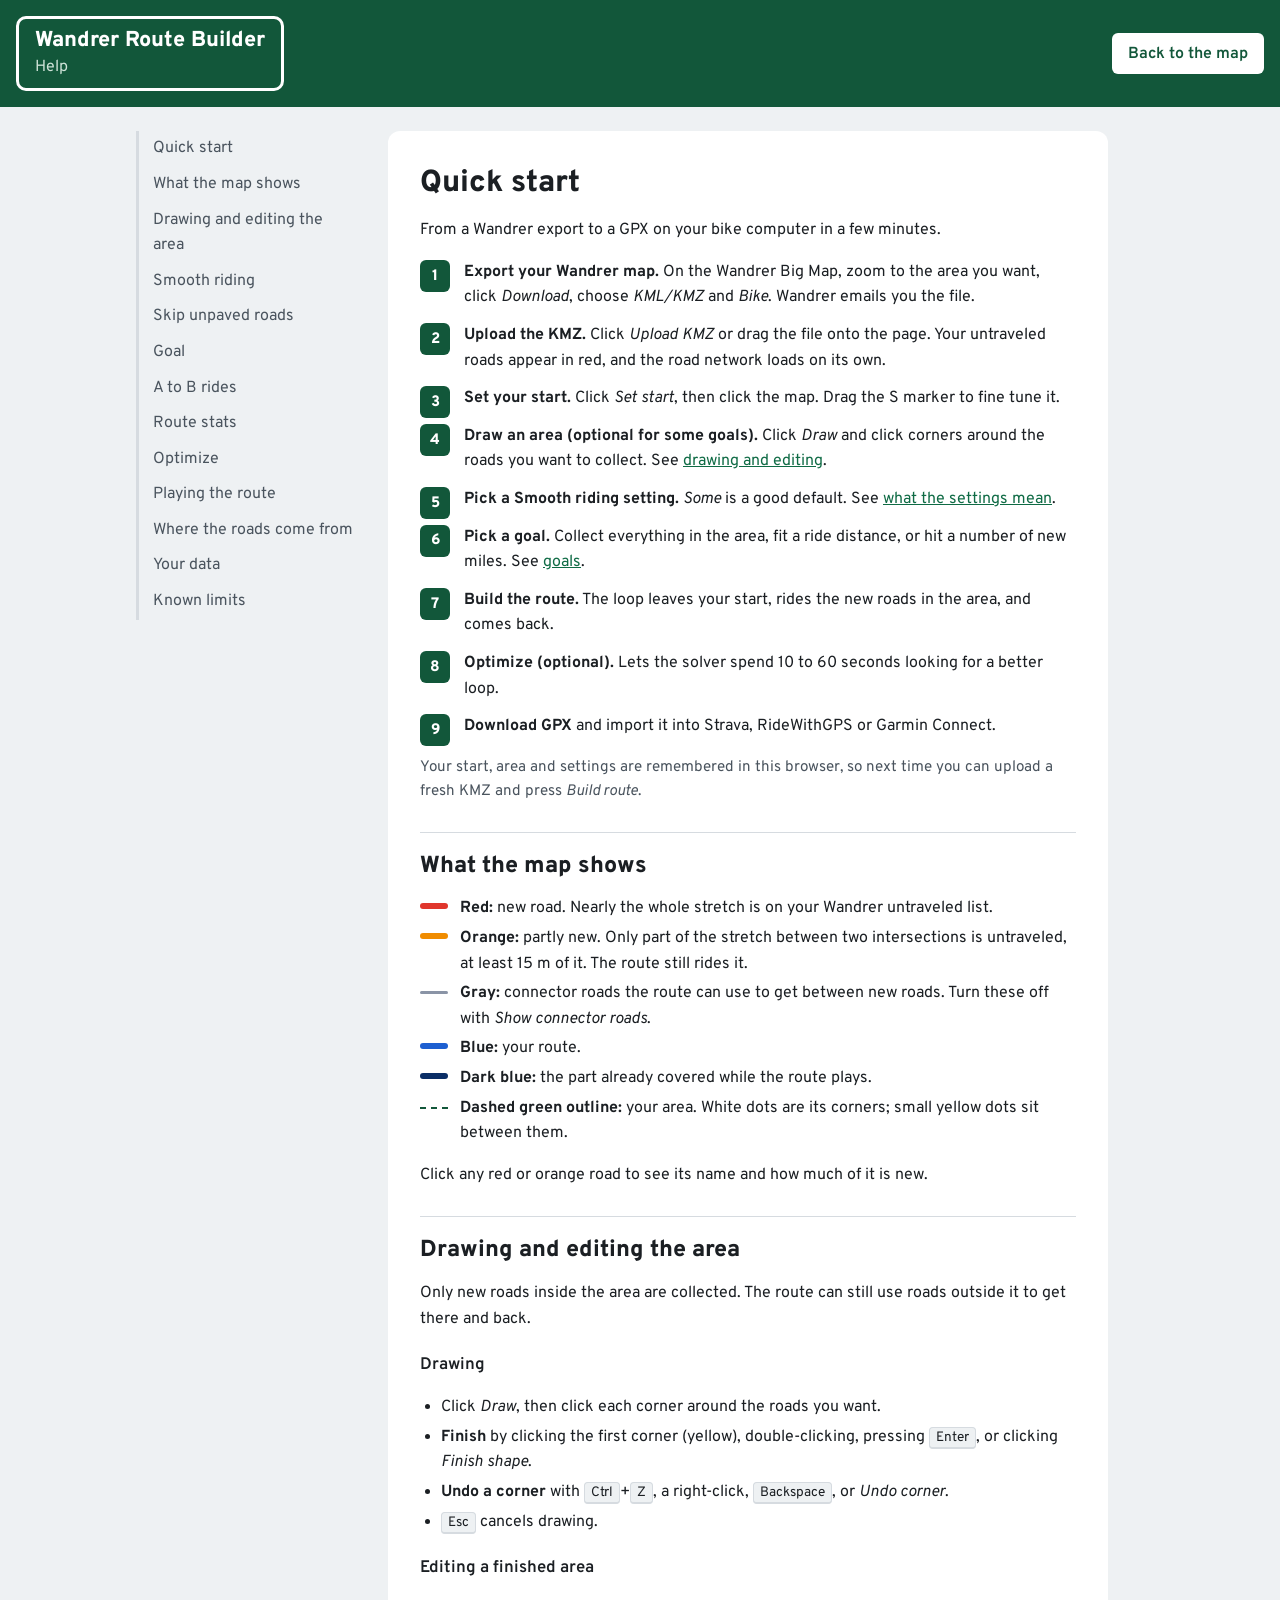
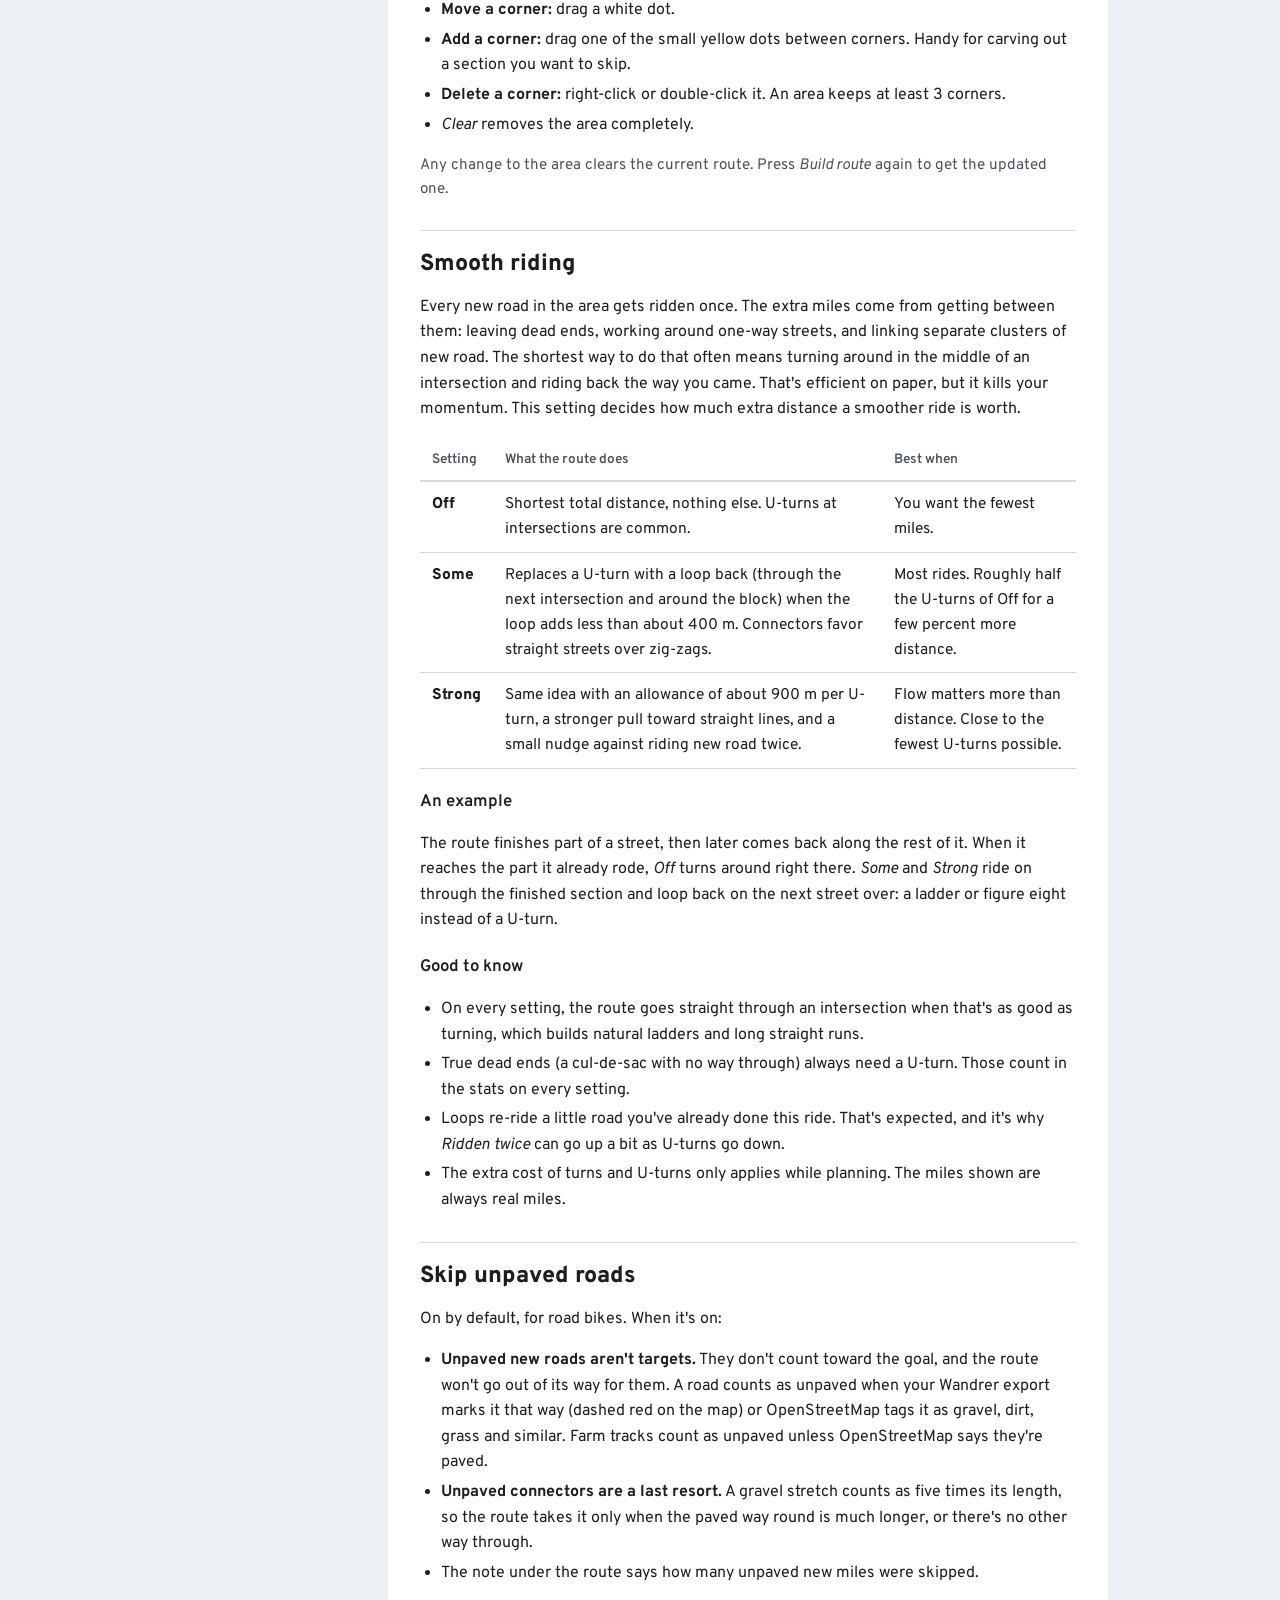
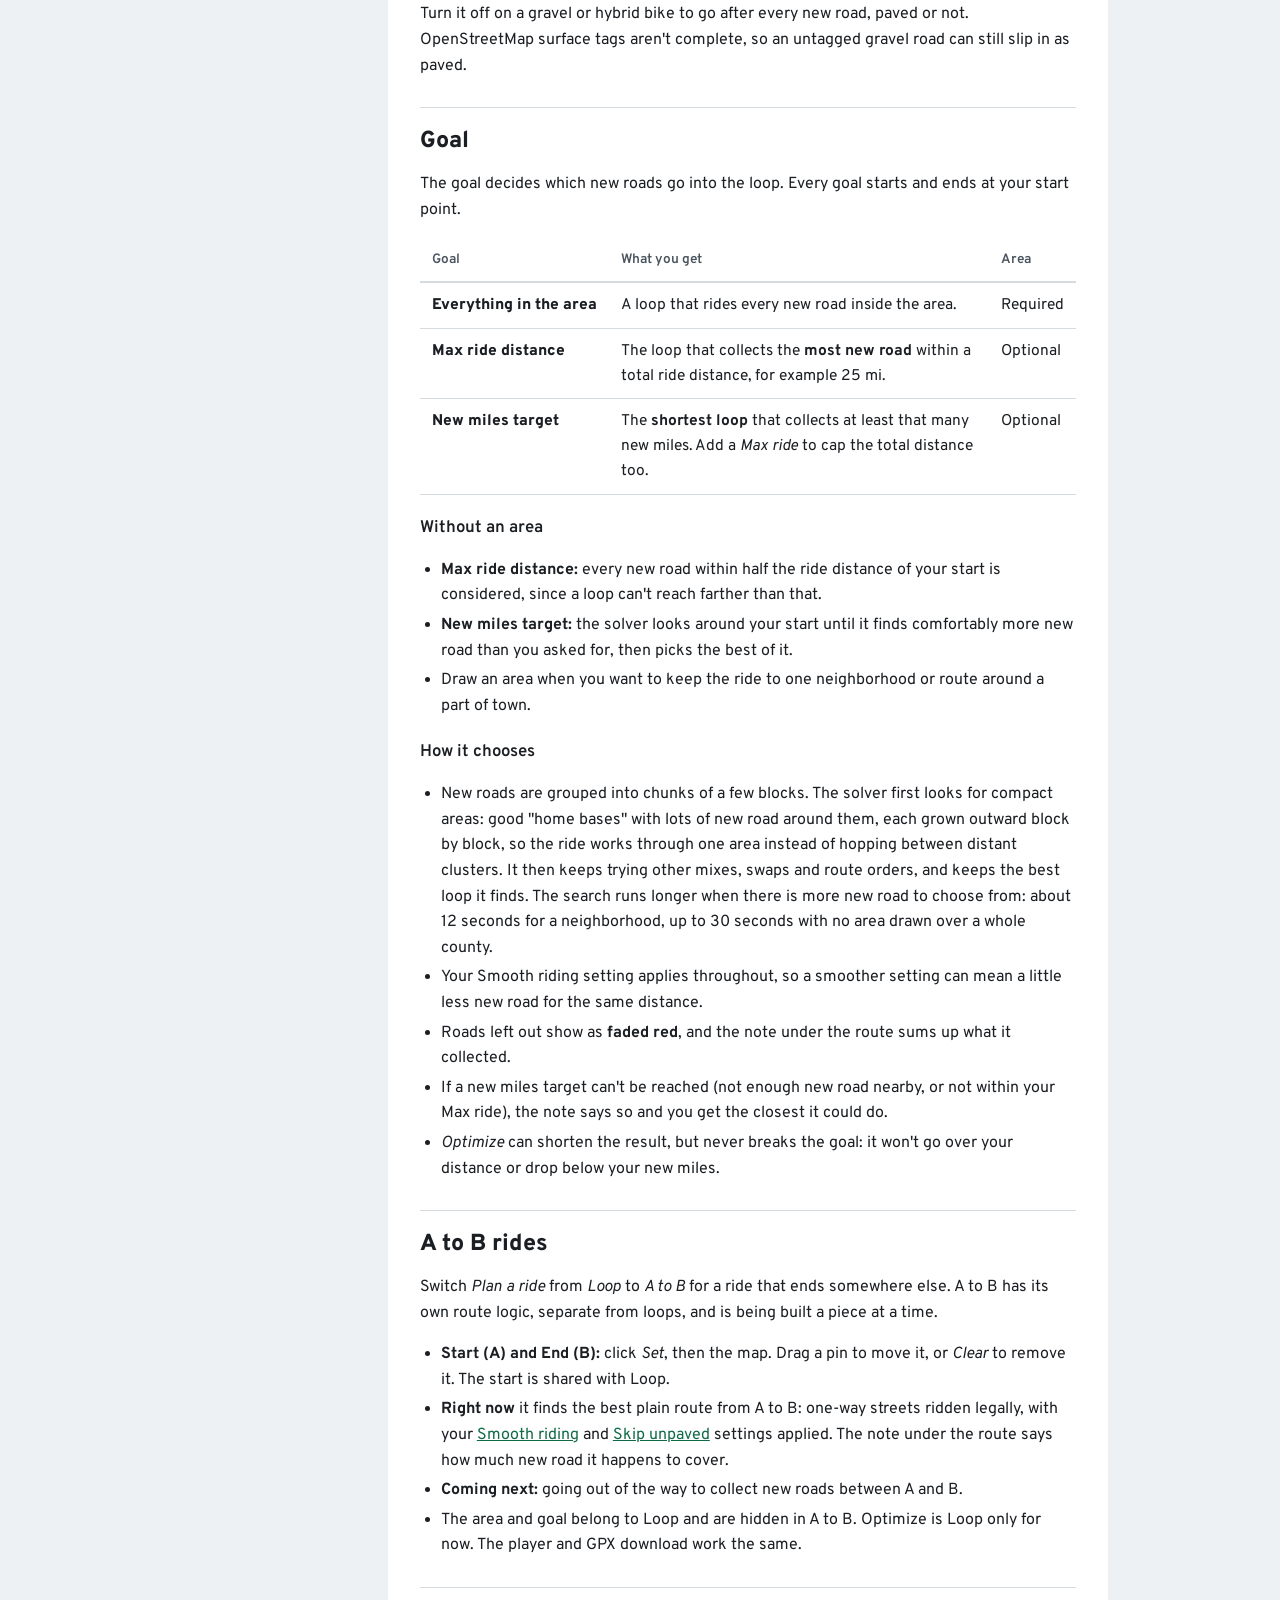
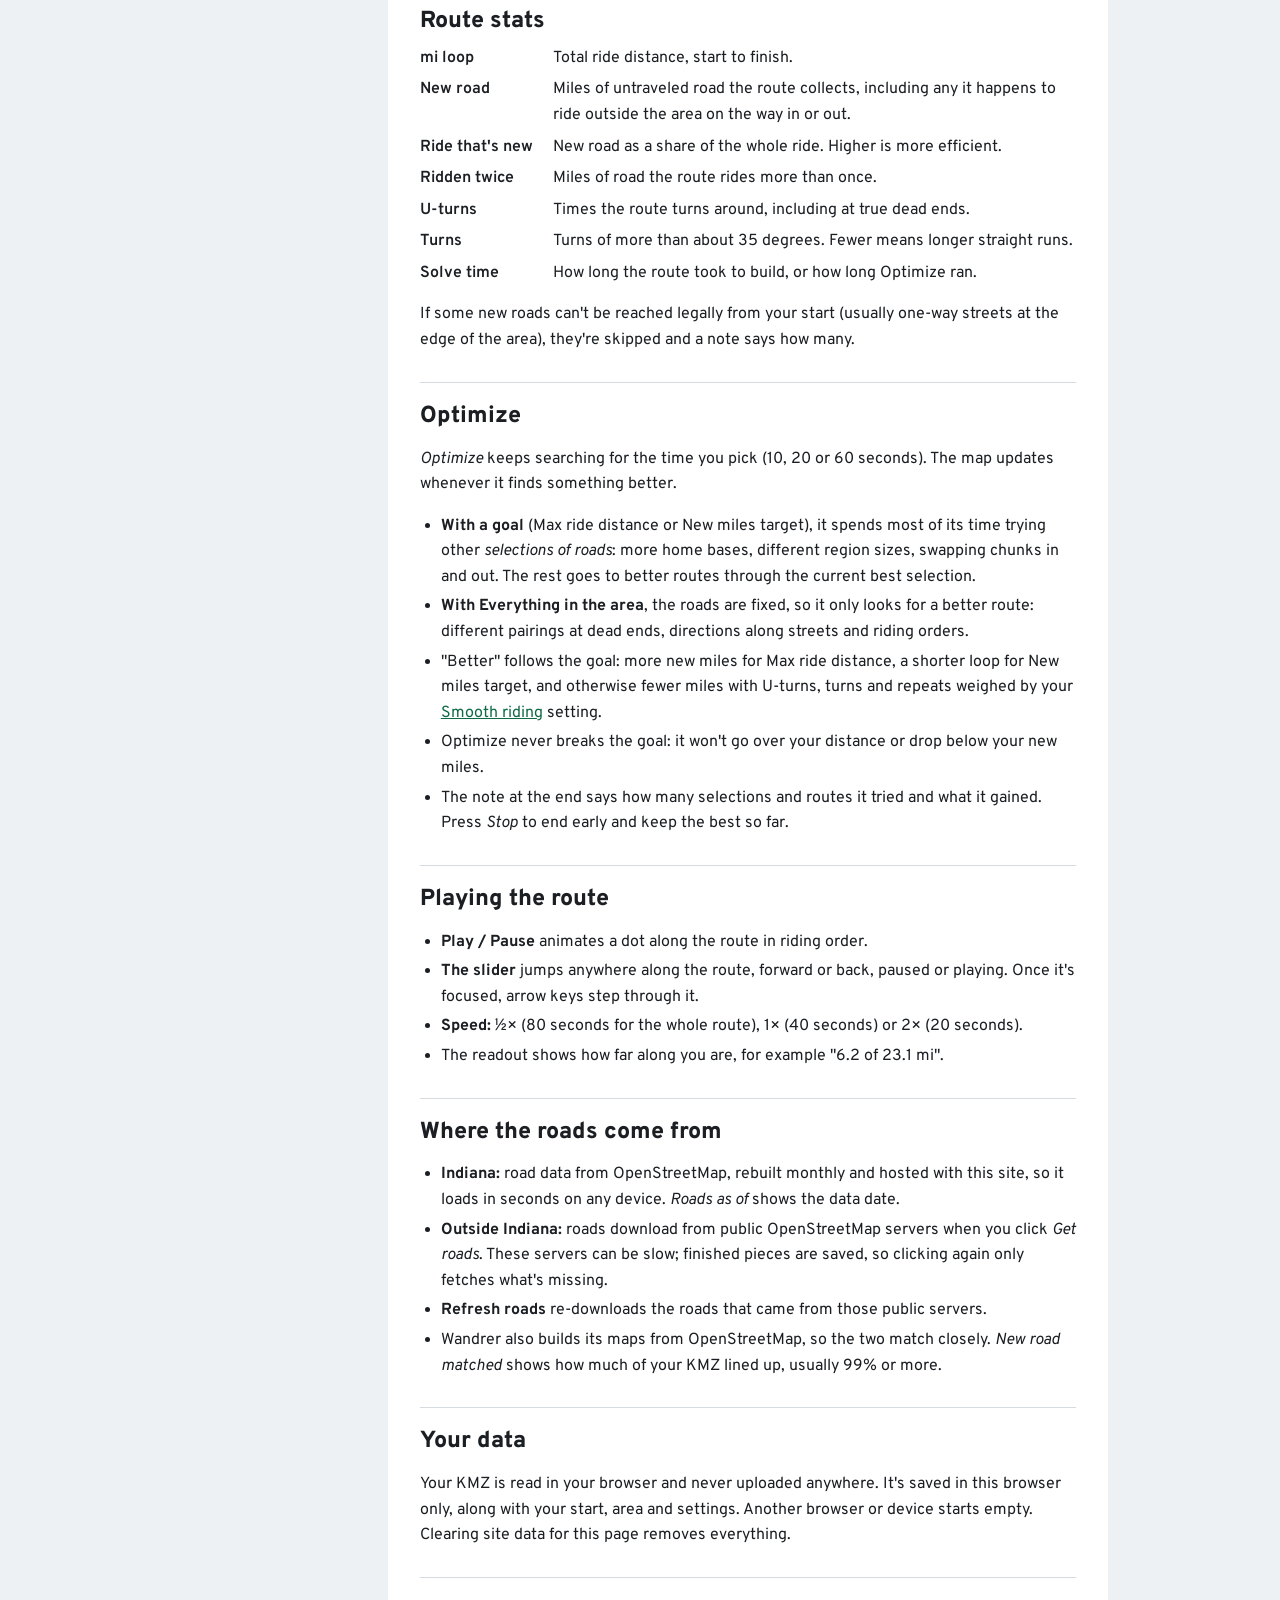
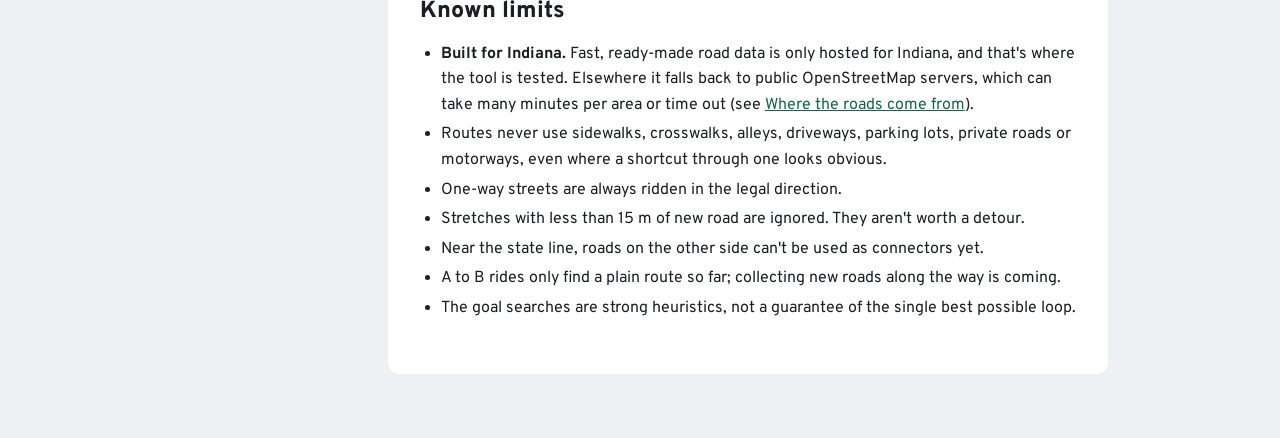
==== help.html @ b1bdfe78 "A to B step 2: plain route from A to B, in its own worker - js/ab.worker.js: separate A to B logic. " ====
<!doctype html>
<html lang="en">
<head>
  <meta charset="utf-8">
  <meta name="viewport" content="width=device-width, initial-scale=1">
  <title>Help: Wandrer Route Builder</title>
  <meta name="description" content="How to use Wandrer Route Builder.">
  <link rel="preconnect" href="https://fonts.googleapis.com">
  <link rel="preconnect" href="https://fonts.gstatic.com" crossorigin>
  <link href="https://fonts.googleapis.com/css2?family=Overpass:wght@400;600;800&display=swap" rel="stylesheet">
  <link rel="stylesheet" href="css/help.css?v=21">
</head>
<body>
  <header class="help-top">
    <div class="sign">
      <p class="sign-title">Wandrer Route Builder</p>
      <p class="sign-sub">Help</p>
    </div>
    <a class="back" href="./">Back to the map</a>
  </header>

  <div class="help-wrap">
    <nav class="toc" aria-label="On this page">
      <ol>
        <li><a href="#quick-start">Quick start</a></li>
        <li><a href="#colors">What the map shows</a></li>
        <li><a href="#area">Drawing and editing the area</a></li>
        <li><a href="#smooth">Smooth riding</a></li>
        <li><a href="#unpaved">Skip unpaved roads</a></li>
        <li><a href="#goals">Goal</a></li>
        <li><a href="#atob">A to B rides</a></li>
        <li><a href="#stats">Route stats</a></li>
        <li><a href="#optimize">Optimize</a></li>
        <li><a href="#player">Playing the route</a></li>
        <li><a href="#data">Where the roads come from</a></li>
        <li><a href="#privacy">Your data</a></li>
        <li><a href="#limits">Known limits</a></li>
      </ol>
    </nav>

    <main class="help">
      <section id="quick-start">
        <h1>Quick start</h1>
        <p>From a Wandrer export to a GPX on your bike computer in a few minutes.</p>
        <ol class="steps">
          <li><strong>Export your Wandrer map.</strong> On the Wandrer Big Map, zoom to the area you want, click <em>Download</em>, choose <em>KML/KMZ</em> and <em>Bike</em>. Wandrer emails you the file.</li>
          <li><strong>Upload the KMZ.</strong> Click <em>Upload KMZ</em> or drag the file onto the page. Your untraveled roads appear in red, and the road network loads on its own.</li>
          <li><strong>Set your start.</strong> Click <em>Set start</em>, then click the map. Drag the S marker to fine tune it.</li>
          <li><strong>Draw an area (optional for some goals).</strong> Click <em>Draw</em> and click corners around the roads you want to collect. See <a href="#area">drawing and editing</a>.</li>
          <li><strong>Pick a Smooth riding setting.</strong> <em>Some</em> is a good default. See <a href="#smooth">what the settings mean</a>.</li>
          <li><strong>Pick a goal.</strong> Collect everything in the area, fit a ride distance, or hit a number of new miles. See <a href="#goals">goals</a>.</li>
          <li><strong>Build the route.</strong> The loop leaves your start, rides the new roads in the area, and comes back.</li>
          <li><strong>Optimize (optional).</strong> Lets the solver spend 10 to 60 seconds looking for a better loop.</li>
          <li><strong>Download GPX</strong> and import it into Strava, RideWithGPS or Garmin Connect.</li>
        </ol>
        <p class="note">Your start, area and settings are remembered in this browser, so next time you can upload a fresh KMZ and press <em>Build route</em>.</p>
      </section>

      <section id="colors">
        <h2>What the map shows</h2>
        <ul class="legend">
          <li><span class="swatch red"></span><span><strong>Red:</strong> new road. Nearly the whole stretch is on your Wandrer untraveled list.</span></li>
          <li><span class="swatch orange"></span><span><strong>Orange:</strong> partly new. Only part of the stretch between two intersections is untraveled, at least 15 m of it. The route still rides it.</span></li>
          <li><span class="swatch gray"></span><span><strong>Gray:</strong> connector roads the route can use to get between new roads. Turn these off with <em>Show connector roads</em>.</span></li>
          <li><span class="swatch blue"></span><span><strong>Blue:</strong> your route.</span></li>
          <li><span class="swatch navy"></span><span><strong>Dark blue:</strong> the part already covered while the route plays.</span></li>
          <li><span class="swatch dash"></span><span><strong>Dashed green outline:</strong> your area. White dots are its corners; small yellow dots sit between them.</span></li>
        </ul>
        <p>Click any red or orange road to see its name and how much of it is new.</p>
      </section>

      <section id="area">
        <h2>Drawing and editing the area</h2>
        <p>Only new roads inside the area are collected. The route can still use roads outside it to get there and back.</p>
        <h3>Drawing</h3>
        <ul>
          <li>Click <em>Draw</em>, then click each corner around the roads you want.</li>
          <li><strong>Finish</strong> by clicking the first corner (yellow), double-clicking, pressing <kbd>Enter</kbd>, or clicking <em>Finish shape</em>.</li>
          <li><strong>Undo a corner</strong> with <kbd>Ctrl</kbd>+<kbd>Z</kbd>, a right-click, <kbd>Backspace</kbd>, or <em>Undo corner</em>.</li>
          <li><kbd>Esc</kbd> cancels drawing.</li>
        </ul>
        <h3>Editing a finished area</h3>
        <ul>
          <li><strong>Move a corner:</strong> drag a white dot.</li>
          <li><strong>Add a corner:</strong> drag one of the small yellow dots between corners. Handy for carving out a section you want to skip.</li>
          <li><strong>Delete a corner:</strong> right-click or double-click it. An area keeps at least 3 corners.</li>
          <li><em>Clear</em> removes the area completely.</li>
        </ul>
        <p class="note">Any change to the area clears the current route. Press <em>Build route</em> again to get the updated one.</p>
      </section>

      <section id="smooth">
        <h2>Smooth riding</h2>
        <p>Every new road in the area gets ridden once. The extra miles come from getting between them: leaving dead ends, working around one-way streets, and linking separate clusters of new road. The shortest way to do that often means turning around in the middle of an intersection and riding back the way you came. That's efficient on paper, but it kills your momentum. This setting decides how much extra distance a smoother ride is worth.</p>

        <div class="table-wrap">
          <table>
            <thead>
              <tr><th scope="col">Setting</th><th scope="col">What the route does</th><th scope="col">Best when</th></tr>
            </thead>
            <tbody>
              <tr>
                <th scope="row">Off</th>
                <td>Shortest total distance, nothing else. U-turns at intersections are common.</td>
                <td>You want the fewest miles.</td>
              </tr>
              <tr>
                <th scope="row">Some</th>
                <td>Replaces a U-turn with a loop back (through the next intersection and around the block) when the loop adds less than about 400 m. Connectors favor straight streets over zig-zags.</td>
                <td>Most rides. Roughly half the U-turns of Off for a few percent more distance.</td>
              </tr>
              <tr>
                <th scope="row">Strong</th>
                <td>Same idea with an allowance of about 900 m per U-turn, a stronger pull toward straight lines, and a small nudge against riding new road twice.</td>
                <td>Flow matters more than distance. Close to the fewest U-turns possible.</td>
              </tr>
            </tbody>
          </table>
        </div>

        <h3>An example</h3>
        <p>The route finishes part of a street, then later comes back along the rest of it. When it reaches the part it already rode, <em>Off</em> turns around right there. <em>Some</em> and <em>Strong</em> ride on through the finished section and loop back on the next street over: a ladder or figure eight instead of a U-turn.</p>

        <h3>Good to know</h3>
        <ul>
          <li>On every setting, the route goes straight through an intersection when that's as good as turning, which builds natural ladders and long straight runs.</li>
          <li>True dead ends (a cul-de-sac with no way through) always need a U-turn. Those count in the stats on every setting.</li>
          <li>Loops re-ride a little road you've already done this ride. That's expected, and it's why <em>Ridden twice</em> can go up a bit as U-turns go down.</li>
          <li>The extra cost of turns and U-turns only applies while planning. The miles shown are always real miles.</li>
        </ul>
      </section>

      <section id="unpaved">
        <h2>Skip unpaved roads</h2>
        <p>On by default, for road bikes. When it's on:</p>
        <ul>
          <li><strong>Unpaved new roads aren't targets.</strong> They don't count toward the goal, and the route won't go out of its way for them. A road counts as unpaved when your Wandrer export marks it that way (dashed red on the map) or OpenStreetMap tags it as gravel, dirt, grass and similar. Farm tracks count as unpaved unless OpenStreetMap says they're paved.</li>
          <li><strong>Unpaved connectors are a last resort.</strong> A gravel stretch counts as five times its length, so the route takes it only when the paved way round is much longer, or there's no other way through.</li>
          <li>The note under the route says how many unpaved new miles were skipped.</li>
        </ul>
        <p>Turn it off on a gravel or hybrid bike to go after every new road, paved or not. OpenStreetMap surface tags aren't complete, so an untagged gravel road can still slip in as paved.</p>
      </section>

      <section id="goals">
        <h2>Goal</h2>
        <p>The goal decides which new roads go into the loop. Every goal starts and ends at your start point.</p>
        <div class="table-wrap">
          <table>
            <thead><tr><th scope="col">Goal</th><th scope="col">What you get</th><th scope="col">Area</th></tr></thead>
            <tbody>
              <tr><th scope="row">Everything in the area</th><td>A loop that rides every new road inside the area.</td><td>Required</td></tr>
              <tr><th scope="row">Max ride distance</th><td>The loop that collects the <strong>most new road</strong> within a total ride distance, for example 25 mi.</td><td>Optional</td></tr>
              <tr><th scope="row">New miles target</th><td>The <strong>shortest loop</strong> that collects at least that many new miles. Add a <em>Max ride</em> to cap the total distance too.</td><td>Optional</td></tr>
            </tbody>
          </table>
        </div>
        <h3>Without an area</h3>
        <ul>
          <li><strong>Max ride distance:</strong> every new road within half the ride distance of your start is considered, since a loop can't reach farther than that.</li>
          <li><strong>New miles target:</strong> the solver looks around your start until it finds comfortably more new road than you asked for, then picks the best of it.</li>
          <li>Draw an area when you want to keep the ride to one neighborhood or route around a part of town.</li>
        </ul>
        <h3>How it chooses</h3>
        <ul>
          <li>New roads are grouped into chunks of a few blocks. The solver first looks for compact areas: good "home bases" with lots of new road around them, each grown outward block by block, so the ride works through one area instead of hopping between distant clusters. It then keeps trying other mixes, swaps and route orders, and keeps the best loop it finds. The search runs longer when there is more new road to choose from: about 12 seconds for a neighborhood, up to 30 seconds with no area drawn over a whole county.</li>
          <li>Your Smooth riding setting applies throughout, so a smoother setting can mean a little less new road for the same distance.</li>
          <li>Roads left out show as <strong>faded red</strong>, and the note under the route sums up what it collected.</li>
          <li>If a new miles target can't be reached (not enough new road nearby, or not within your Max ride), the note says so and you get the closest it could do.</li>
          <li><em>Optimize</em> can shorten the result, but never breaks the goal: it won't go over your distance or drop below your new miles.</li>
        </ul>
      </section>

      <section id="atob">
        <h2>A to B rides</h2>
        <p>Switch <em>Plan a ride</em> from <em>Loop</em> to <em>A to B</em> for a ride that ends somewhere else. A to B has its own route logic, separate from loops, and is being built a piece at a time.</p>
        <ul>
          <li><strong>Start (A) and End (B):</strong> click <em>Set</em>, then the map. Drag a pin to move it, or <em>Clear</em> to remove it. The start is shared with Loop.</li>
          <li><strong>Right now</strong> it finds the best plain route from A to B: one-way streets ridden legally, with your <a href="#smooth">Smooth riding</a> and <a href="#unpaved">Skip unpaved</a> settings applied. The note under the route says how much new road it happens to cover.</li>
          <li><strong>Coming next:</strong> going out of the way to collect new roads between A and B.</li>
          <li>The area and goal belong to Loop and are hidden in A to B. Optimize is Loop only for now. The player and GPX download work the same.</li>
        </ul>
      </section>

      <section id="stats">
        <h2>Route stats</h2>
        <dl class="defs">
          <dt>mi loop</dt><dd>Total ride distance, start to finish.</dd>
          <dt>New road</dt><dd>Miles of untraveled road the route collects, including any it happens to ride outside the area on the way in or out.</dd>
          <dt>Ride that's new</dt><dd>New road as a share of the whole ride. Higher is more efficient.</dd>
          <dt>Ridden twice</dt><dd>Miles of road the route rides more than once.</dd>
          <dt>U-turns</dt><dd>Times the route turns around, including at true dead ends.</dd>
          <dt>Turns</dt><dd>Turns of more than about 35 degrees. Fewer means longer straight runs.</dd>
          <dt>Solve time</dt><dd>How long the route took to build, or how long Optimize ran.</dd>
        </dl>
        <p>If some new roads can't be reached legally from your start (usually one-way streets at the edge of the area), they're skipped and a note says how many.</p>
      </section>

      <section id="optimize">
        <h2>Optimize</h2>
        <p><em>Optimize</em> keeps searching for the time you pick (10, 20 or 60 seconds). The map updates whenever it finds something better.</p>
        <ul>
          <li><strong>With a goal</strong> (Max ride distance or New miles target), it spends most of its time trying other <em>selections of roads</em>: more home bases, different region sizes, swapping chunks in and out. The rest goes to better routes through the current best selection.</li>
          <li><strong>With Everything in the area</strong>, the roads are fixed, so it only looks for a better route: different pairings at dead ends, directions along streets and riding orders.</li>
          <li>"Better" follows the goal: more new miles for Max ride distance, a shorter loop for New miles target, and otherwise fewer miles with U-turns, turns and repeats weighed by your <a href="#smooth">Smooth riding</a> setting.</li>
          <li>Optimize never breaks the goal: it won't go over your distance or drop below your new miles.</li>
          <li>The note at the end says how many selections and routes it tried and what it gained. Press <em>Stop</em> to end early and keep the best so far.</li>
        </ul>
      </section>

      <section id="player">
        <h2>Playing the route</h2>
        <ul>
          <li><strong>Play / Pause</strong> animates a dot along the route in riding order.</li>
          <li><strong>The slider</strong> jumps anywhere along the route, forward or back, paused or playing. Once it's focused, arrow keys step through it.</li>
          <li><strong>Speed:</strong> ½× (80 seconds for the whole route), 1× (40 seconds) or 2× (20 seconds).</li>
          <li>The readout shows how far along you are, for example "6.2 of 23.1 mi".</li>
        </ul>
      </section>

      <section id="data">
        <h2>Where the roads come from</h2>
        <ul>
          <li><strong>Indiana:</strong> road data from OpenStreetMap, rebuilt monthly and hosted with this site, so it loads in seconds on any device. <em>Roads as of</em> shows the data date.</li>
          <li><strong>Outside Indiana:</strong> roads download from public OpenStreetMap servers when you click <em>Get roads</em>. These servers can be slow; finished pieces are saved, so clicking again only fetches what's missing.</li>
          <li><strong>Refresh roads</strong> re-downloads the roads that came from those public servers.</li>
          <li>Wandrer also builds its maps from OpenStreetMap, so the two match closely. <em>New road matched</em> shows how much of your KMZ lined up, usually 99% or more.</li>
        </ul>
      </section>

      <section id="privacy">
        <h2>Your data</h2>
        <p>Your KMZ is read in your browser and never uploaded anywhere. It's saved in this browser only, along with your start, area and settings. Another browser or device starts empty. Clearing site data for this page removes everything.</p>
      </section>

      <section id="limits">
        <h2>Known limits</h2>
        <ul>
          <li><strong>Built for Indiana.</strong> Fast, ready-made road data is only hosted for Indiana, and that's where the tool is tested. Elsewhere it falls back to public OpenStreetMap servers, which can take many minutes per area or time out (see <a href="#data">Where the roads come from</a>).</li>
          <li>Routes never use sidewalks, crosswalks, alleys, driveways, parking lots, private roads or motorways, even where a shortcut through one looks obvious.</li>
          <li>One-way streets are always ridden in the legal direction.</li>
          <li>Stretches with less than 15 m of new road are ignored. They aren't worth a detour.</li>
          <li>Near the state line, roads on the other side can't be used as connectors yet.</li>
          <li>A to B rides only find a plain route so far; collecting new roads along the way is coming.</li>
          <li>The goal searches are strong heuristics, not a guarantee of the single best possible loop.</li>
        </ul>
      </section>
    </main>
  </div>
</body>
</html>
---- css/help.css ----
:root {
  --sign: #12573a;
  --sign-ink: #ffffff;
  --sign-ink-soft: #cfe3d8;
  --paint: #f2b705;
  --untraveled: #e0362c;
  --route: #1d5fd1;
  --bg: #eef1f3;
  --card: #ffffff;
  --ink: #1b1f23;
  --ink-soft: #4a545e;
  --rule: #d6dbe0;
  --link: #0f6b45;
  --font: "Overpass", system-ui, sans-serif;
}
@media (prefers-color-scheme: dark) {
  :root:not([data-theme="light"]) {
    --bg: #15191c; --card: #1e2428; --ink: #e8ecef; --ink-soft: #a9b3bb; --rule: #333c43; --link: #7fd1a8;
  }
}
:root[data-theme="dark"] {
  --bg: #15191c; --card: #1e2428; --ink: #e8ecef; --ink-soft: #a9b3bb; --rule: #333c43; --link: #7fd1a8;
}

* { box-sizing: border-box; }
html { scroll-behavior: smooth; }
@media (prefers-reduced-motion: reduce) { html { scroll-behavior: auto; } }
body { margin: 0; background: var(--bg); color: var(--ink); font-family: var(--font); line-height: 1.6; -webkit-font-smoothing: antialiased; }
a { color: var(--link); }
a:focus-visible { outline: 3px solid var(--paint); outline-offset: 2px; }

/* ---------- header: the same guide-sign as the app ---------- */
.help-top {
  background: var(--sign); color: var(--sign-ink);
  display: flex; align-items: center; justify-content: space-between; gap: 16px; flex-wrap: wrap;
  padding: 16px;
}
.sign { border: 3px solid var(--sign-ink); border-radius: 10px; padding: 10px 16px 8px; }
.sign-title { margin: 0; font-size: 1.35rem; font-weight: 800; line-height: 1.1; }
.sign-sub { margin: 2px 0 0; color: var(--sign-ink-soft); }
.back {
  color: var(--sign); background: var(--sign-ink); font-weight: 600; text-decoration: none;
  padding: 9px 16px 7px; border-radius: 6px;
}
.back:hover { background: var(--sign-ink-soft); }

/* ---------- layout ---------- */
.help-wrap { max-width: 1040px; margin: 0 auto; padding: 24px 16px 64px; display: grid; grid-template-columns: 220px 1fr; gap: 32px; align-items: start; }
.toc { position: sticky; top: 16px; }
.toc ol { list-style: none; margin: 0; padding: 0; border-left: 3px solid var(--rule); }
.toc a { display: block; padding: 5px 0 5px 14px; margin-left: -3px; border-left: 3px solid transparent; color: var(--ink-soft); text-decoration: none; }
.toc a:hover { color: var(--ink); border-left-color: var(--sign); }

.help { background: var(--card); border-radius: 12px; padding: 8px 32px 24px; max-width: 72ch; }
.help section { padding: 20px 0 12px; border-top: 1px solid var(--rule); scroll-margin-top: 16px; }
.help section:first-child { border-top: 0; }
.help h1 { font-size: 1.9rem; line-height: 1.15; margin: 8px 0 8px; font-weight: 800; }
.help h2 { font-size: 1.45rem; line-height: 1.2; margin: 0 0 10px; font-weight: 800; }
.help h3 { font-size: 1.05rem; margin: 20px 0 6px; font-weight: 600; }
.help p, .help li { color: var(--ink); }
.help ul, .help ol { padding-left: 1.3em; }
.help li { margin: 4px 0; }
.note { color: var(--ink-soft) !important; font-size: 0.95rem; }

/* quick start steps: a real sequence, so numbered markers */
.steps { list-style: none; padding: 0 !important; counter-reset: step; }
.steps li { counter-increment: step; position: relative; padding-left: 44px; margin: 12px 0; }
.steps li::before {
  content: counter(step); position: absolute; left: 0; top: 0;
  width: 30px; height: 30px; border-radius: 6px; background: var(--sign); color: var(--sign-ink);
  display: grid; place-items: center; font-weight: 800; font-size: 0.95rem; padding-top: 2px;
}

/* legend */
.legend { list-style: none; padding: 0 !important; }
.legend li { display: flex; gap: 12px; align-items: baseline; }
.swatch { flex: none; width: 28px; height: 6px; border-radius: 3px; transform: translateY(-3px); }
.swatch.red { background: var(--untraveled); }
.swatch.orange { background: #f08c00; }
.swatch.gray { background: #8a94a6; height: 3px; }
.swatch.blue { background: var(--route); }
.swatch.navy { background: #0b2e66; }
.swatch.dash { height: 0; border-top: 2px dashed #12573a; border-radius: 0; }
@media (prefers-color-scheme: dark) { .swatch.dash { border-top-color: #7fd1a8; } }

/* settings table */
.table-wrap { overflow-x: auto; margin: 12px 0; }
table { border-collapse: collapse; width: 100%; font-size: 0.97rem; }
th, td { text-align: left; vertical-align: top; padding: 10px 12px; border-bottom: 1px solid var(--rule); }
thead th { font-size: 0.85rem; color: var(--ink-soft); font-weight: 600; border-bottom-width: 2px; }
tbody th { font-weight: 800; white-space: nowrap; }

/* definitions */
.defs { display: grid; grid-template-columns: max-content 1fr; gap: 6px 20px; margin: 8px 0 12px; }
.defs dt { font-weight: 600; }
.defs dd { margin: 0; }

kbd {
  font-family: var(--font); font-size: 0.85em; padding: 1px 6px; border-radius: 4px;
  border: 1px solid var(--rule); border-bottom-width: 2px; background: var(--bg);
}

/* ---------- phone ---------- */
@media (max-width: 760px) {
  .help-wrap { grid-template-columns: 1fr; gap: 16px; padding-top: 16px; }
  .toc { position: static; background: var(--card); border-radius: 12px; padding: 12px 16px; }
  .toc ol { columns: 2; column-gap: 16px; border-left: 0; }
  .toc a { padding-left: 0; border-left: 0; margin-left: 0; }
  .help { padding: 4px 16px 16px; }
  .defs { grid-template-columns: 1fr; gap: 0; }
  .defs dd { margin-bottom: 10px; }
}
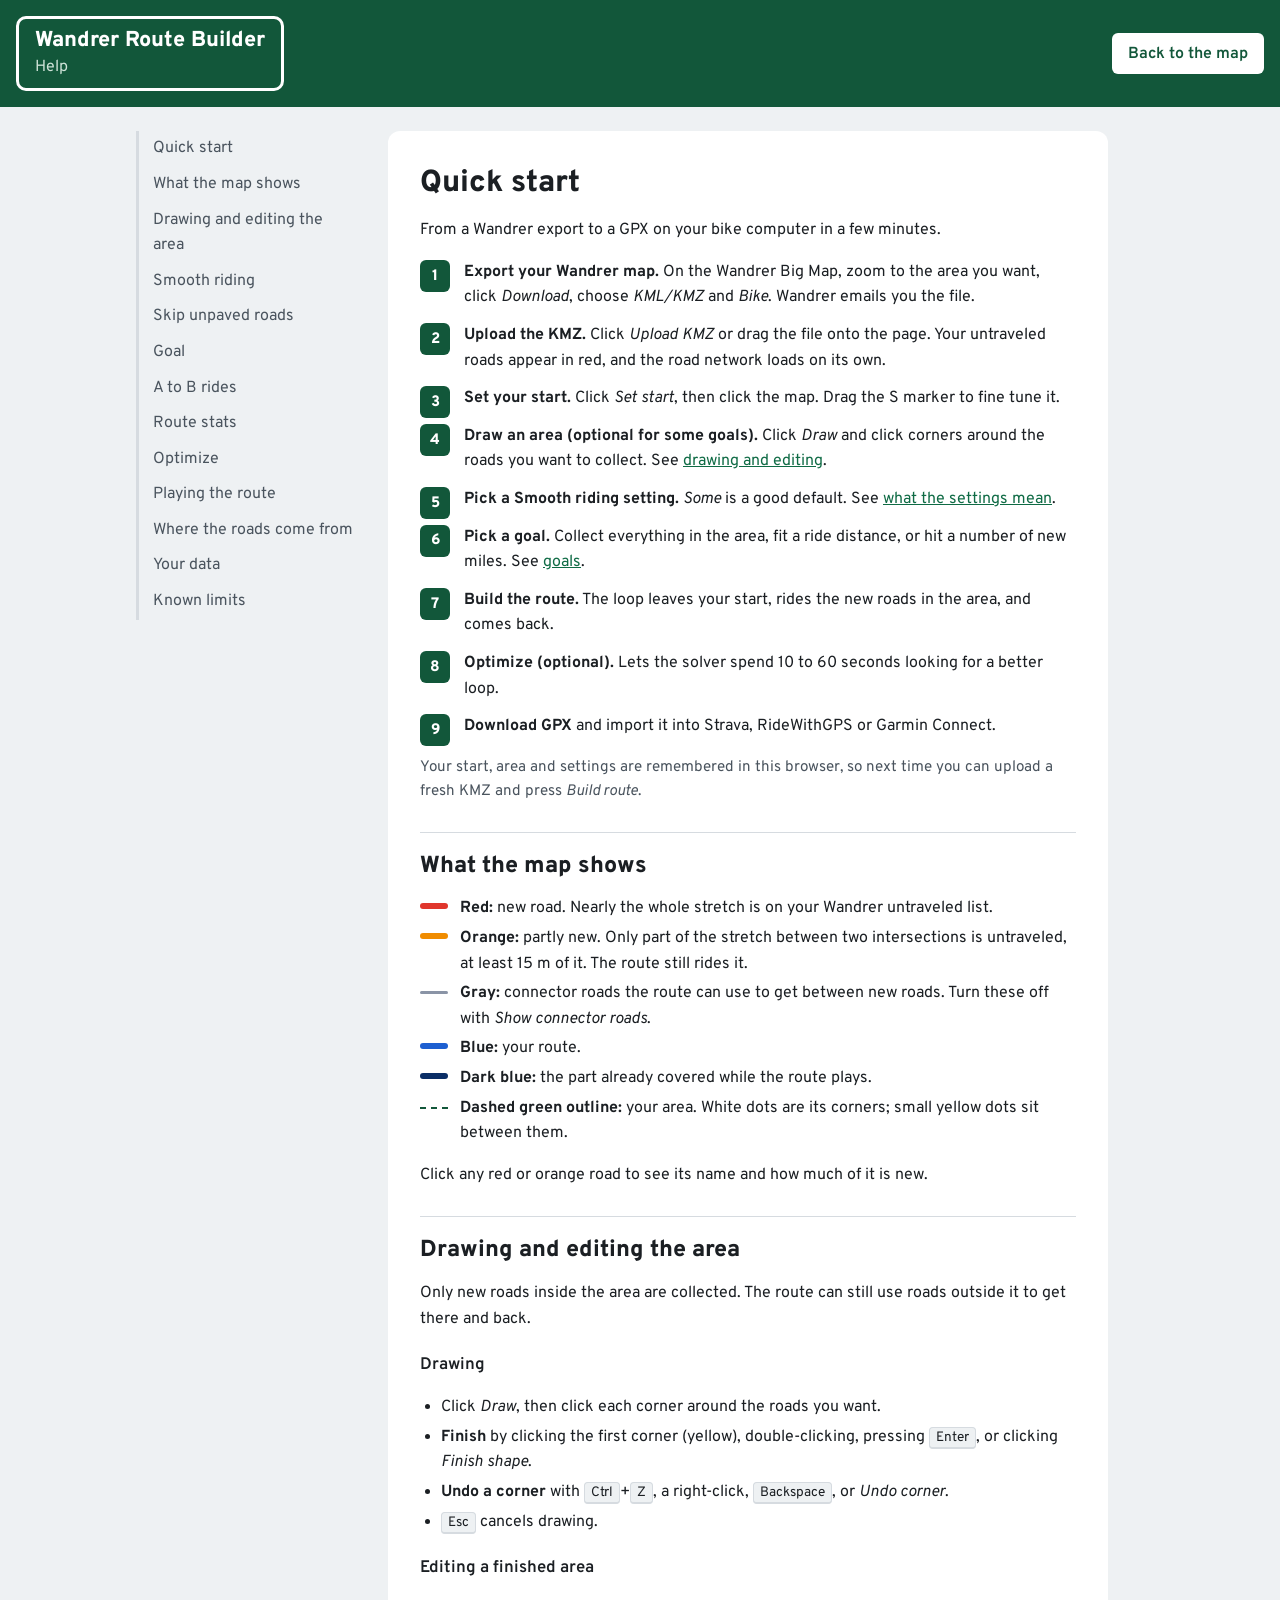
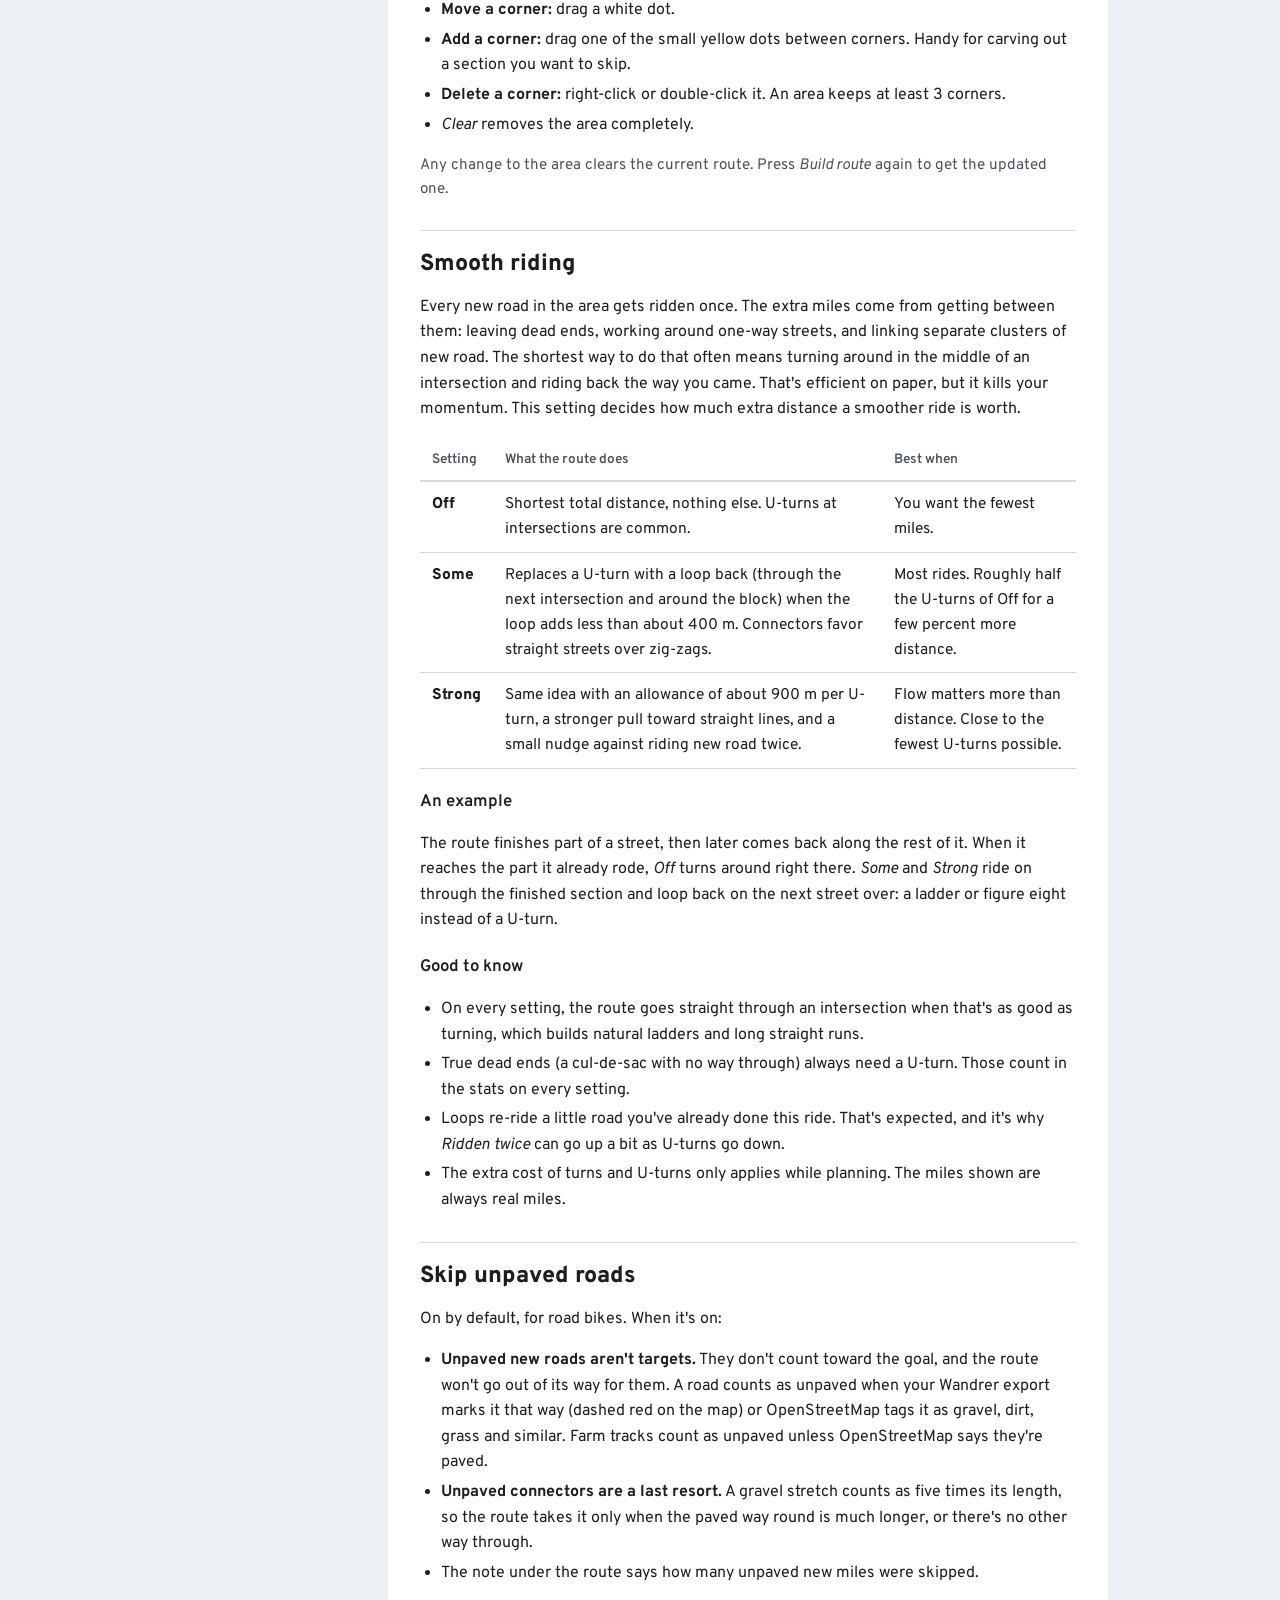
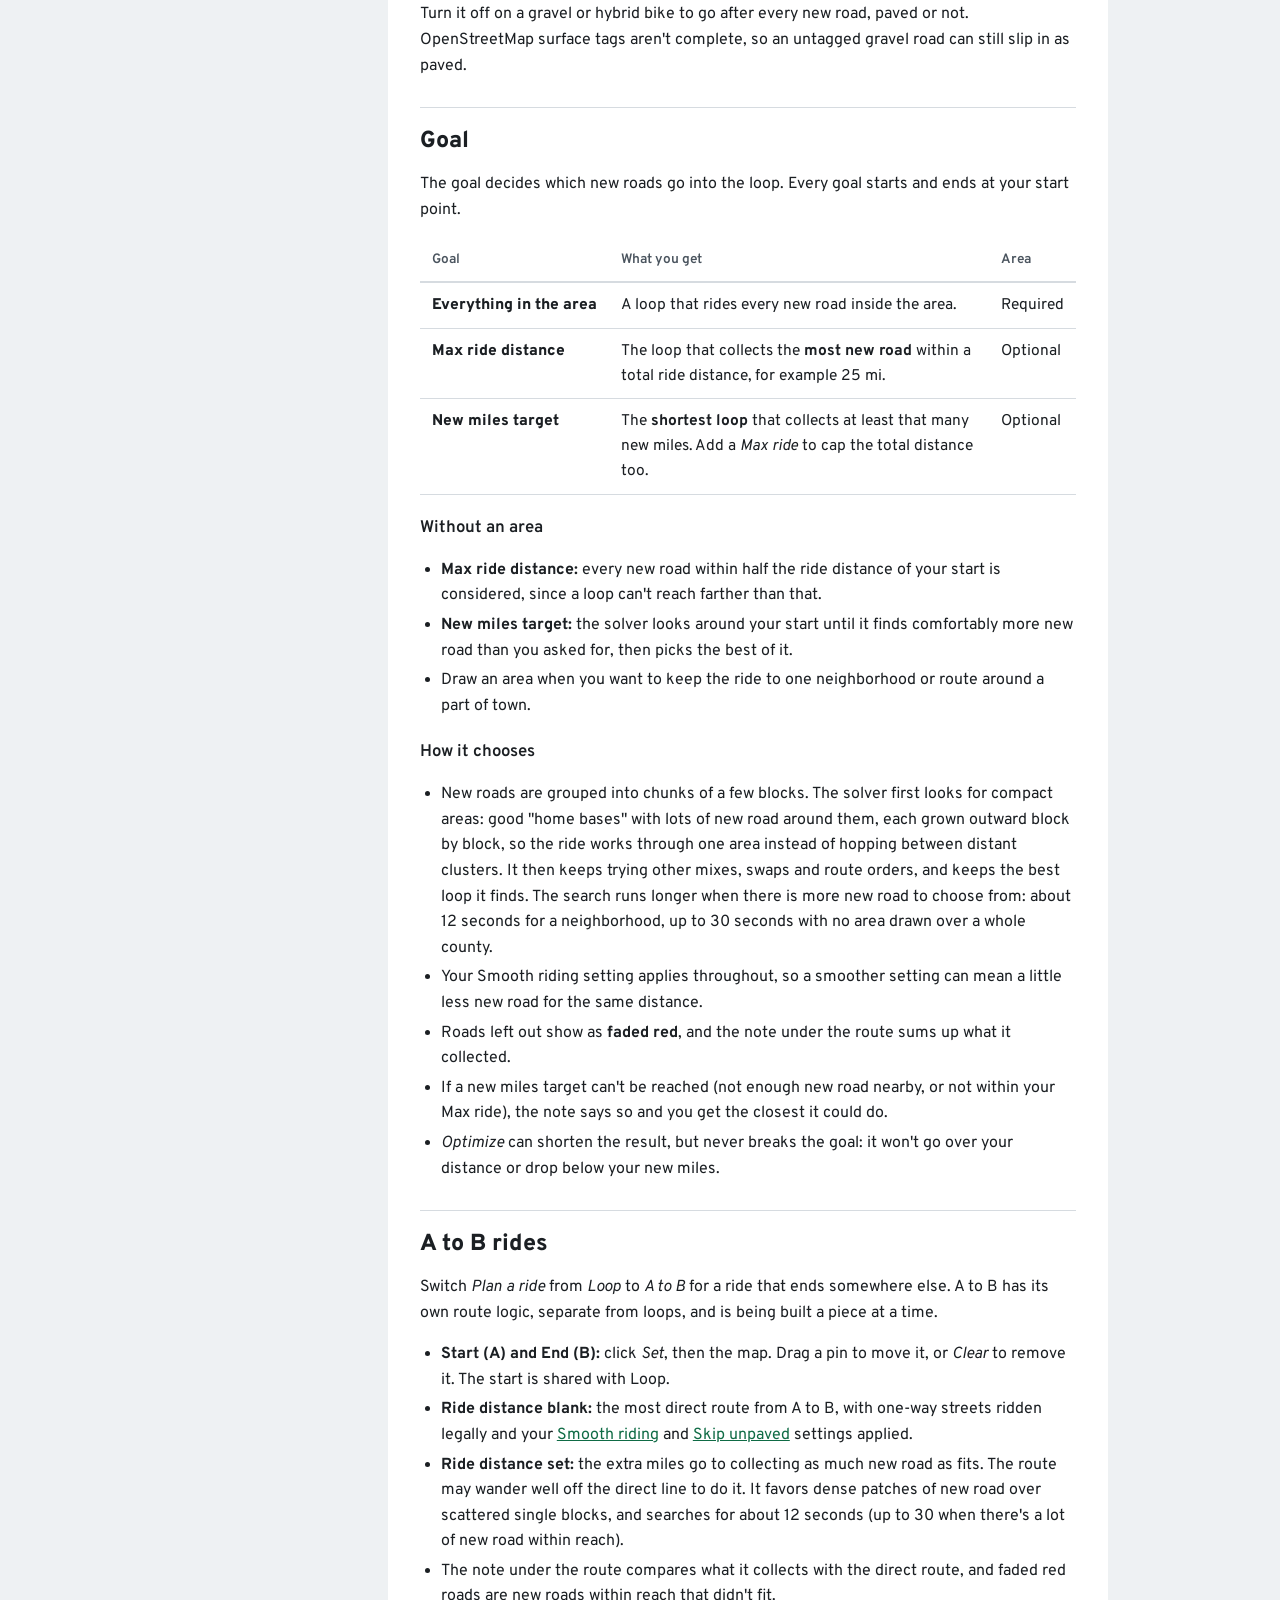
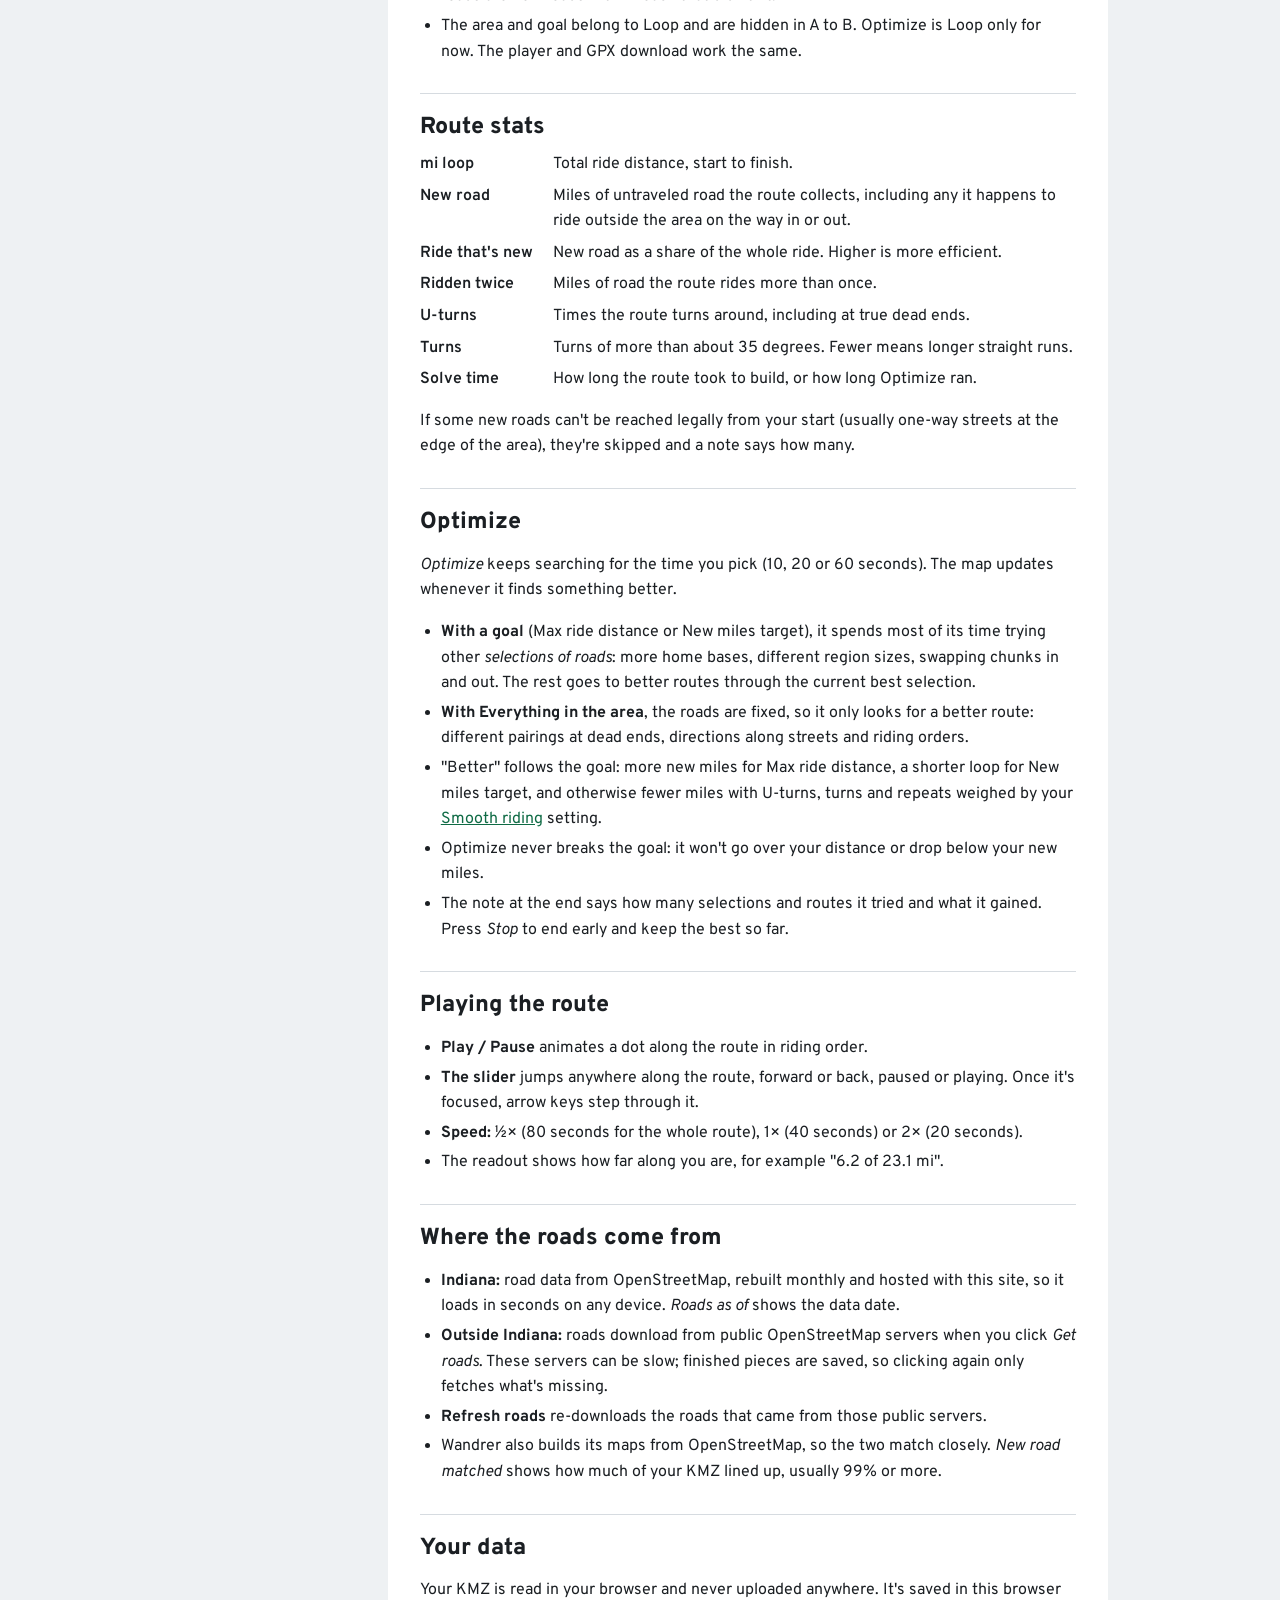
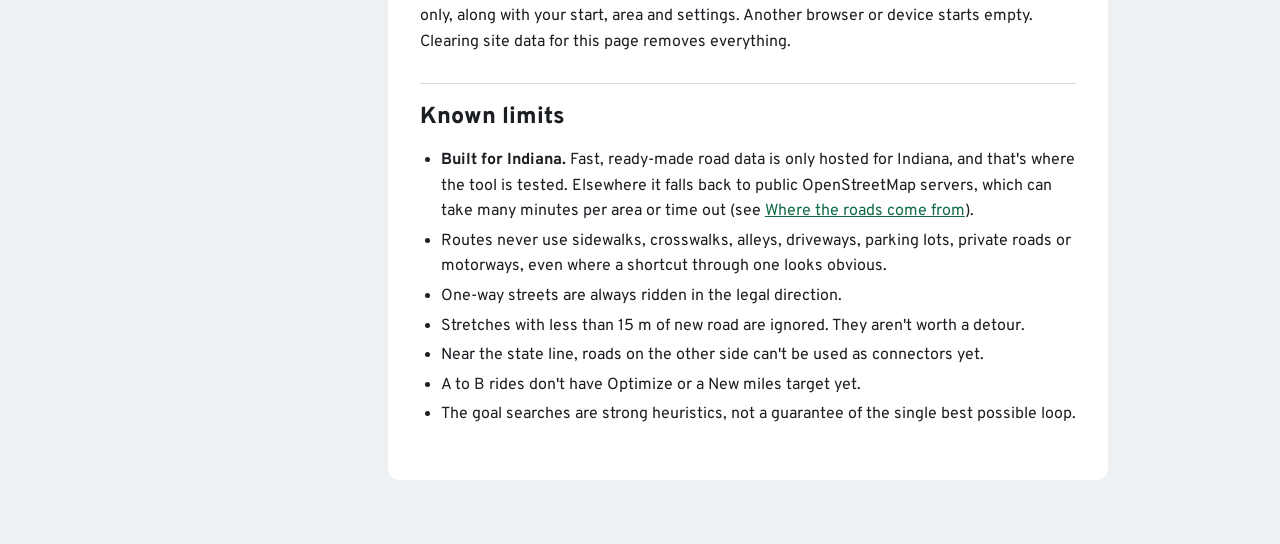
==== commit c0653e14: "A to B step 3.3: collect new roads within the ride distance - Reach: new roads where A -> road -> B " ====
--- a/help.html
+++ b/help.html
@@ -175,8 +175,9 @@
         <p>Switch <em>Plan a ride</em> from <em>Loop</em> to <em>A to B</em> for a ride that ends somewhere else. A to B has its own route logic, separate from loops, and is being built a piece at a time.</p>
         <ul>
           <li><strong>Start (A) and End (B):</strong> click <em>Set</em>, then the map. Drag a pin to move it, or <em>Clear</em> to remove it. The start is shared with Loop.</li>
-          <li><strong>Right now</strong> it finds the best plain route from A to B: one-way streets ridden legally, with your <a href="#smooth">Smooth riding</a> and <a href="#unpaved">Skip unpaved</a> settings applied. The note under the route says how much new road it happens to cover.</li>
-          <li><strong>Coming next:</strong> going out of the way to collect new roads between A and B.</li>
+          <li><strong>Ride distance blank:</strong> the most direct route from A to B, with one-way streets ridden legally and your <a href="#smooth">Smooth riding</a> and <a href="#unpaved">Skip unpaved</a> settings applied.</li>
+          <li><strong>Ride distance set:</strong> the extra miles go to collecting as much new road as fits. The route may wander well off the direct line to do it. It favors dense patches of new road over scattered single blocks, and searches for about 12 seconds (up to 30 when there's a lot of new road within reach).</li>
+          <li>The note under the route compares what it collects with the direct route, and faded red roads are new roads within reach that didn't fit.</li>
           <li>The area and goal belong to Loop and are hidden in A to B. Optimize is Loop only for now. The player and GPX download work the same.</li>
         </ul>
       </section>
@@ -240,7 +241,7 @@
           <li>One-way streets are always ridden in the legal direction.</li>
           <li>Stretches with less than 15 m of new road are ignored. They aren't worth a detour.</li>
           <li>Near the state line, roads on the other side can't be used as connectors yet.</li>
-          <li>A to B rides only find a plain route so far; collecting new roads along the way is coming.</li>
+          <li>A to B rides don't have Optimize or a New miles target yet.</li>
           <li>The goal searches are strong heuristics, not a guarantee of the single best possible loop.</li>
         </ul>
       </section>
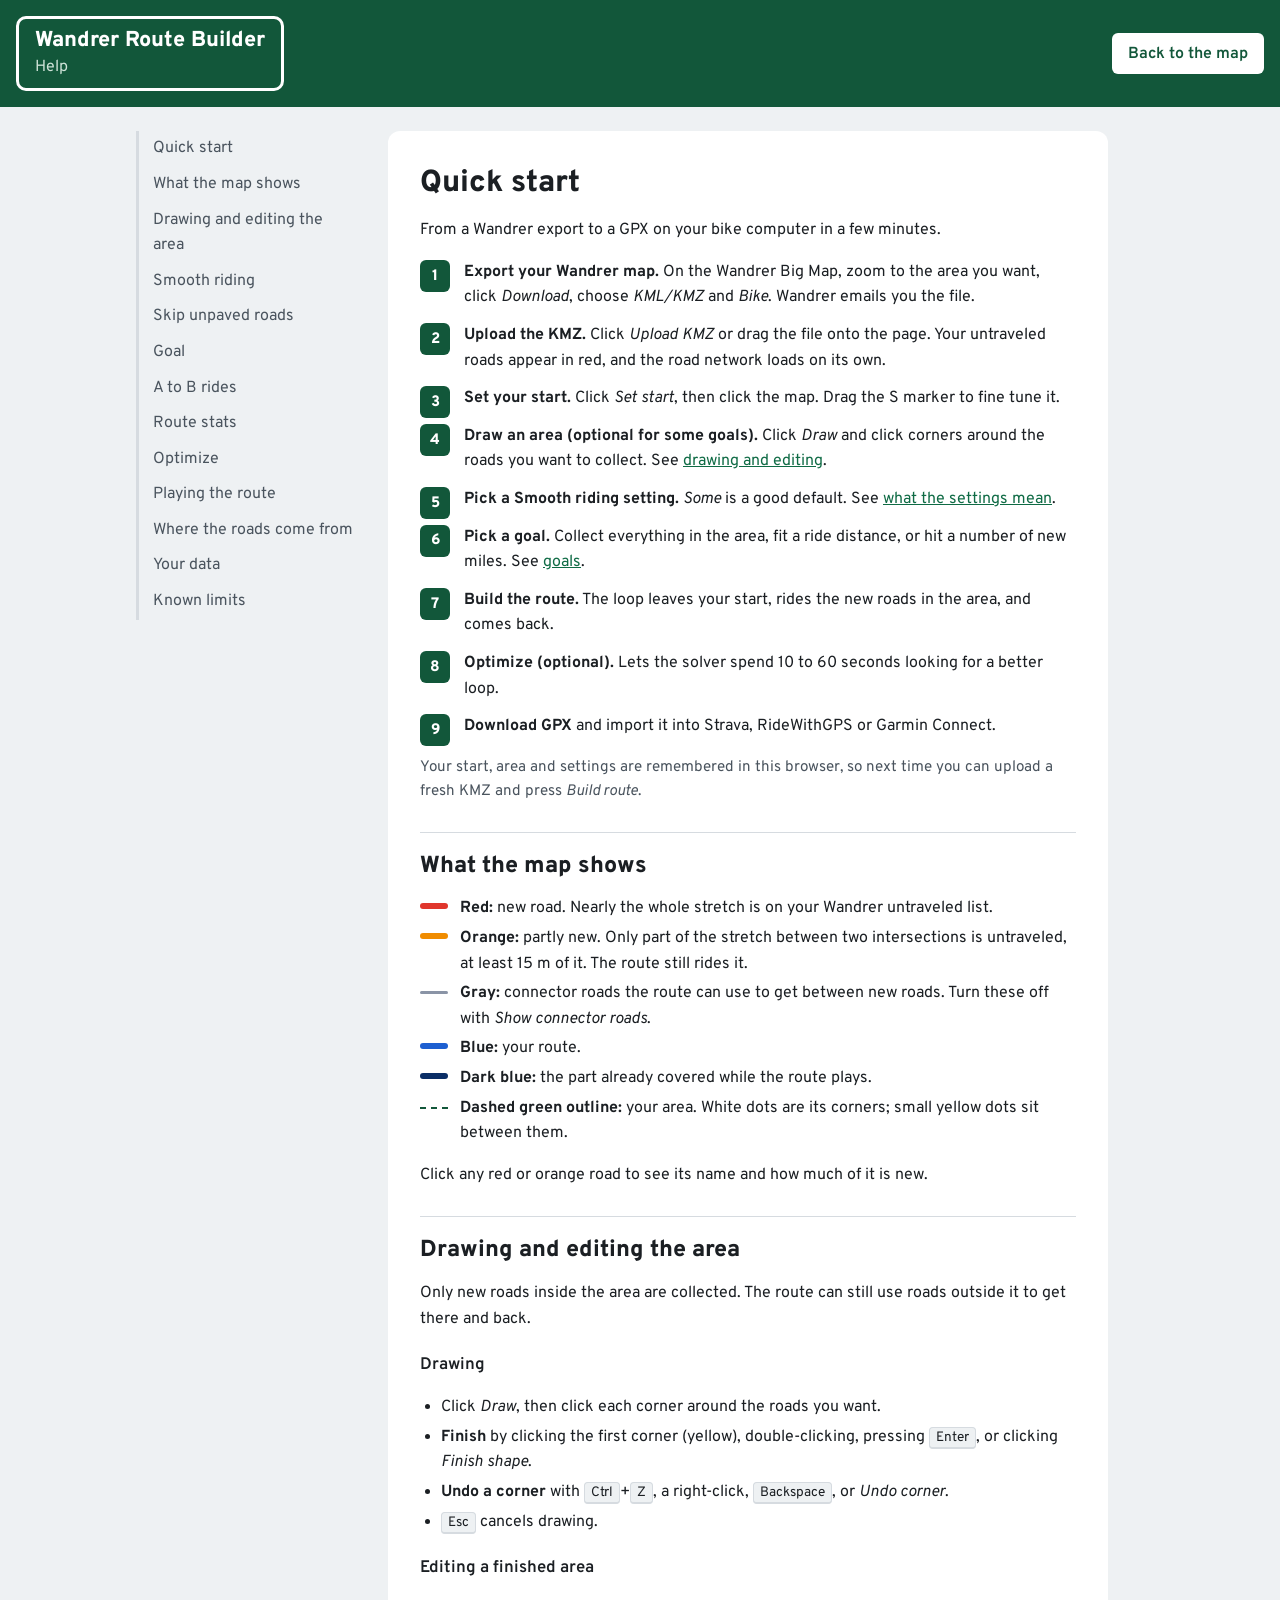
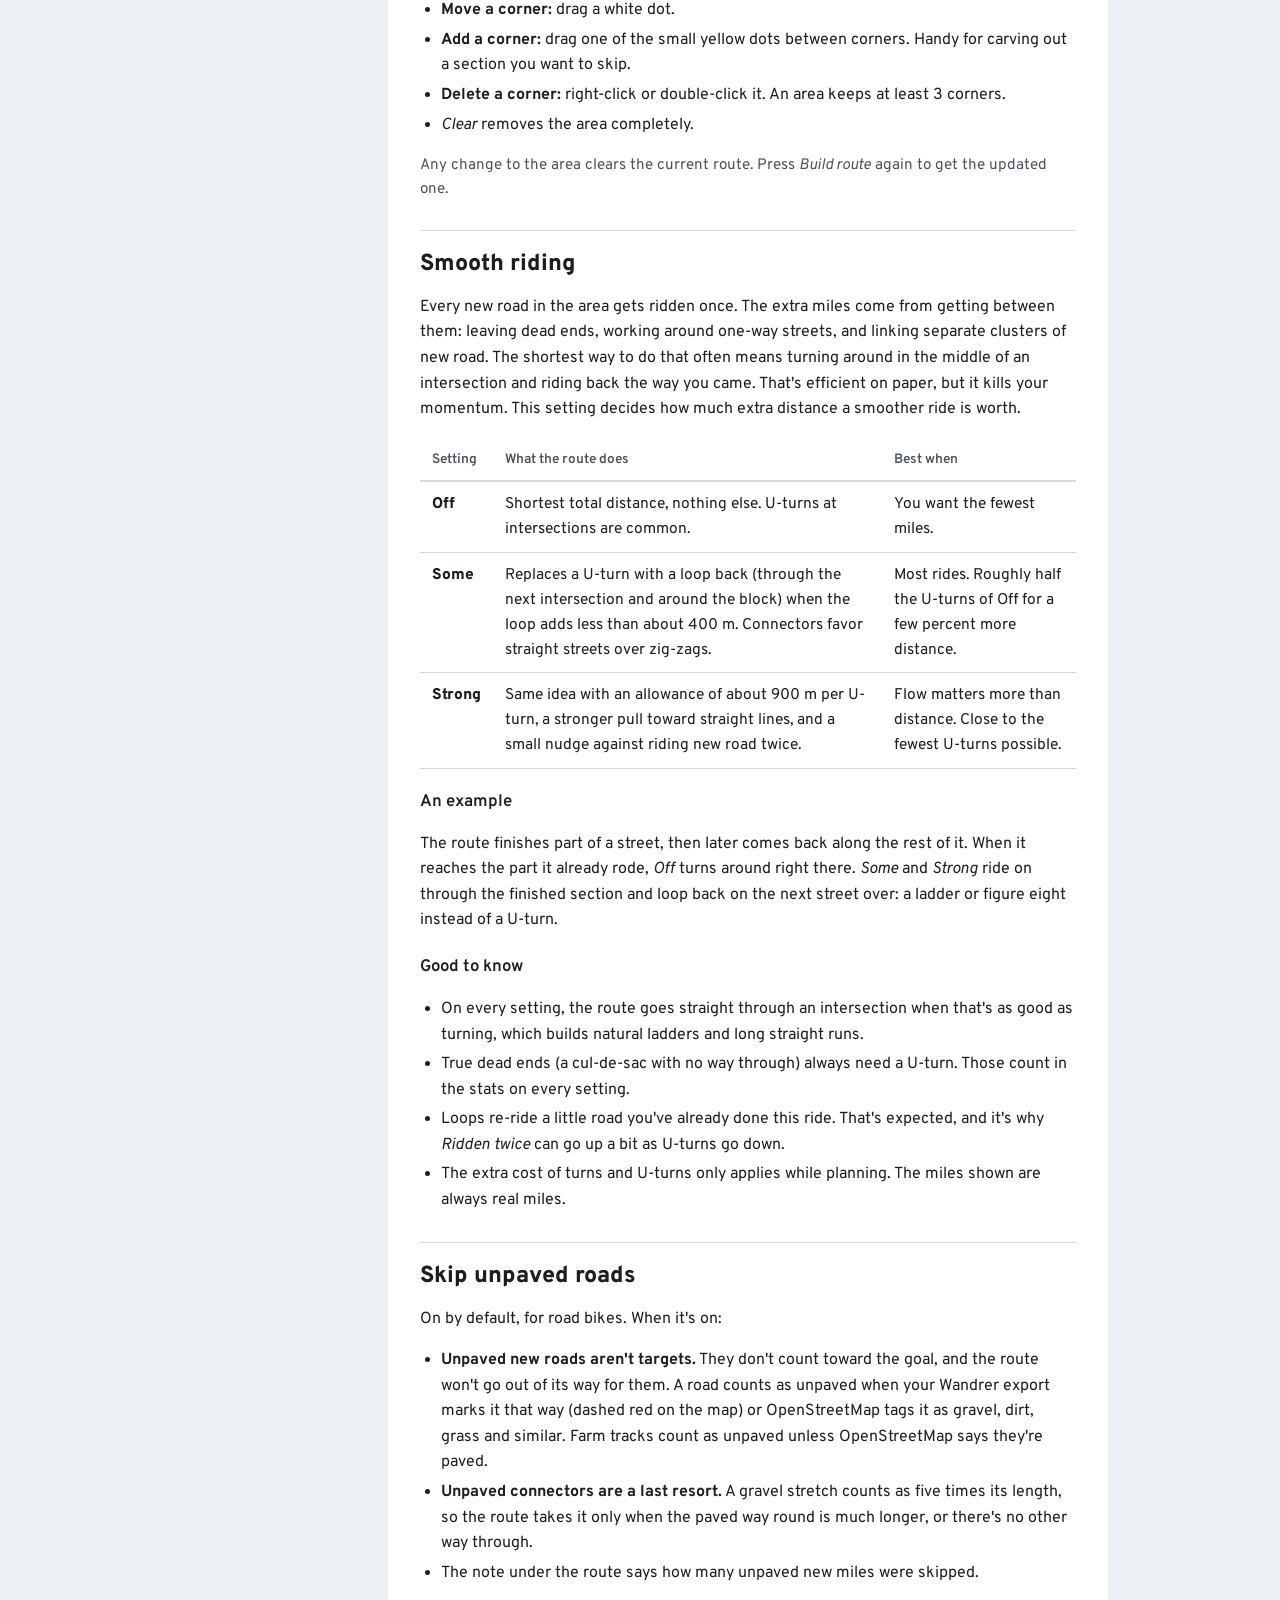
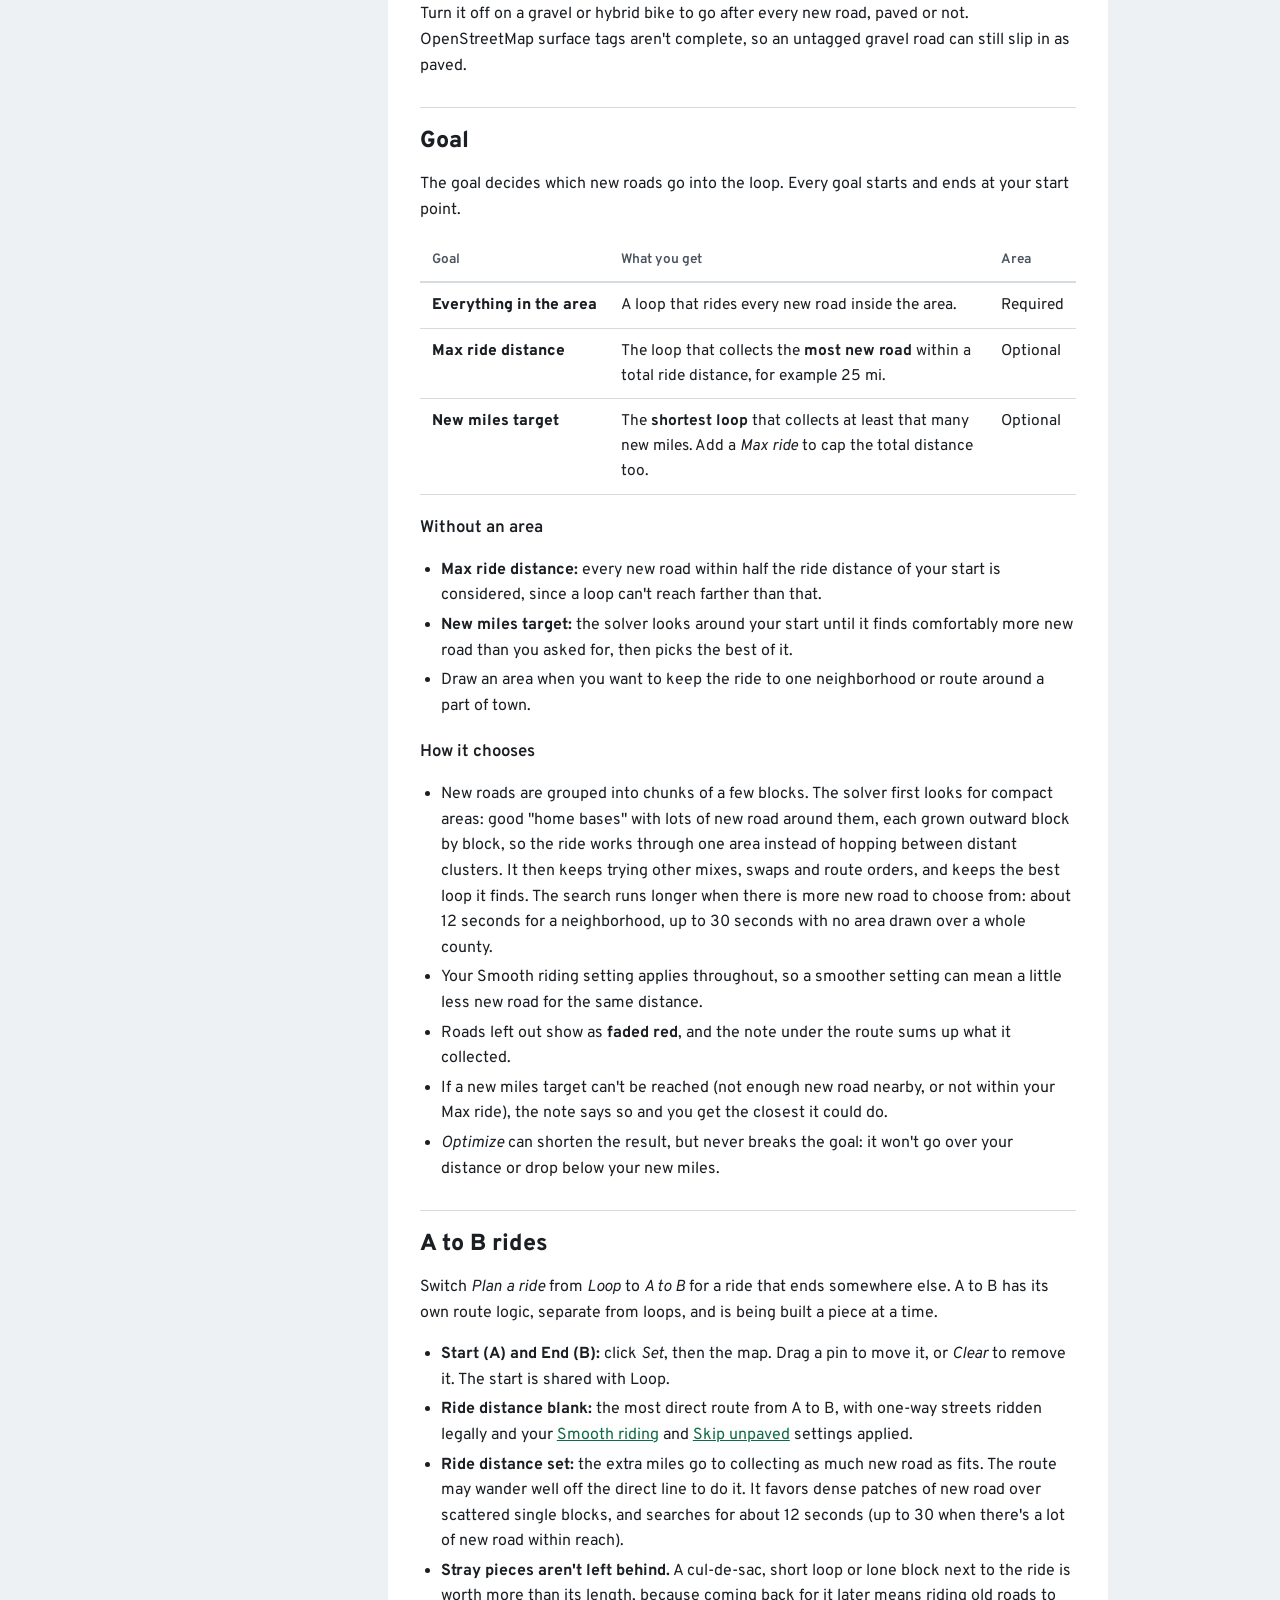
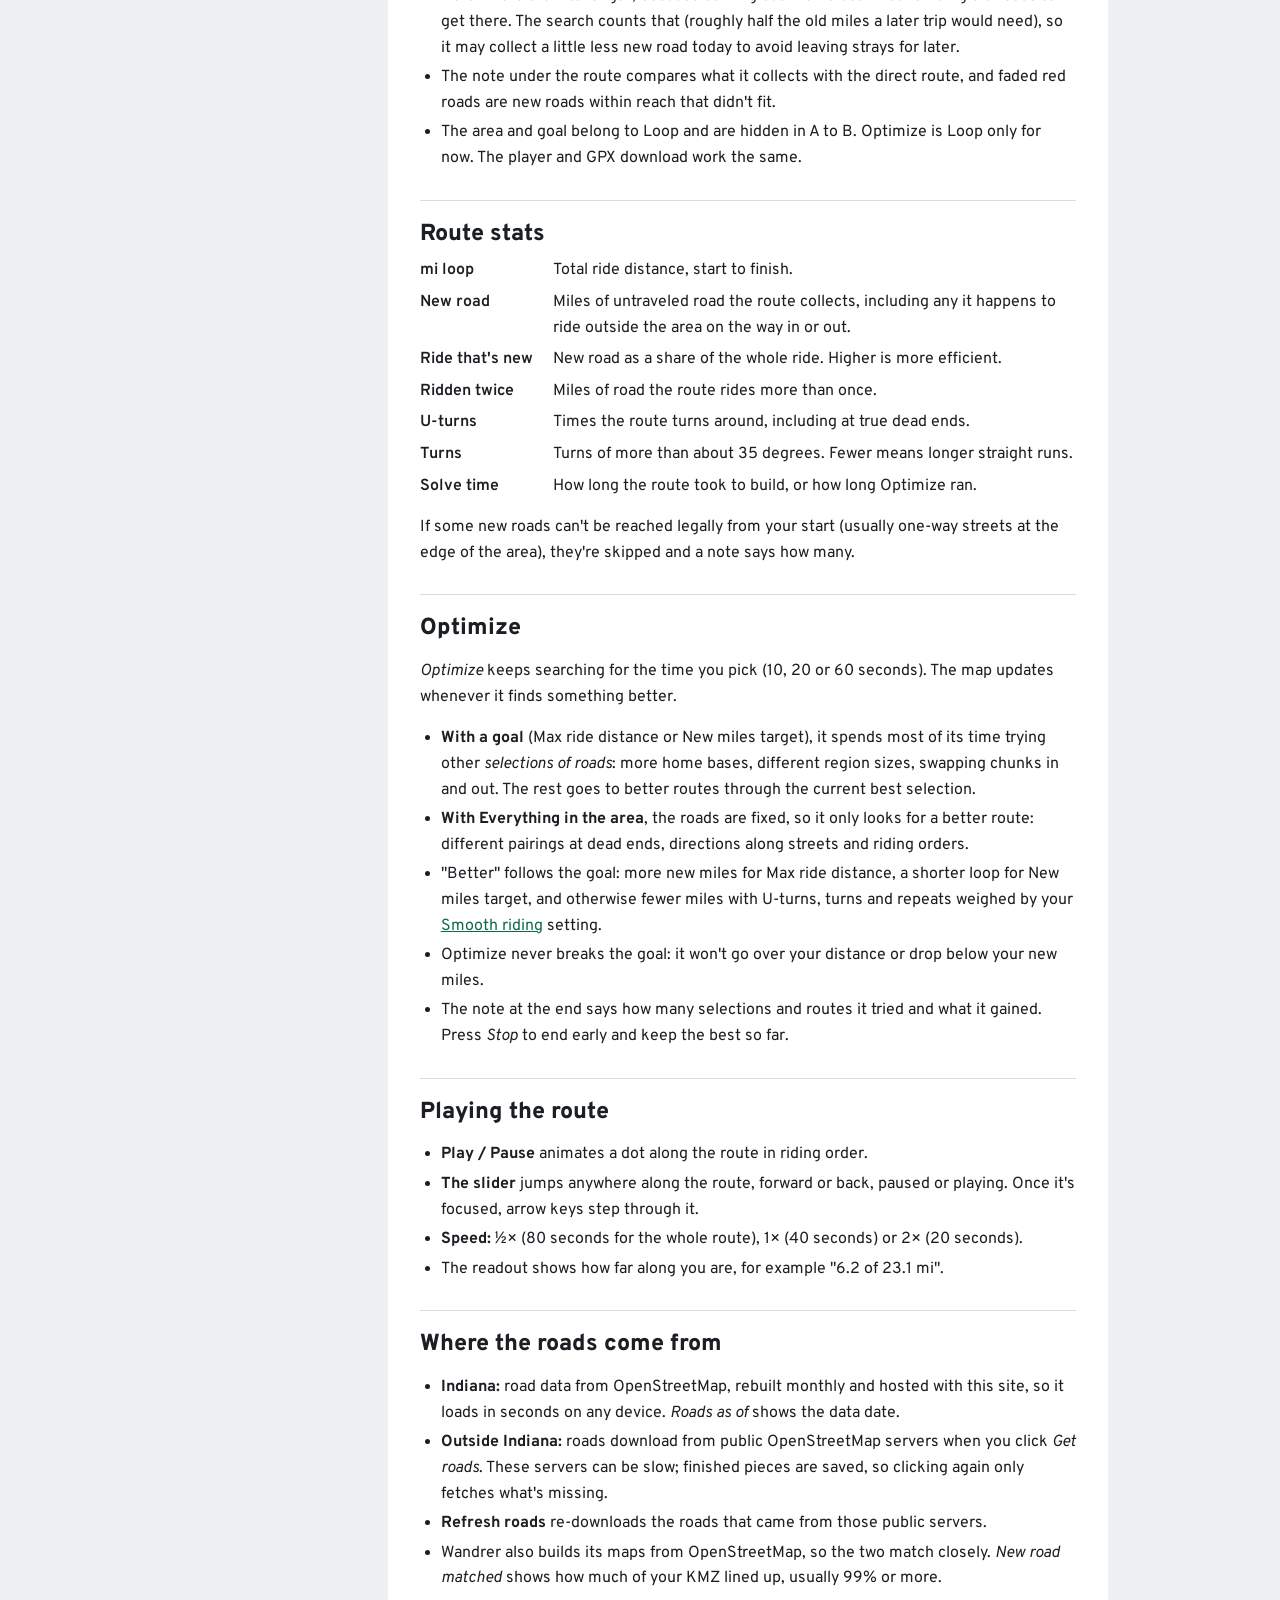
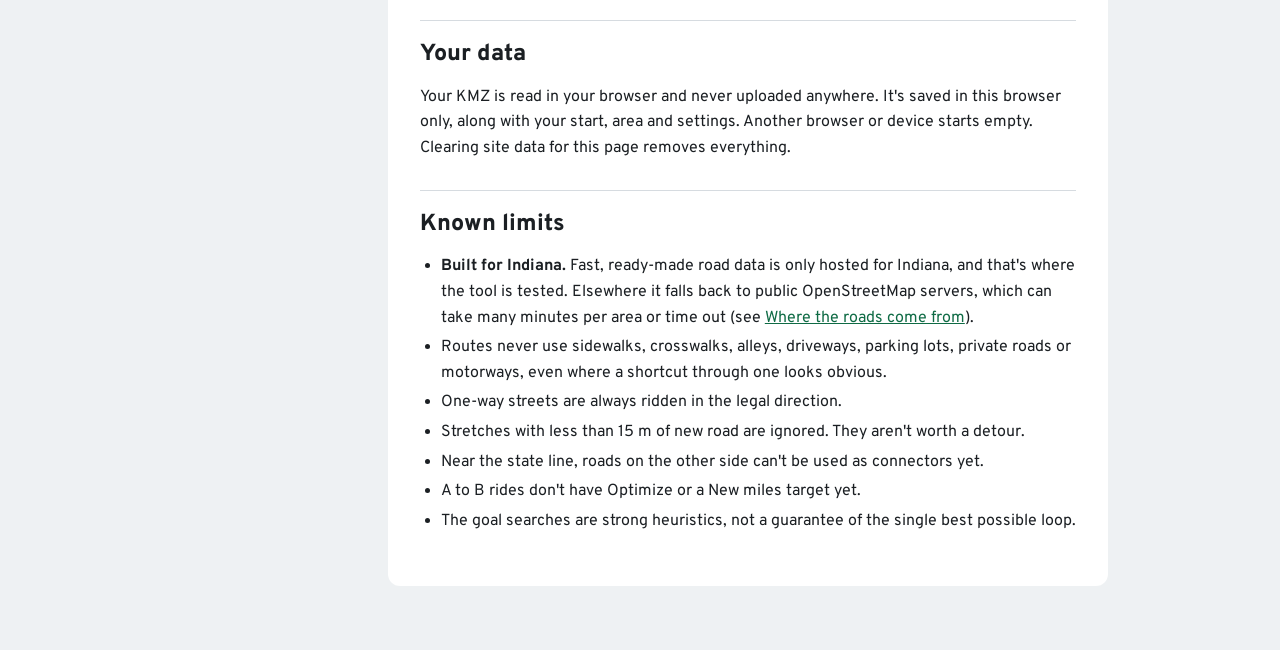
==== commit 43ff58bd: "A to B: don't leave stray pieces behind Each piece of new road the ride leaves behind is charged by " ====
--- a/help.html
+++ b/help.html
@@ -177,6 +177,7 @@
           <li><strong>Start (A) and End (B):</strong> click <em>Set</em>, then the map. Drag a pin to move it, or <em>Clear</em> to remove it. The start is shared with Loop.</li>
           <li><strong>Ride distance blank:</strong> the most direct route from A to B, with one-way streets ridden legally and your <a href="#smooth">Smooth riding</a> and <a href="#unpaved">Skip unpaved</a> settings applied.</li>
           <li><strong>Ride distance set:</strong> the extra miles go to collecting as much new road as fits. The route may wander well off the direct line to do it. It favors dense patches of new road over scattered single blocks, and searches for about 12 seconds (up to 30 when there's a lot of new road within reach).</li>
+          <li><strong>Stray pieces aren't left behind.</strong> A cul-de-sac, short loop or lone block next to the ride is worth more than its length, because coming back for it later means riding old roads to get there. The search counts that (roughly half the old miles a later trip would need), so it may collect a little less new road today to avoid leaving strays for later.</li>
           <li>The note under the route compares what it collects with the direct route, and faded red roads are new roads within reach that didn't fit.</li>
           <li>The area and goal belong to Loop and are hidden in A to B. Optimize is Loop only for now. The player and GPX download work the same.</li>
         </ul>
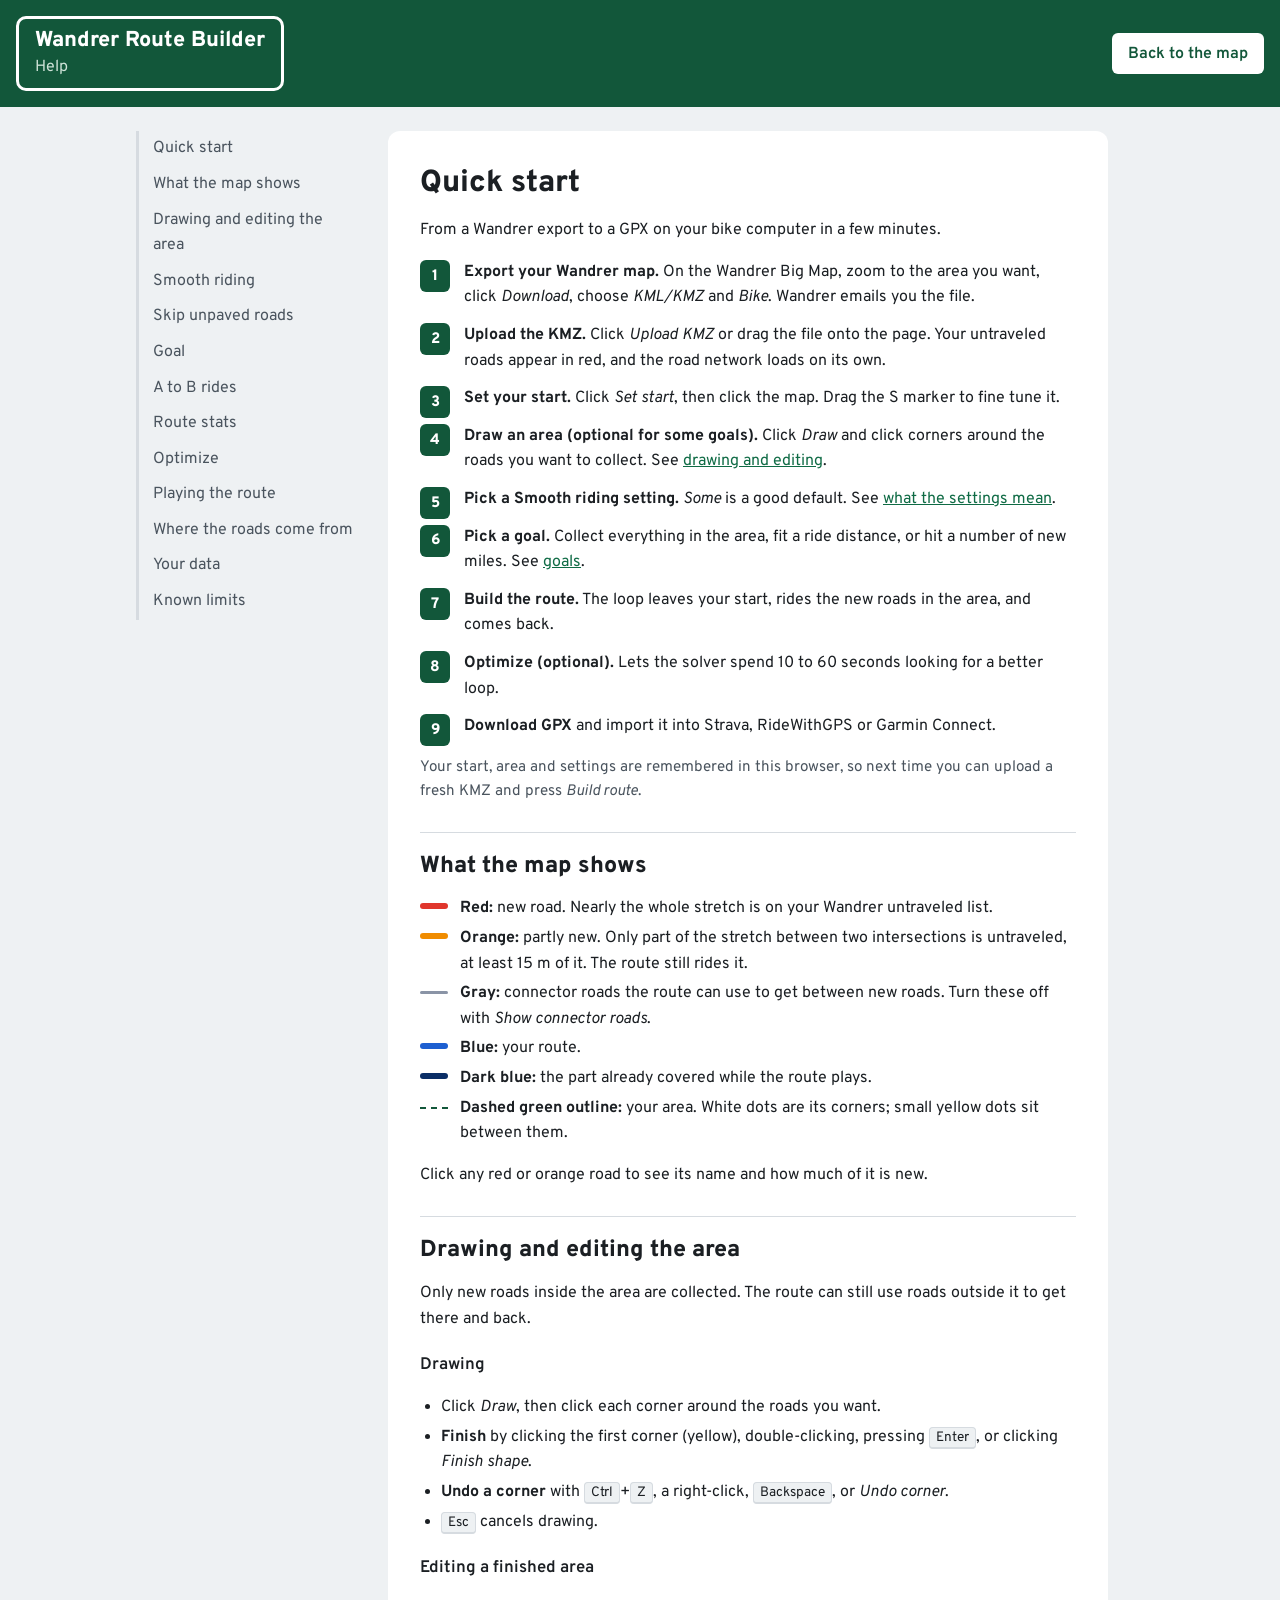
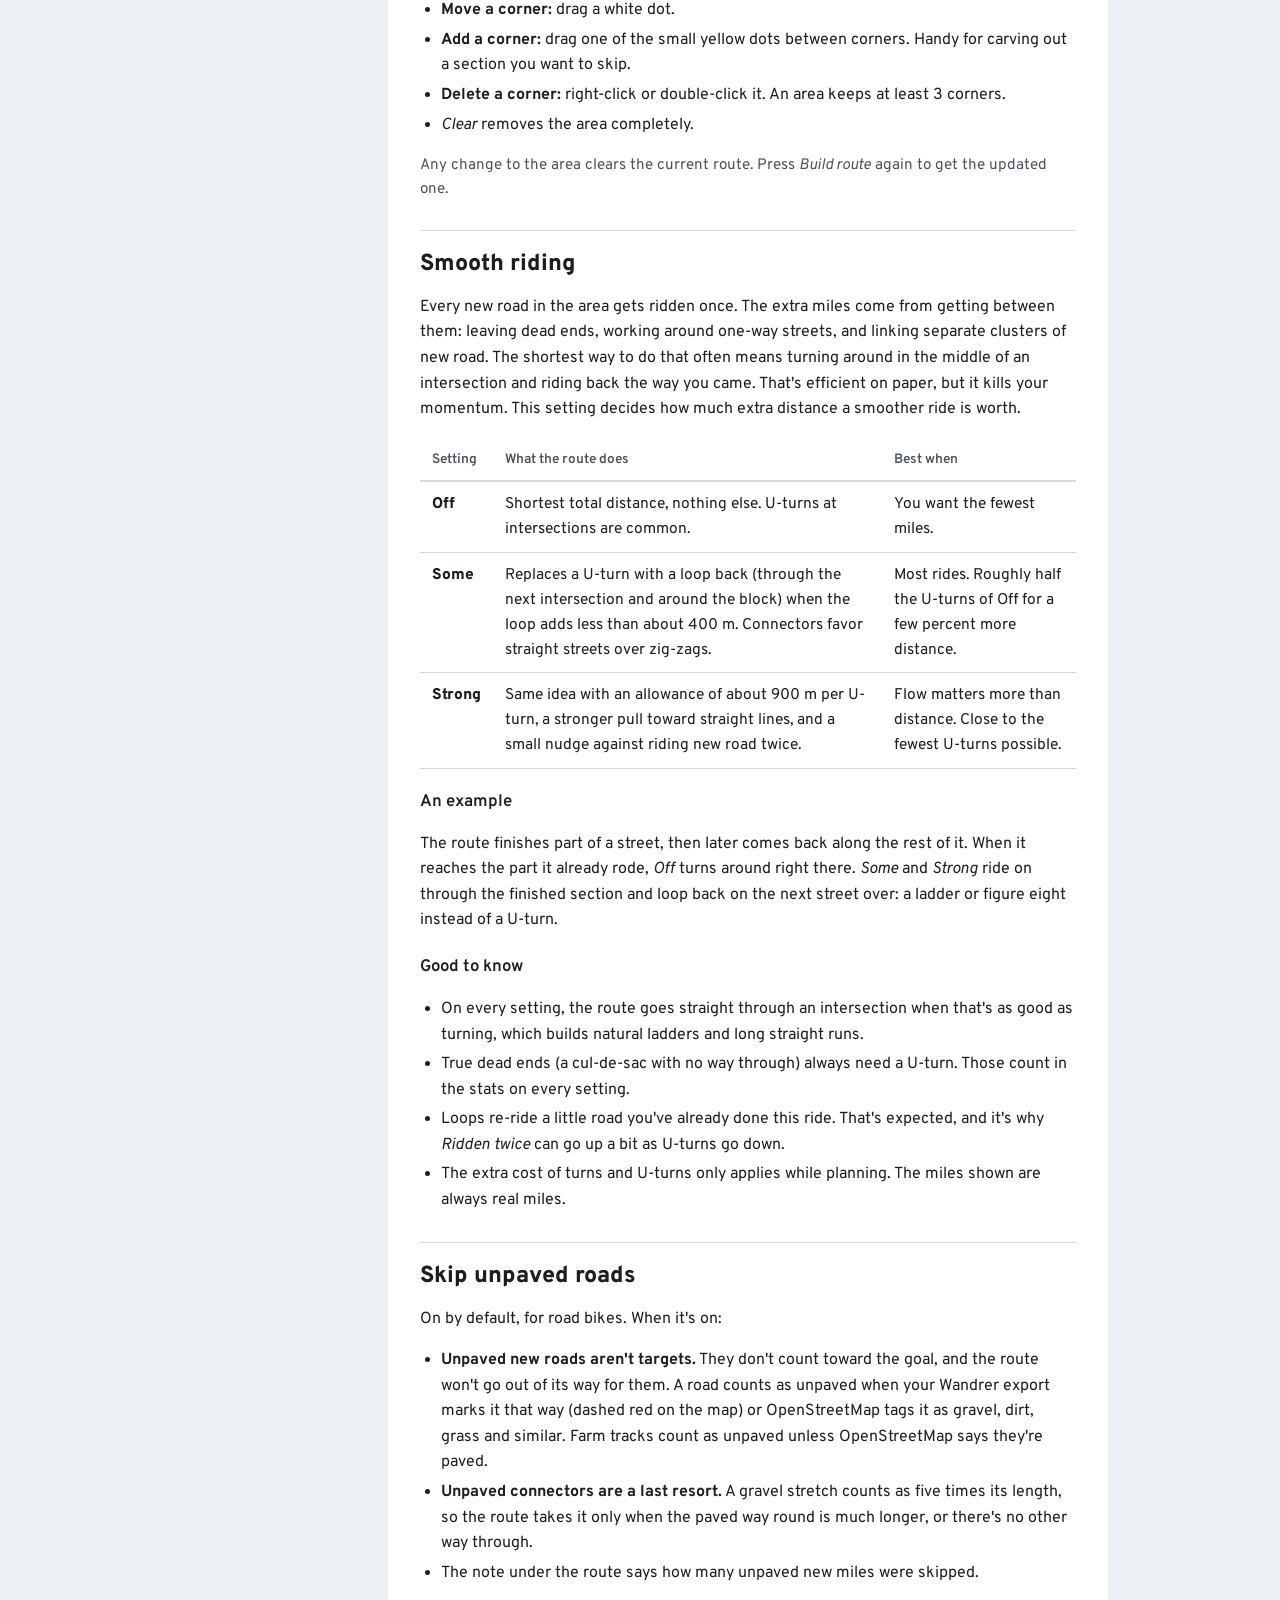
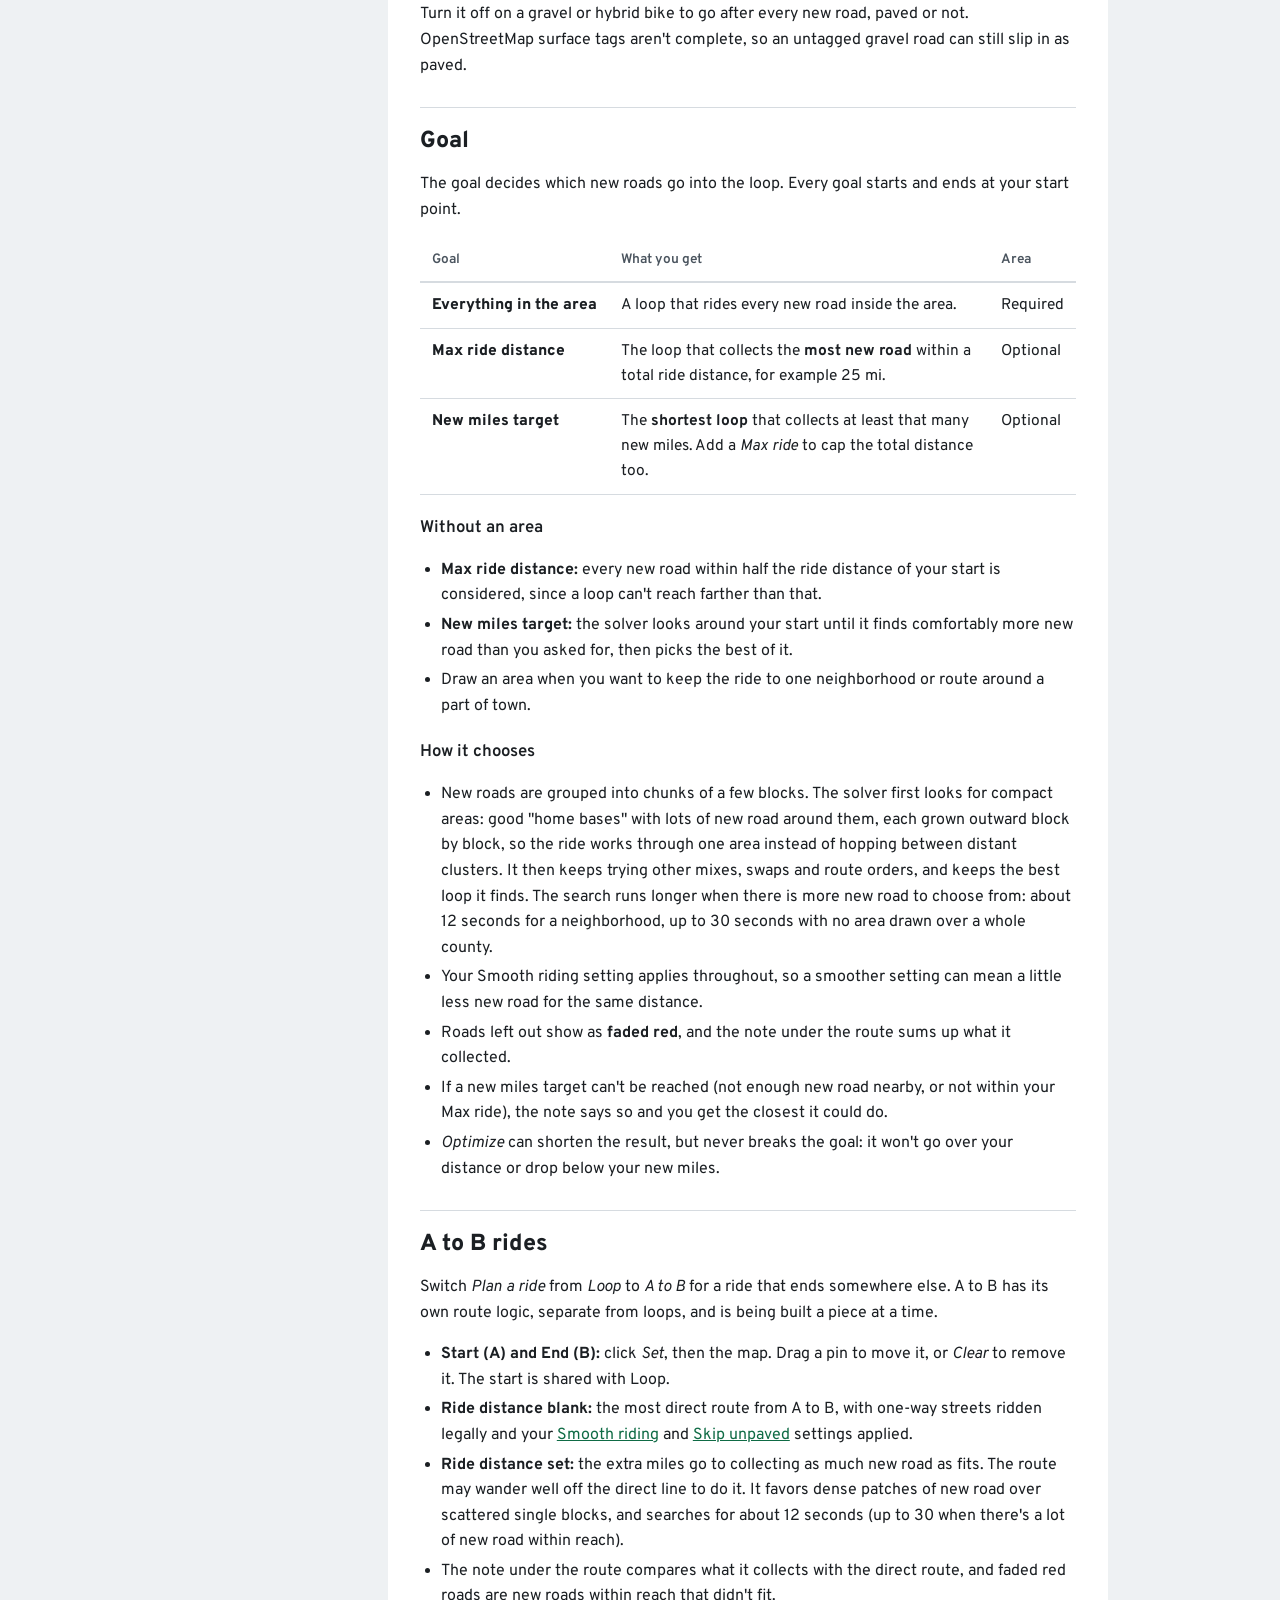
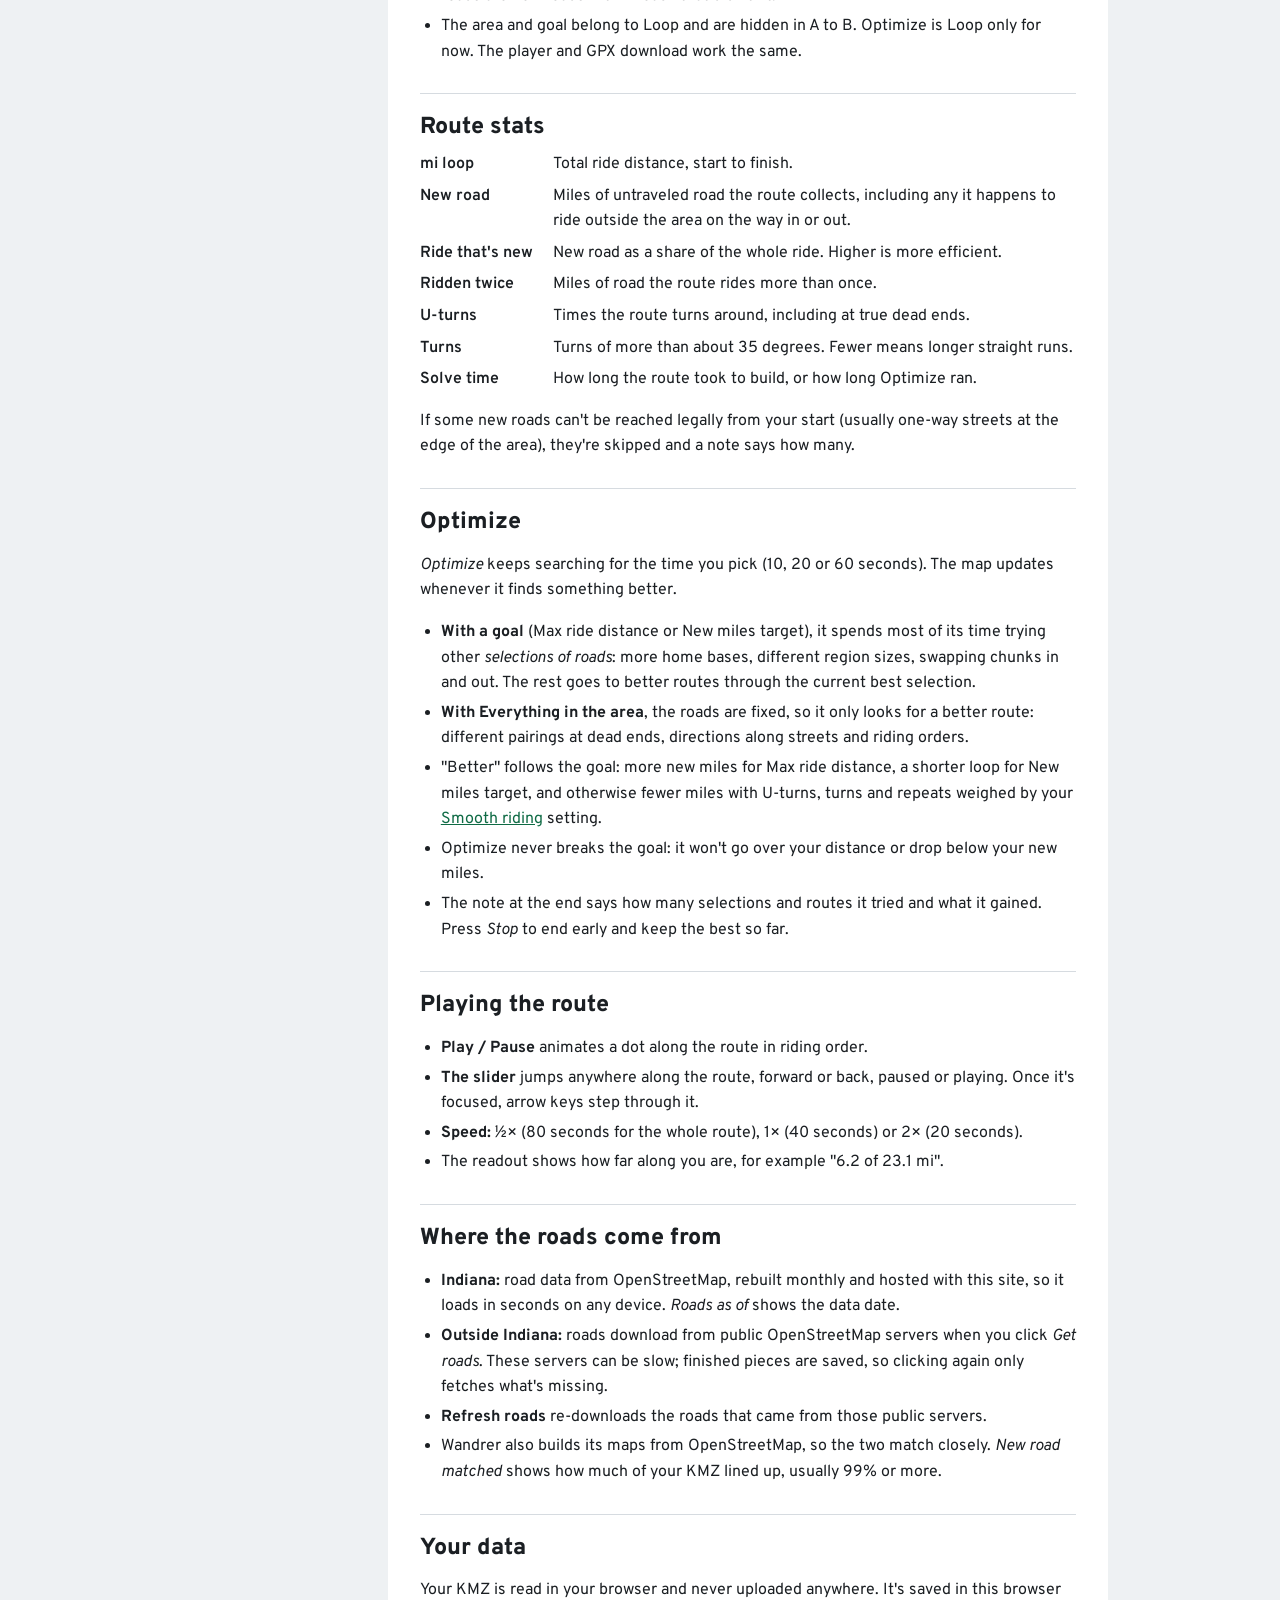
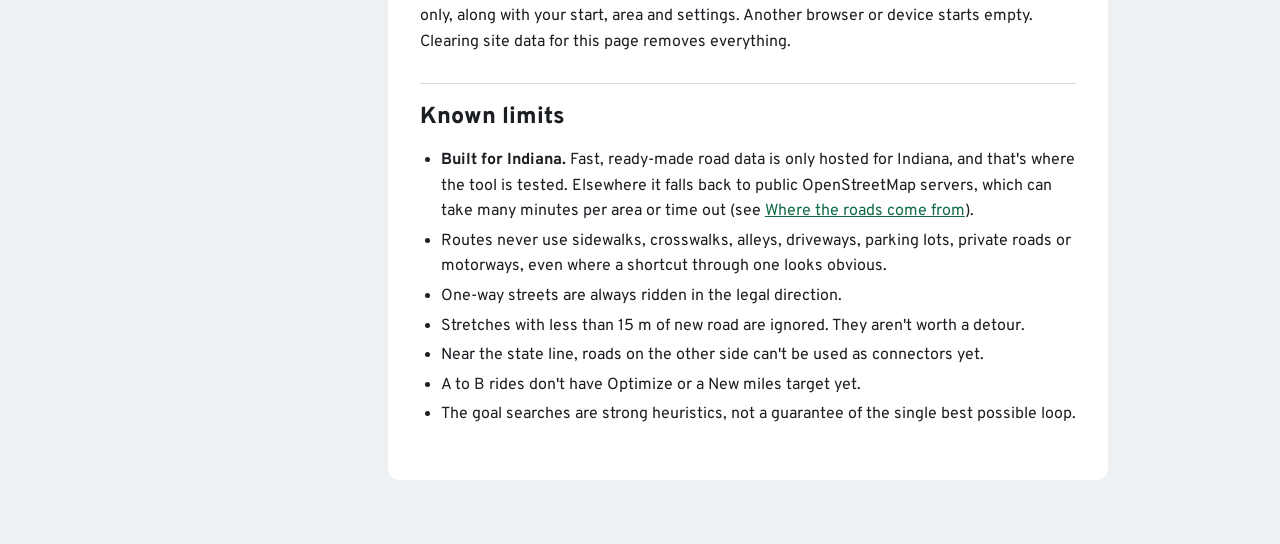
==== commit 384b5f97: "Revert "A to B: don't leave stray pieces behind" This reverts commit 43ff58bd34c492bedf191f5687b094a" ====
--- a/help.html
+++ b/help.html
@@ -177,7 +177,6 @@
           <li><strong>Start (A) and End (B):</strong> click <em>Set</em>, then the map. Drag a pin to move it, or <em>Clear</em> to remove it. The start is shared with Loop.</li>
           <li><strong>Ride distance blank:</strong> the most direct route from A to B, with one-way streets ridden legally and your <a href="#smooth">Smooth riding</a> and <a href="#unpaved">Skip unpaved</a> settings applied.</li>
           <li><strong>Ride distance set:</strong> the extra miles go to collecting as much new road as fits. The route may wander well off the direct line to do it. It favors dense patches of new road over scattered single blocks, and searches for about 12 seconds (up to 30 when there's a lot of new road within reach).</li>
-          <li><strong>Stray pieces aren't left behind.</strong> A cul-de-sac, short loop or lone block next to the ride is worth more than its length, because coming back for it later means riding old roads to get there. The search counts that (roughly half the old miles a later trip would need), so it may collect a little less new road today to avoid leaving strays for later.</li>
           <li>The note under the route compares what it collects with the direct route, and faded red roads are new roads within reach that didn't fit.</li>
           <li>The area and goal belong to Loop and are hidden in A to B. Optimize is Loop only for now. The player and GPX download work the same.</li>
         </ul>
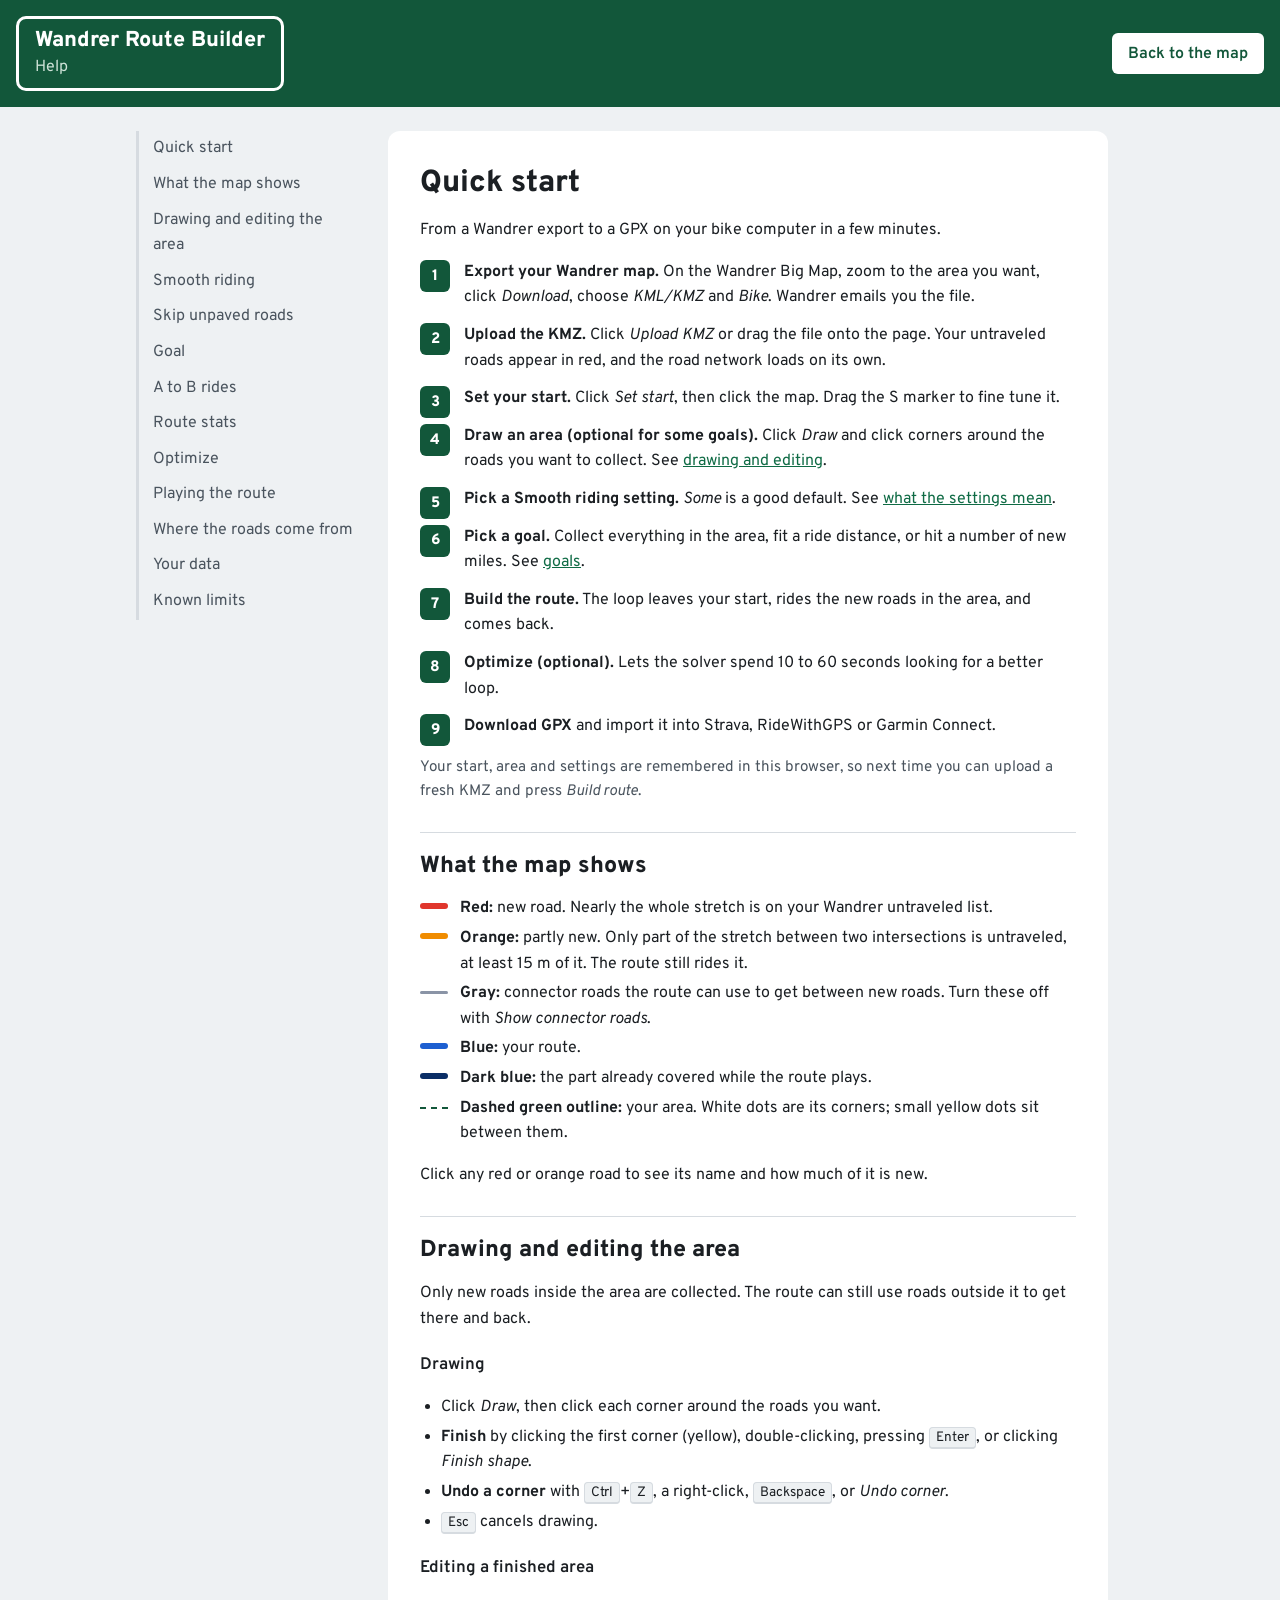
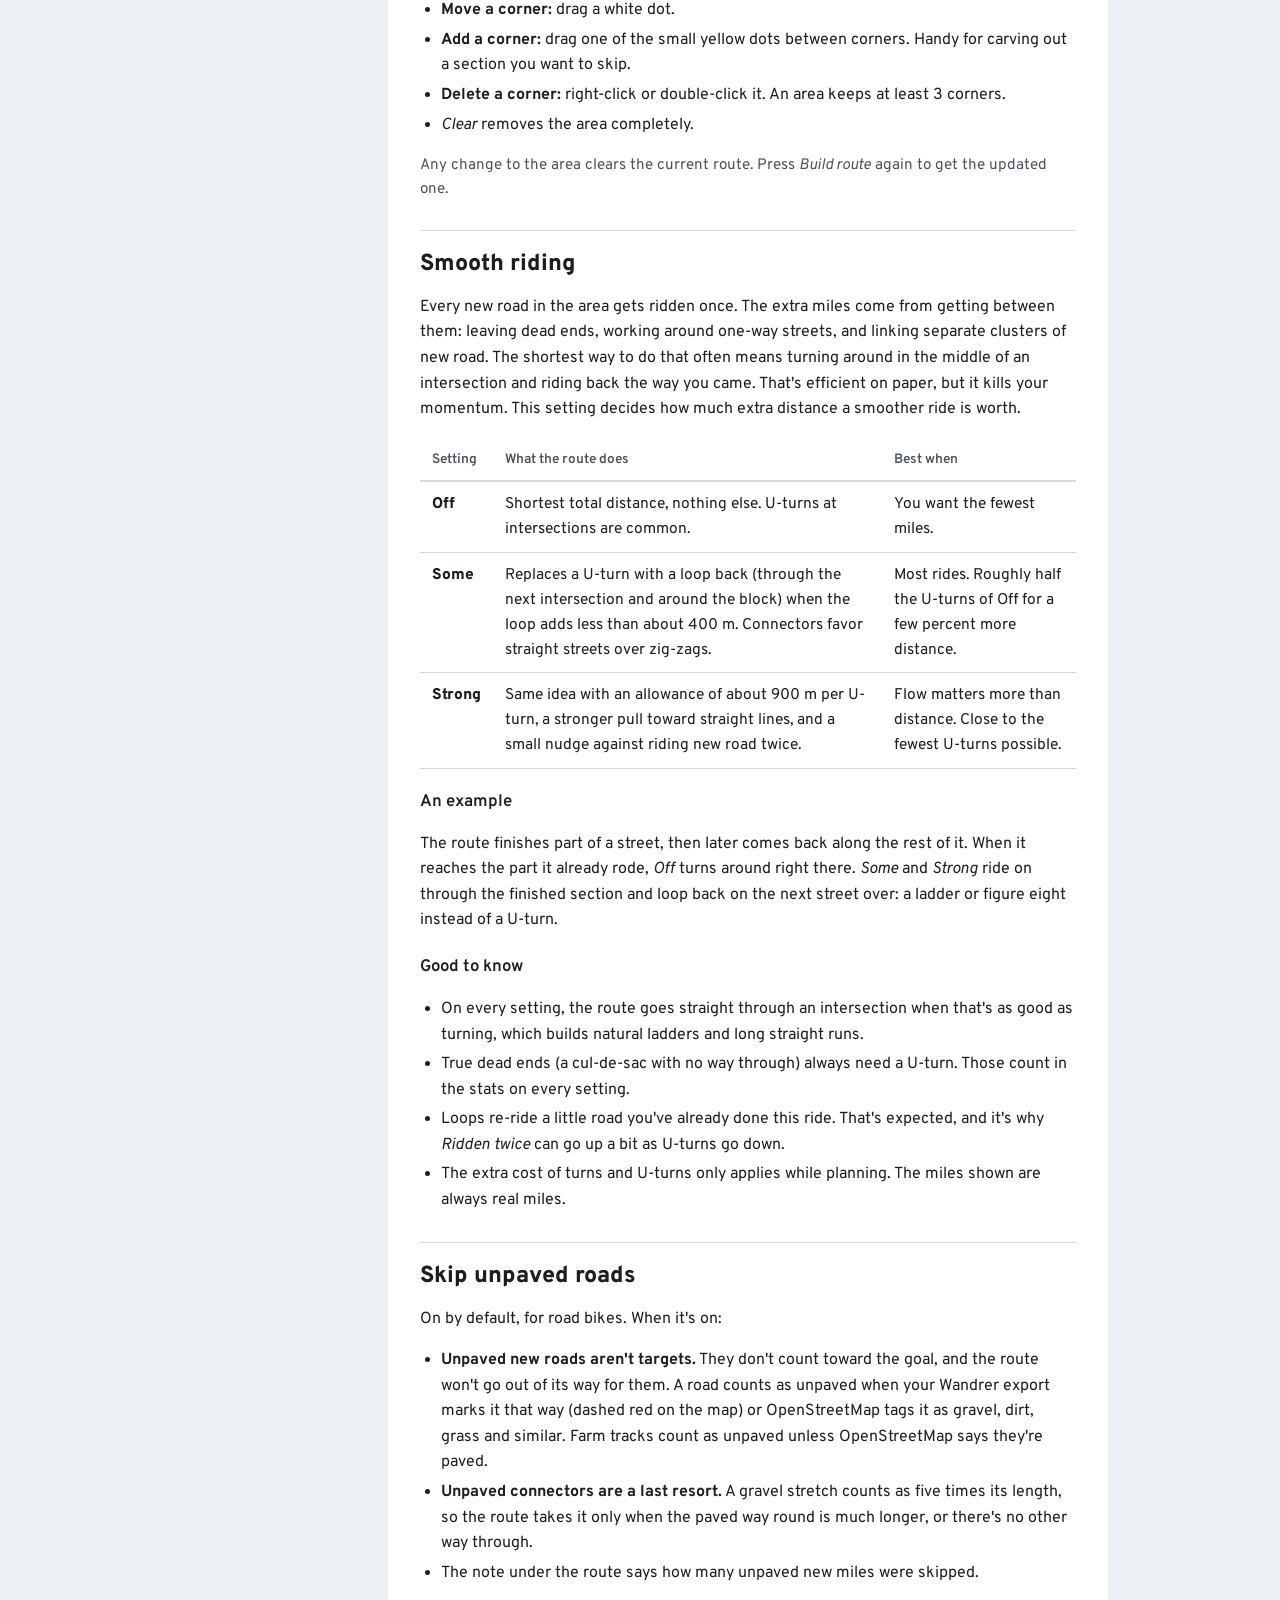
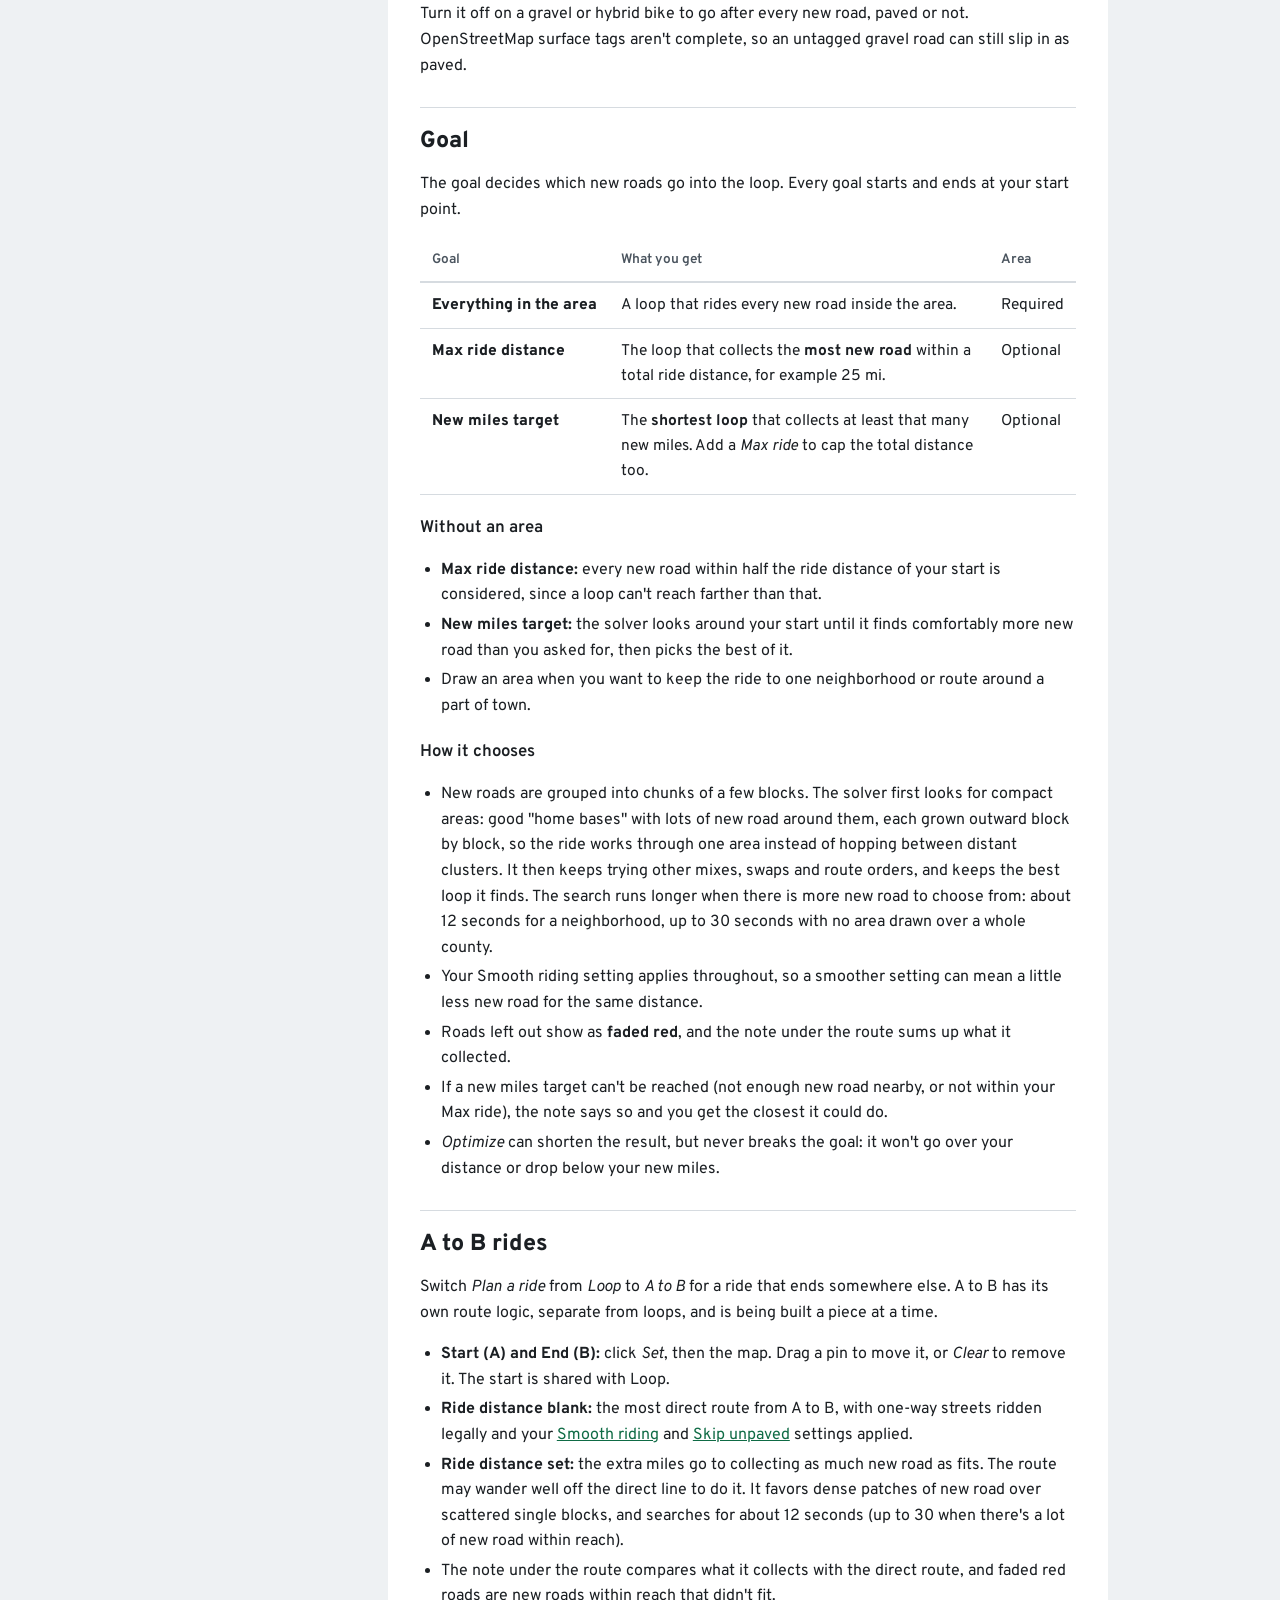
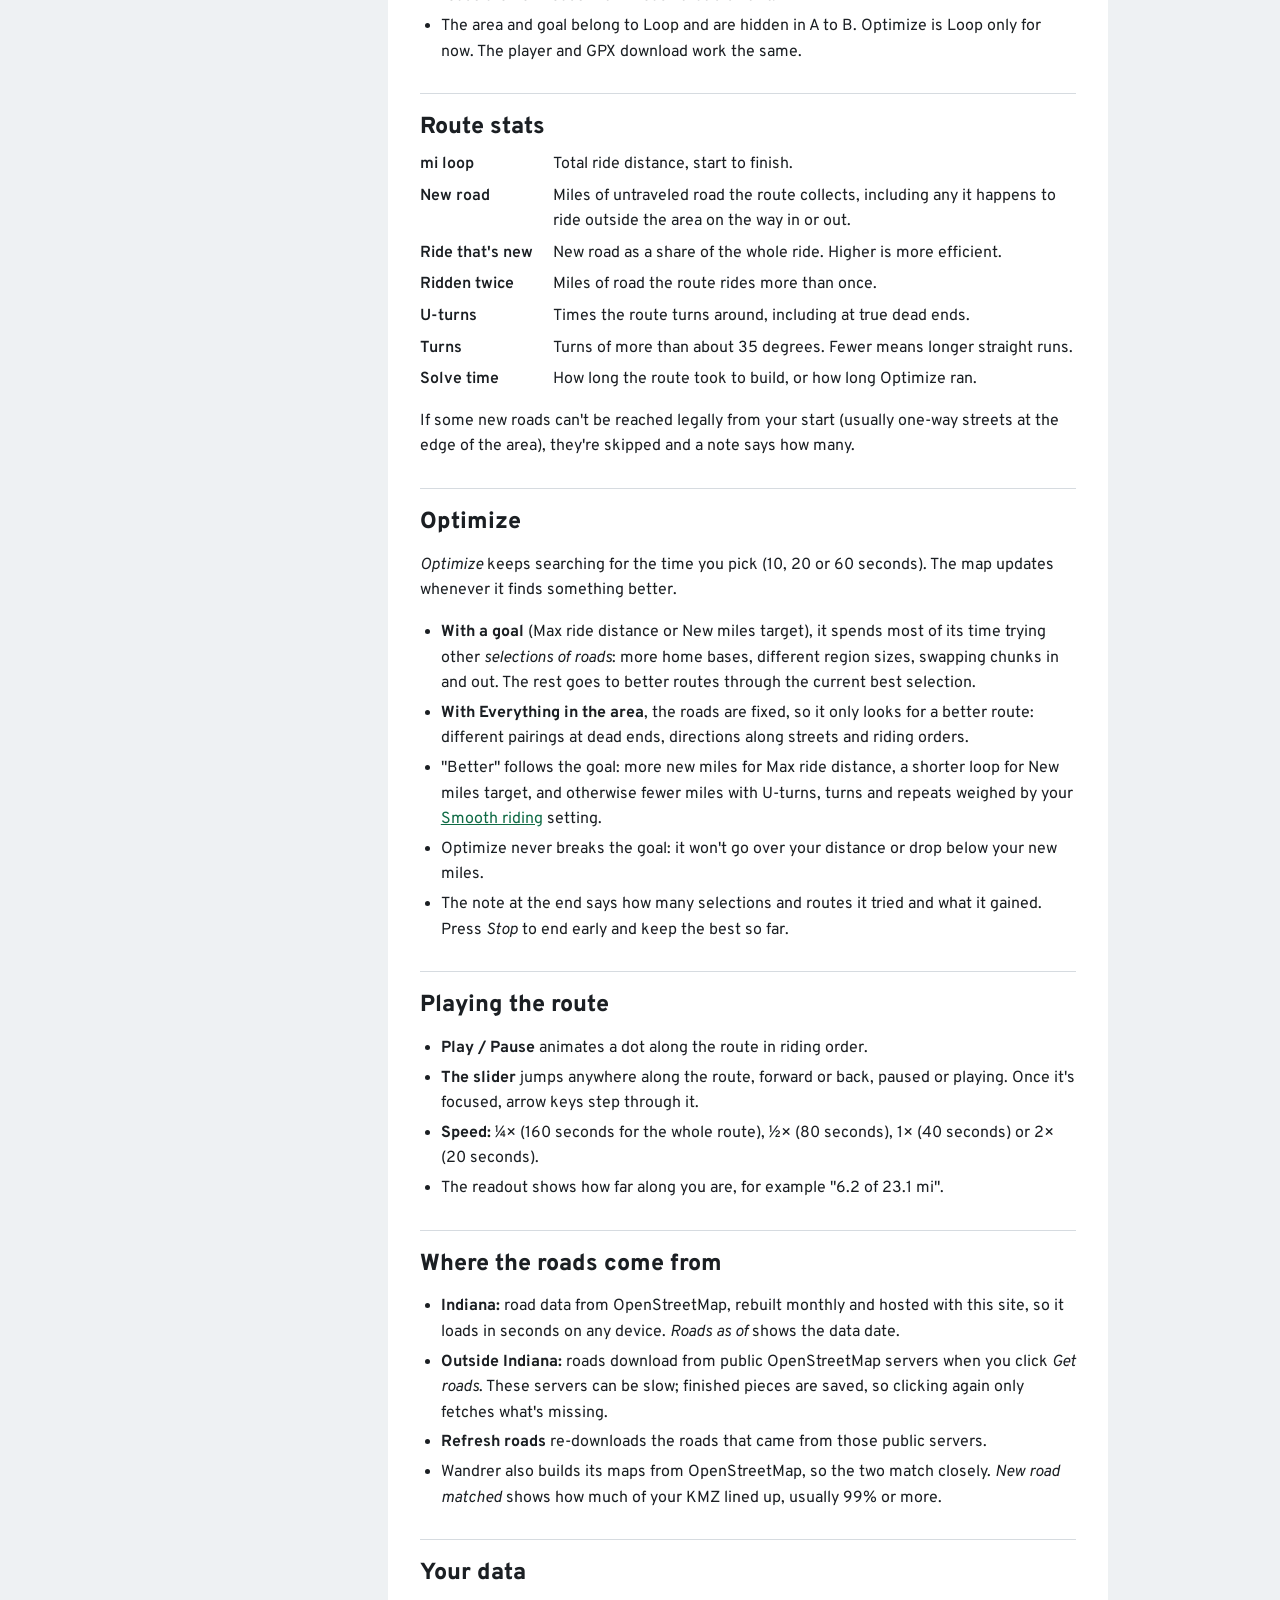
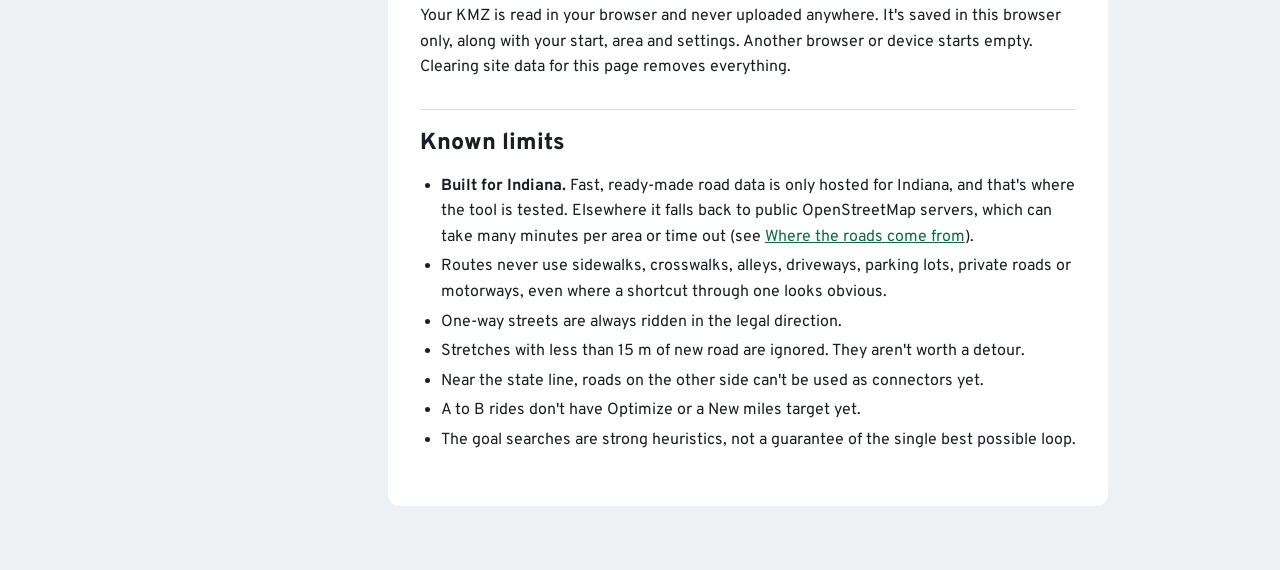
==== commit 9b8929d3: "Player: add a quarter-speed option (160 s for the whole route) Also ships the rollback of the A to B" ====
--- a/help.html
+++ b/help.html
@@ -213,7 +213,7 @@
         <ul>
           <li><strong>Play / Pause</strong> animates a dot along the route in riding order.</li>
           <li><strong>The slider</strong> jumps anywhere along the route, forward or back, paused or playing. Once it's focused, arrow keys step through it.</li>
-          <li><strong>Speed:</strong> ½× (80 seconds for the whole route), 1× (40 seconds) or 2× (20 seconds).</li>
+          <li><strong>Speed:</strong> ¼× (160 seconds for the whole route), ½× (80 seconds), 1× (40 seconds) or 2× (20 seconds).</li>
           <li>The readout shows how far along you are, for example "6.2 of 23.1 mi".</li>
         </ul>
       </section>
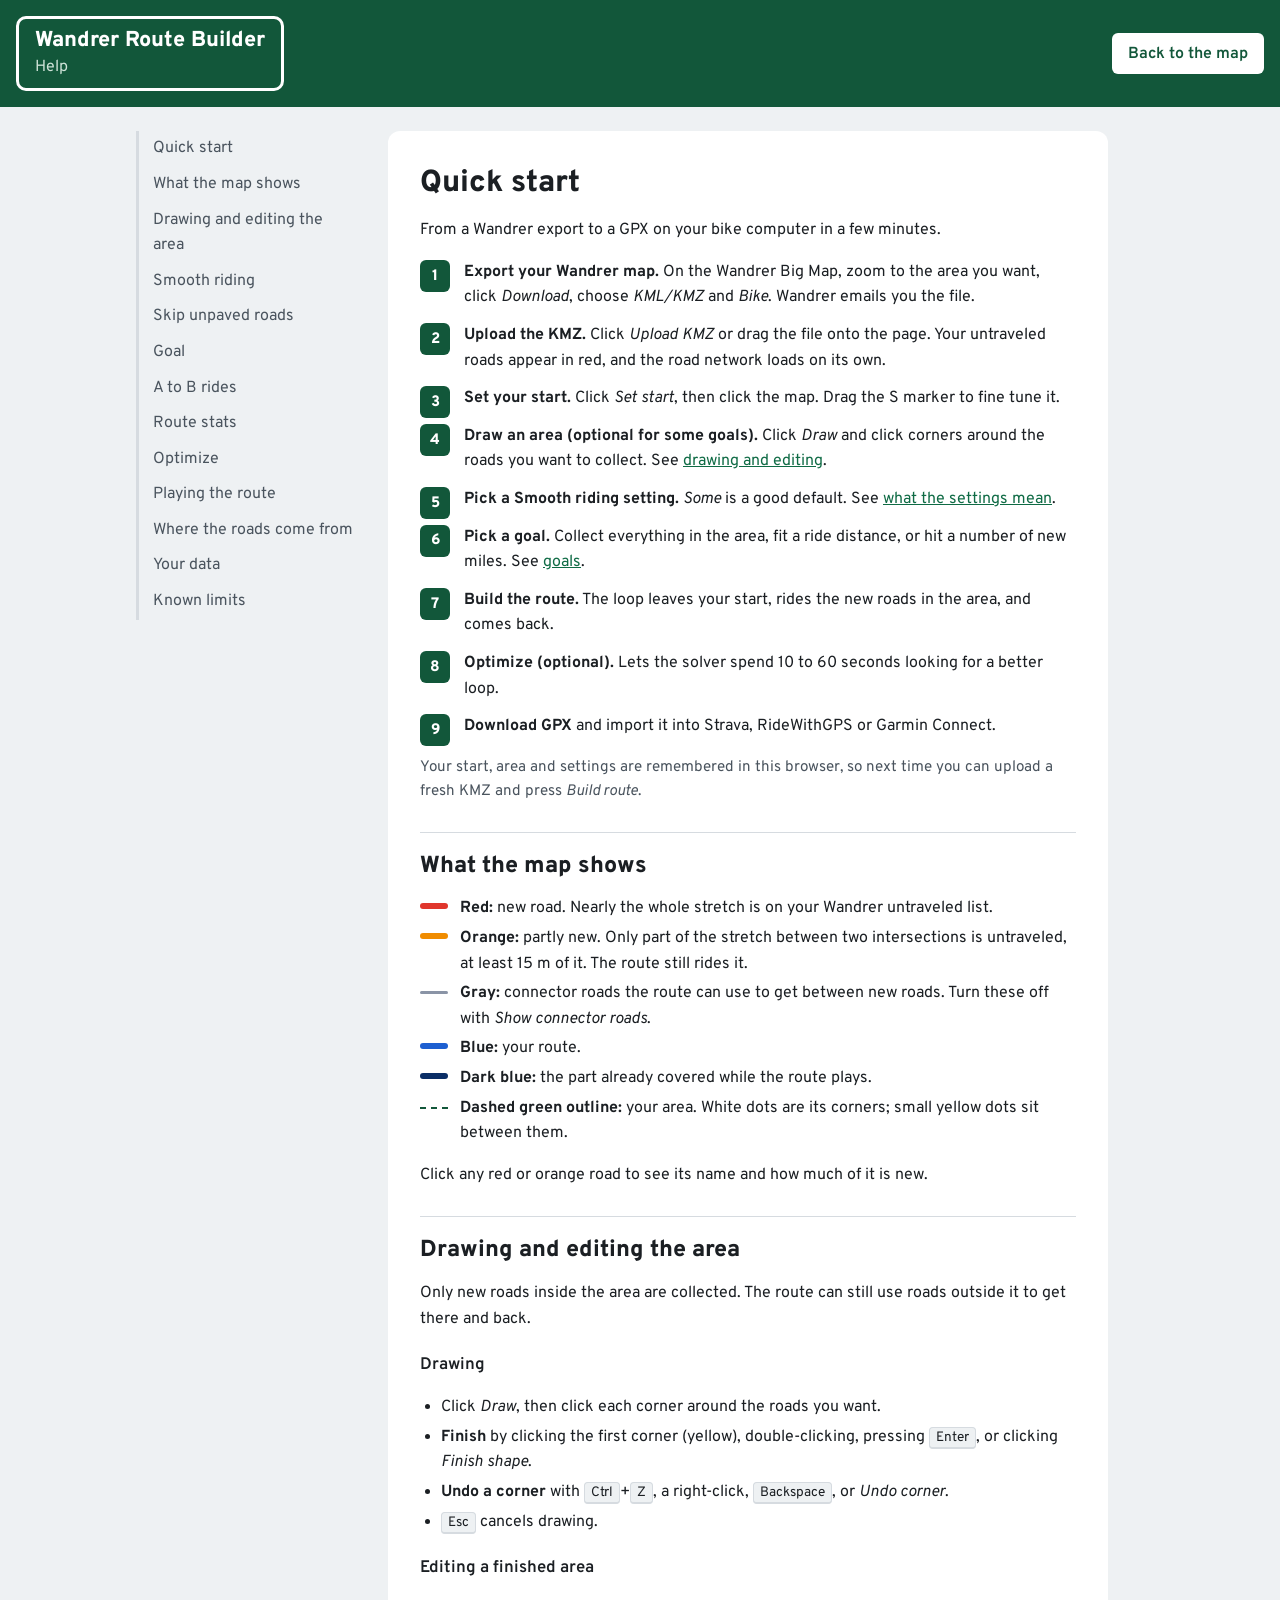
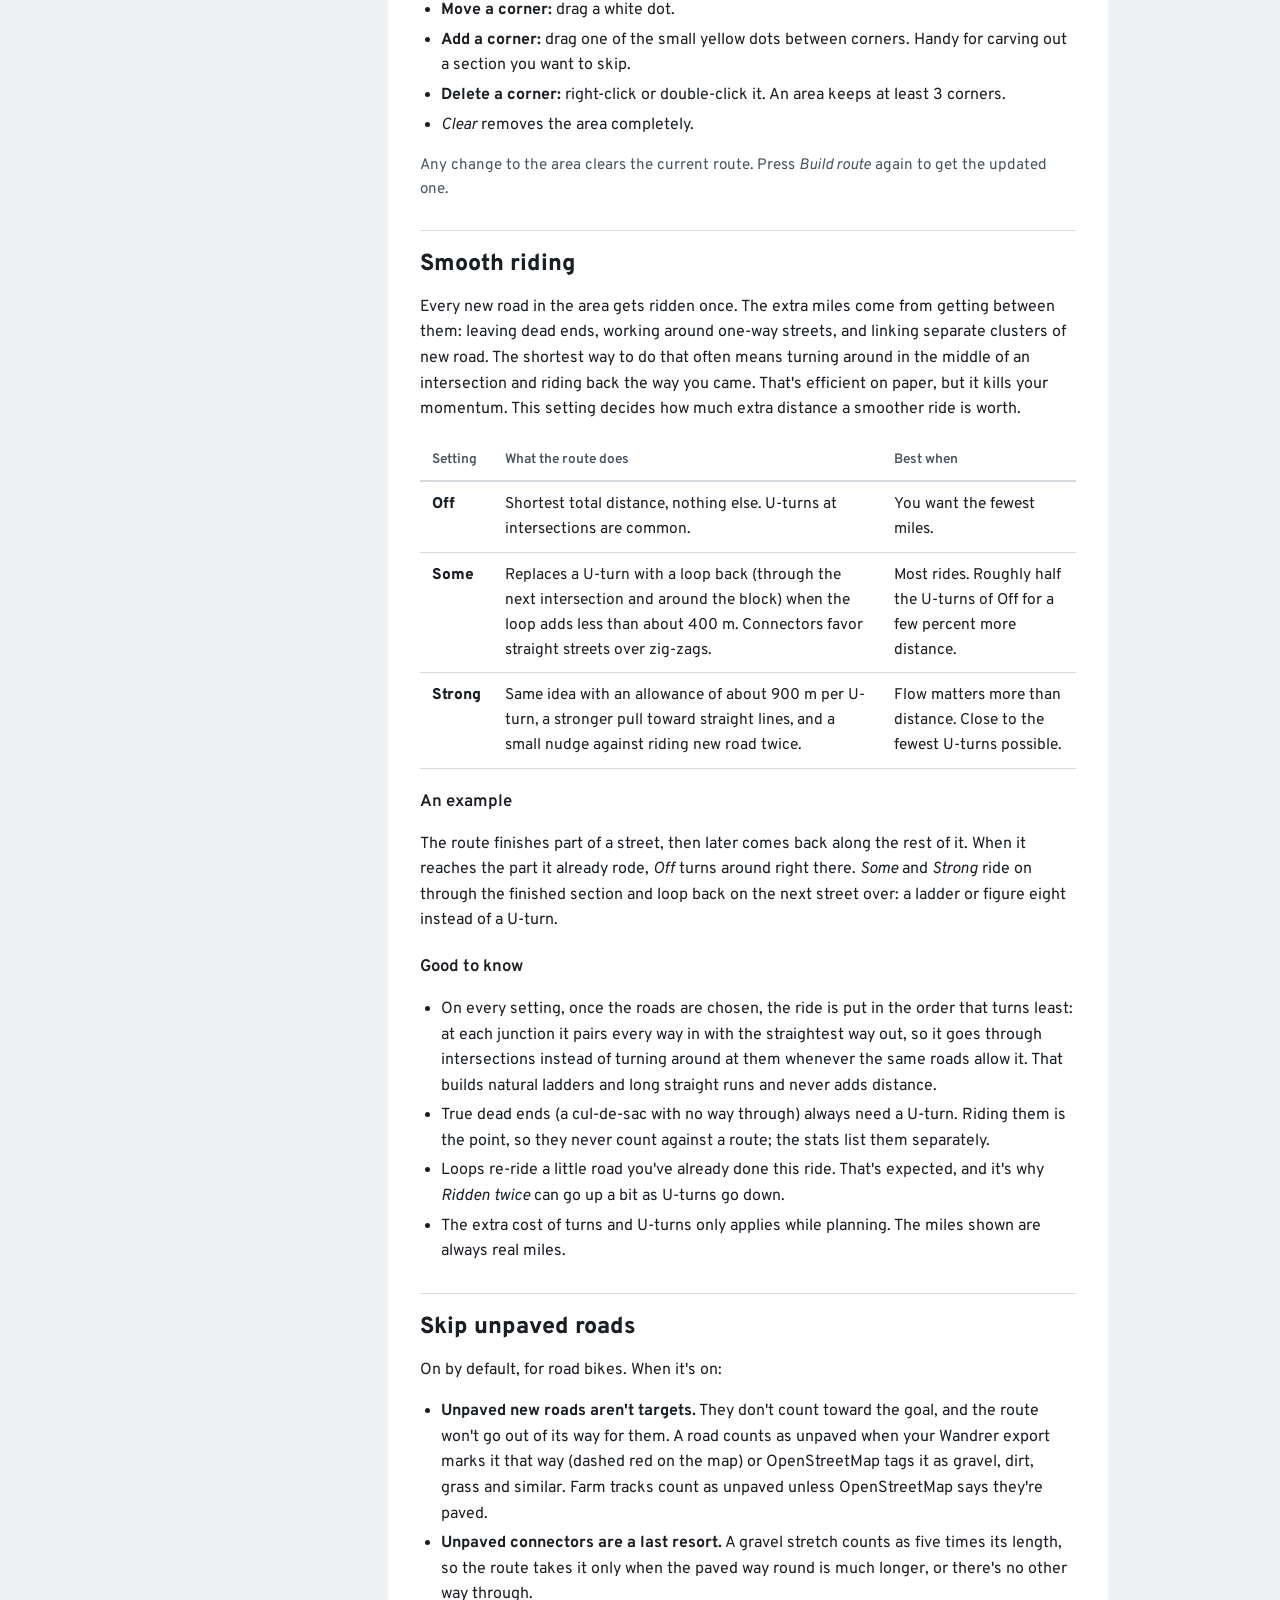
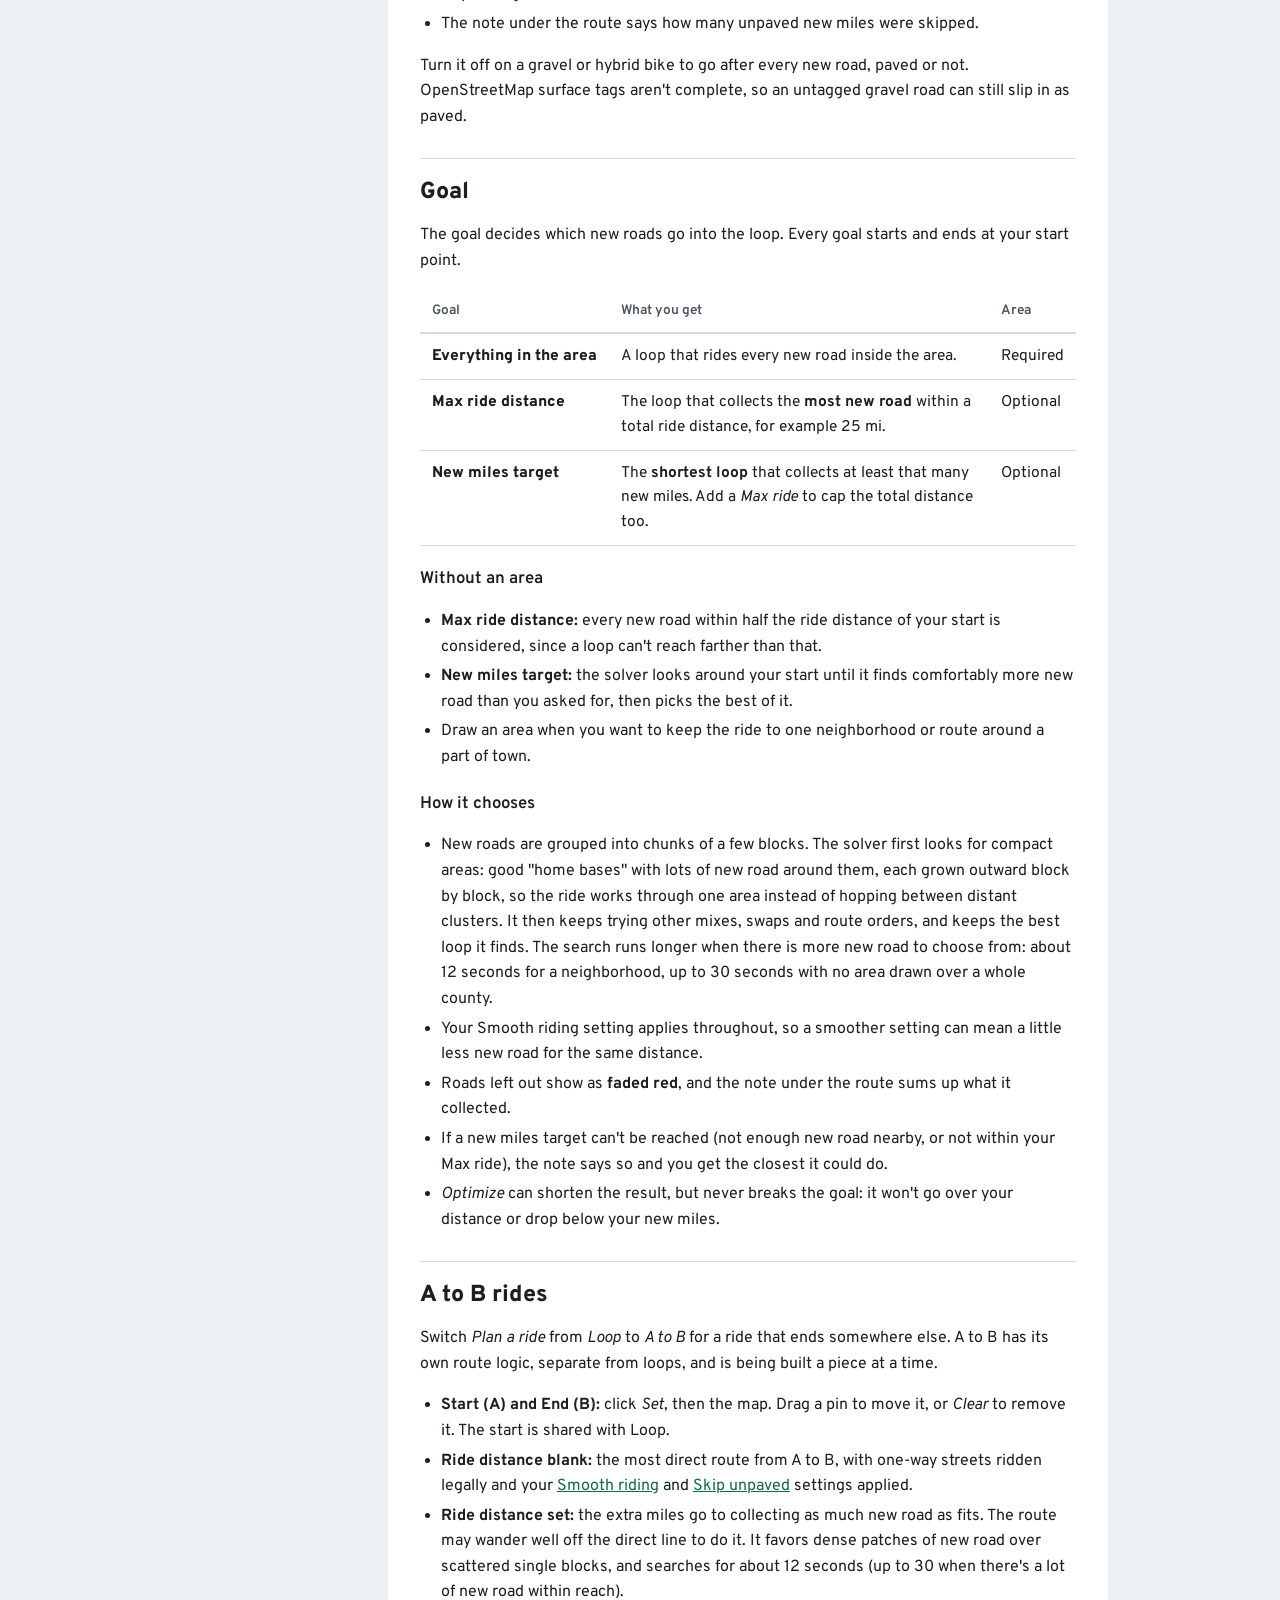
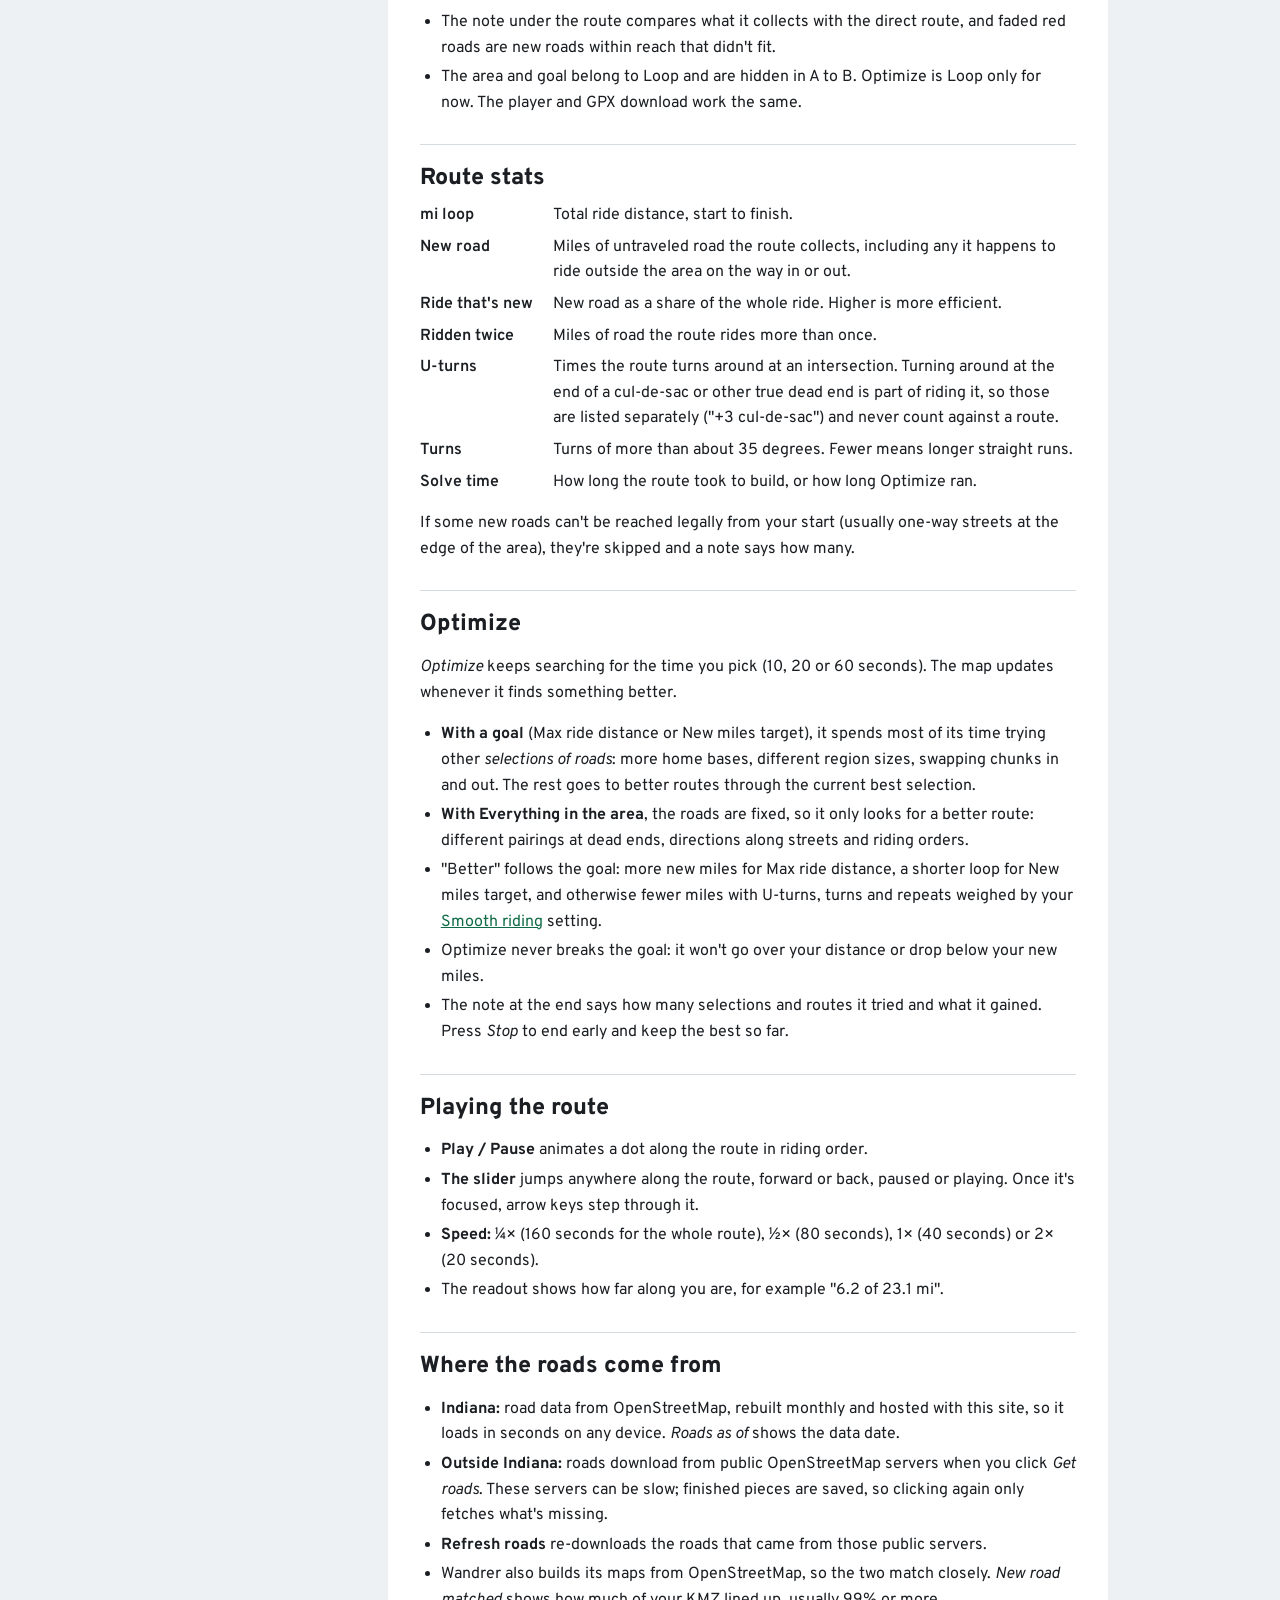
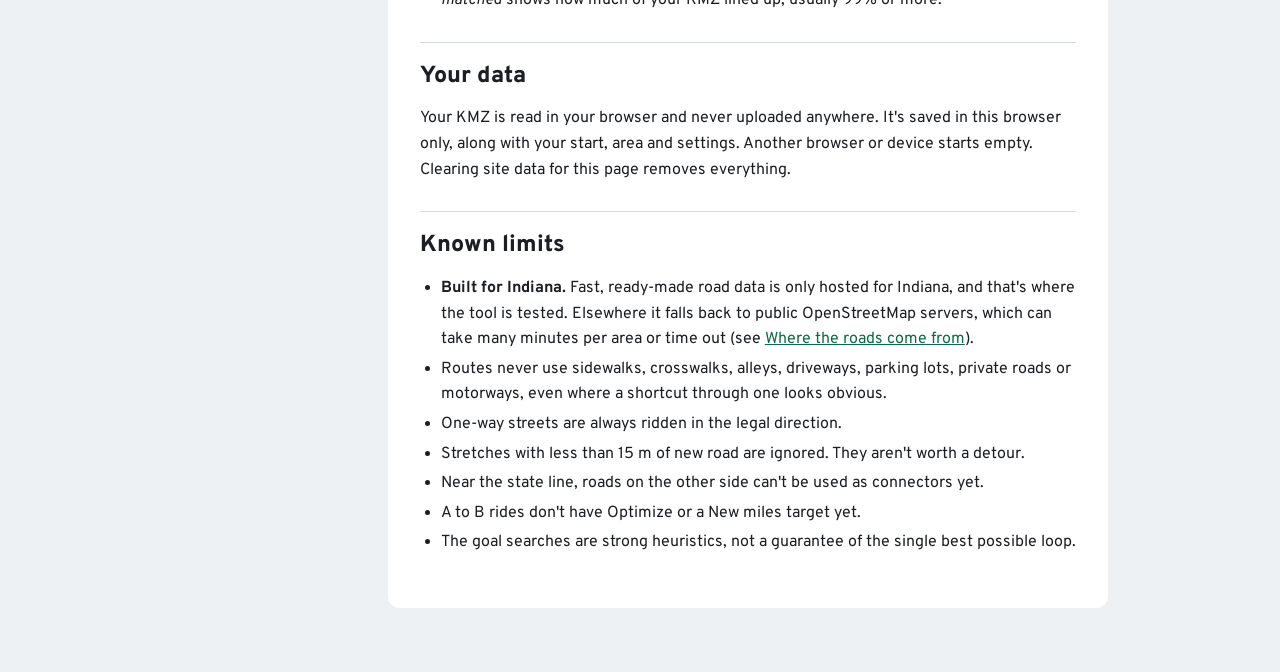
==== commit 34241d6d: "Loop: cul-de-sacs are free, fewer U-turns at intersections - U-turns at true dead ends cost nothing " ====
--- a/help.html
+++ b/help.html
@@ -123,8 +123,8 @@
 
         <h3>Good to know</h3>
         <ul>
-          <li>On every setting, the route goes straight through an intersection when that's as good as turning, which builds natural ladders and long straight runs.</li>
-          <li>True dead ends (a cul-de-sac with no way through) always need a U-turn. Those count in the stats on every setting.</li>
+          <li>On every setting, once the roads are chosen, the ride is put in the order that turns least: at each junction it pairs every way in with the straightest way out, so it goes through intersections instead of turning around at them whenever the same roads allow it. That builds natural ladders and long straight runs and never adds distance.</li>
+          <li>True dead ends (a cul-de-sac with no way through) always need a U-turn. Riding them is the point, so they never count against a route; the stats list them separately.</li>
           <li>Loops re-ride a little road you've already done this ride. That's expected, and it's why <em>Ridden twice</em> can go up a bit as U-turns go down.</li>
           <li>The extra cost of turns and U-turns only applies while planning. The miles shown are always real miles.</li>
         </ul>
@@ -189,7 +189,7 @@
           <dt>New road</dt><dd>Miles of untraveled road the route collects, including any it happens to ride outside the area on the way in or out.</dd>
           <dt>Ride that's new</dt><dd>New road as a share of the whole ride. Higher is more efficient.</dd>
           <dt>Ridden twice</dt><dd>Miles of road the route rides more than once.</dd>
-          <dt>U-turns</dt><dd>Times the route turns around, including at true dead ends.</dd>
+          <dt>U-turns</dt><dd>Times the route turns around at an intersection. Turning around at the end of a cul-de-sac or other true dead end is part of riding it, so those are listed separately ("+3 cul-de-sac") and never count against a route.</dd>
           <dt>Turns</dt><dd>Turns of more than about 35 degrees. Fewer means longer straight runs.</dd>
           <dt>Solve time</dt><dd>How long the route took to build, or how long Optimize ran.</dd>
         </dl>
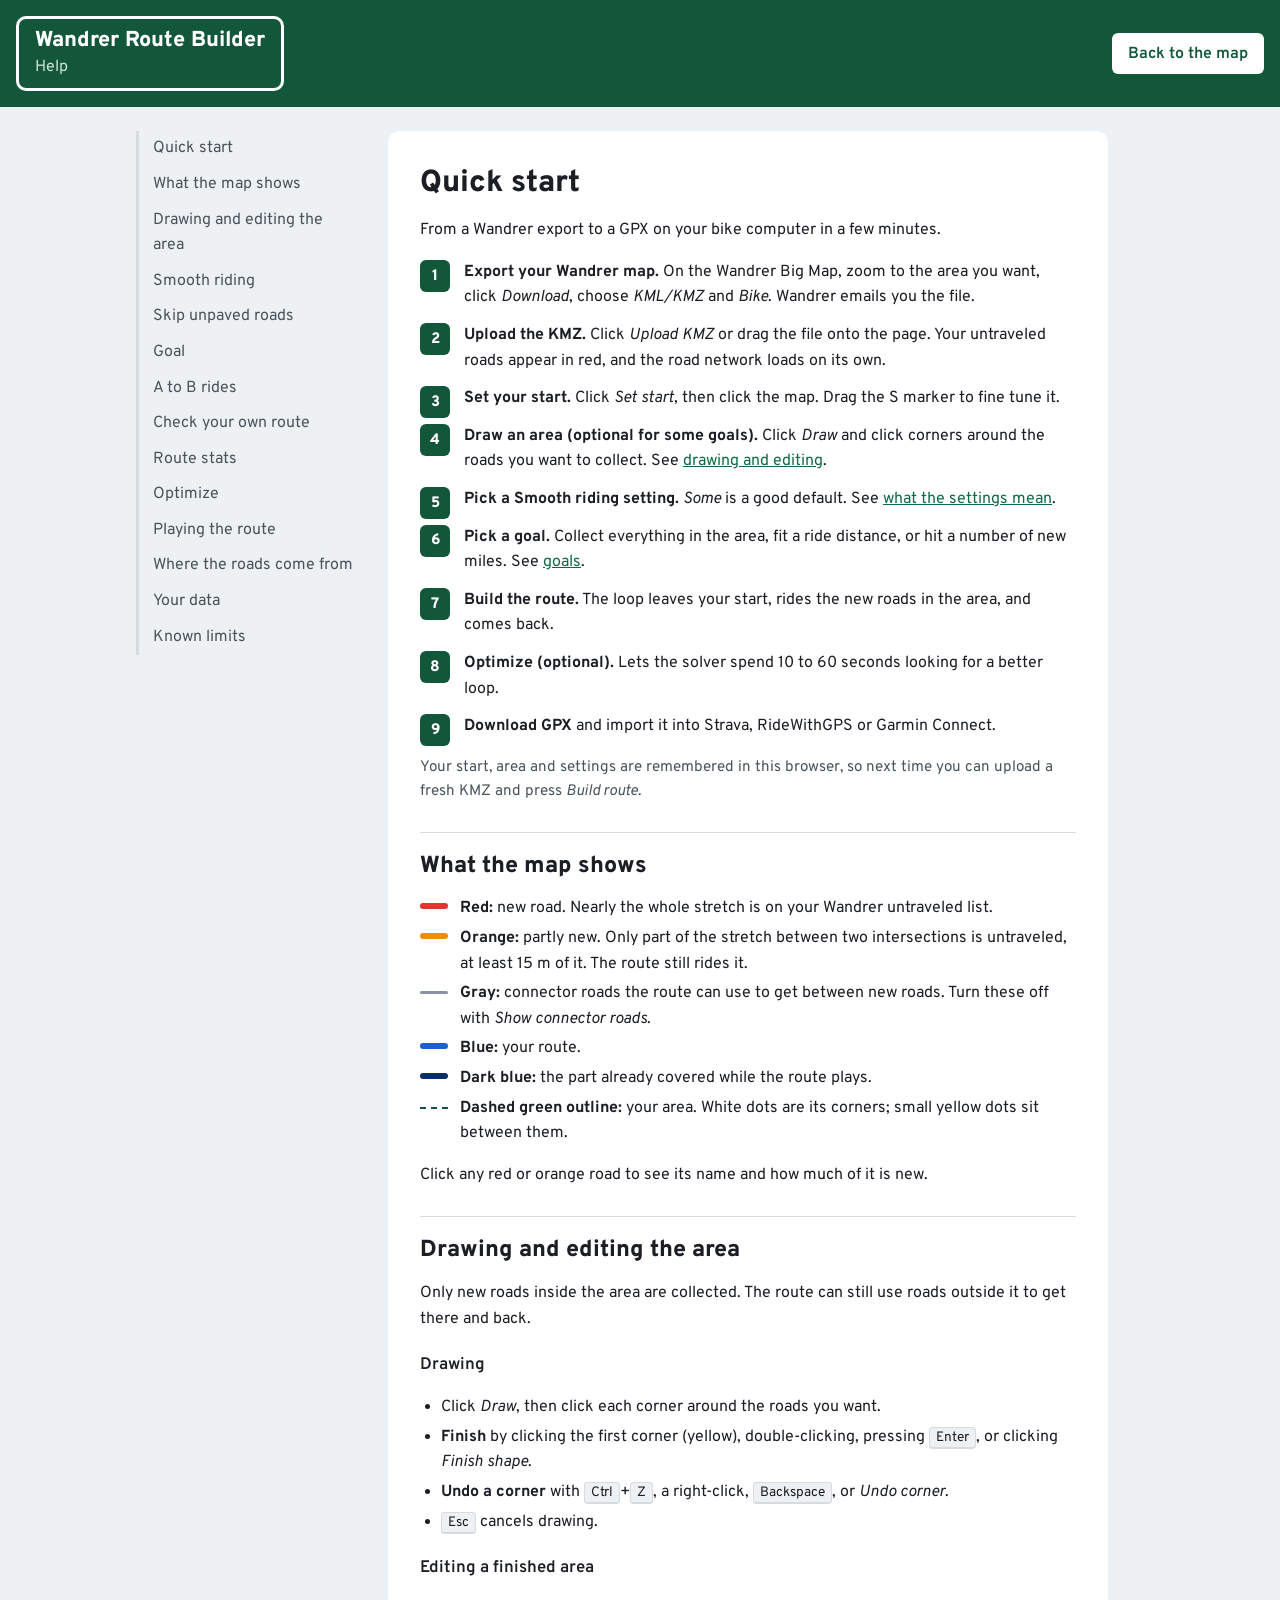
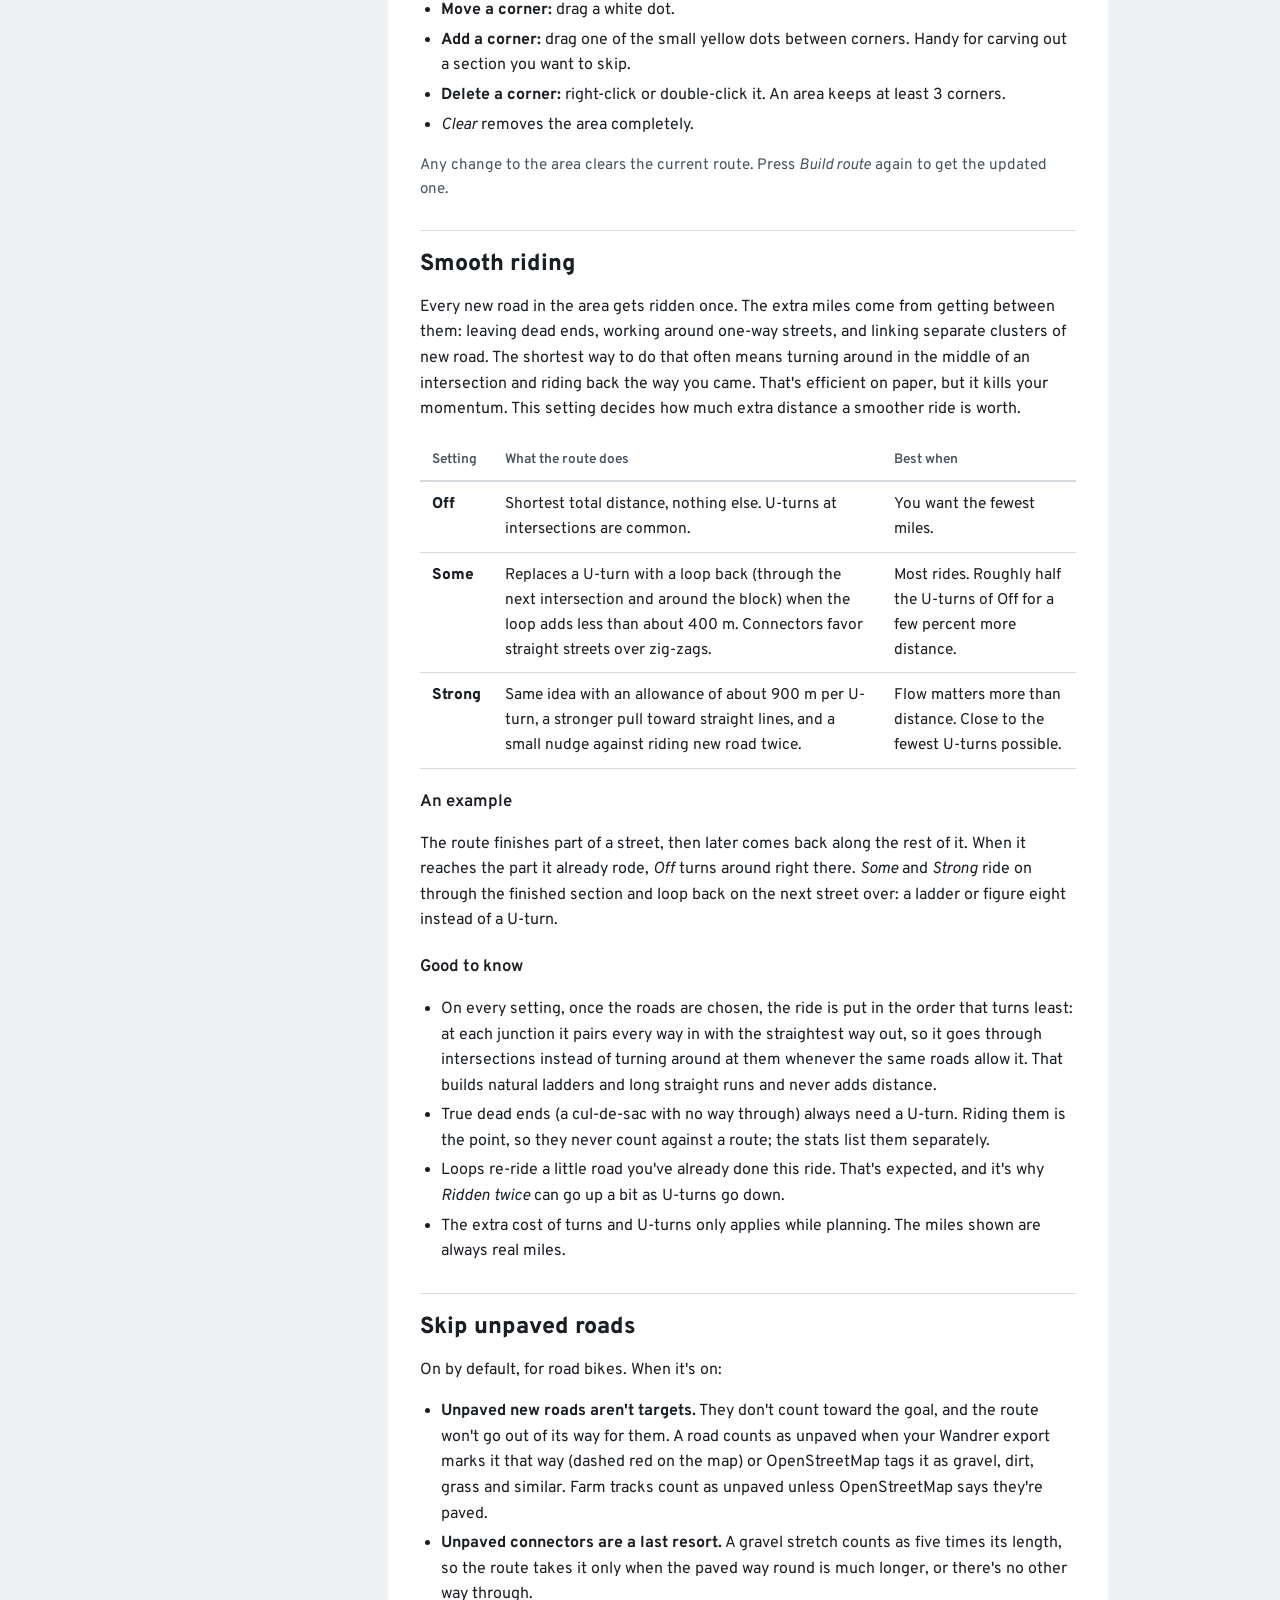
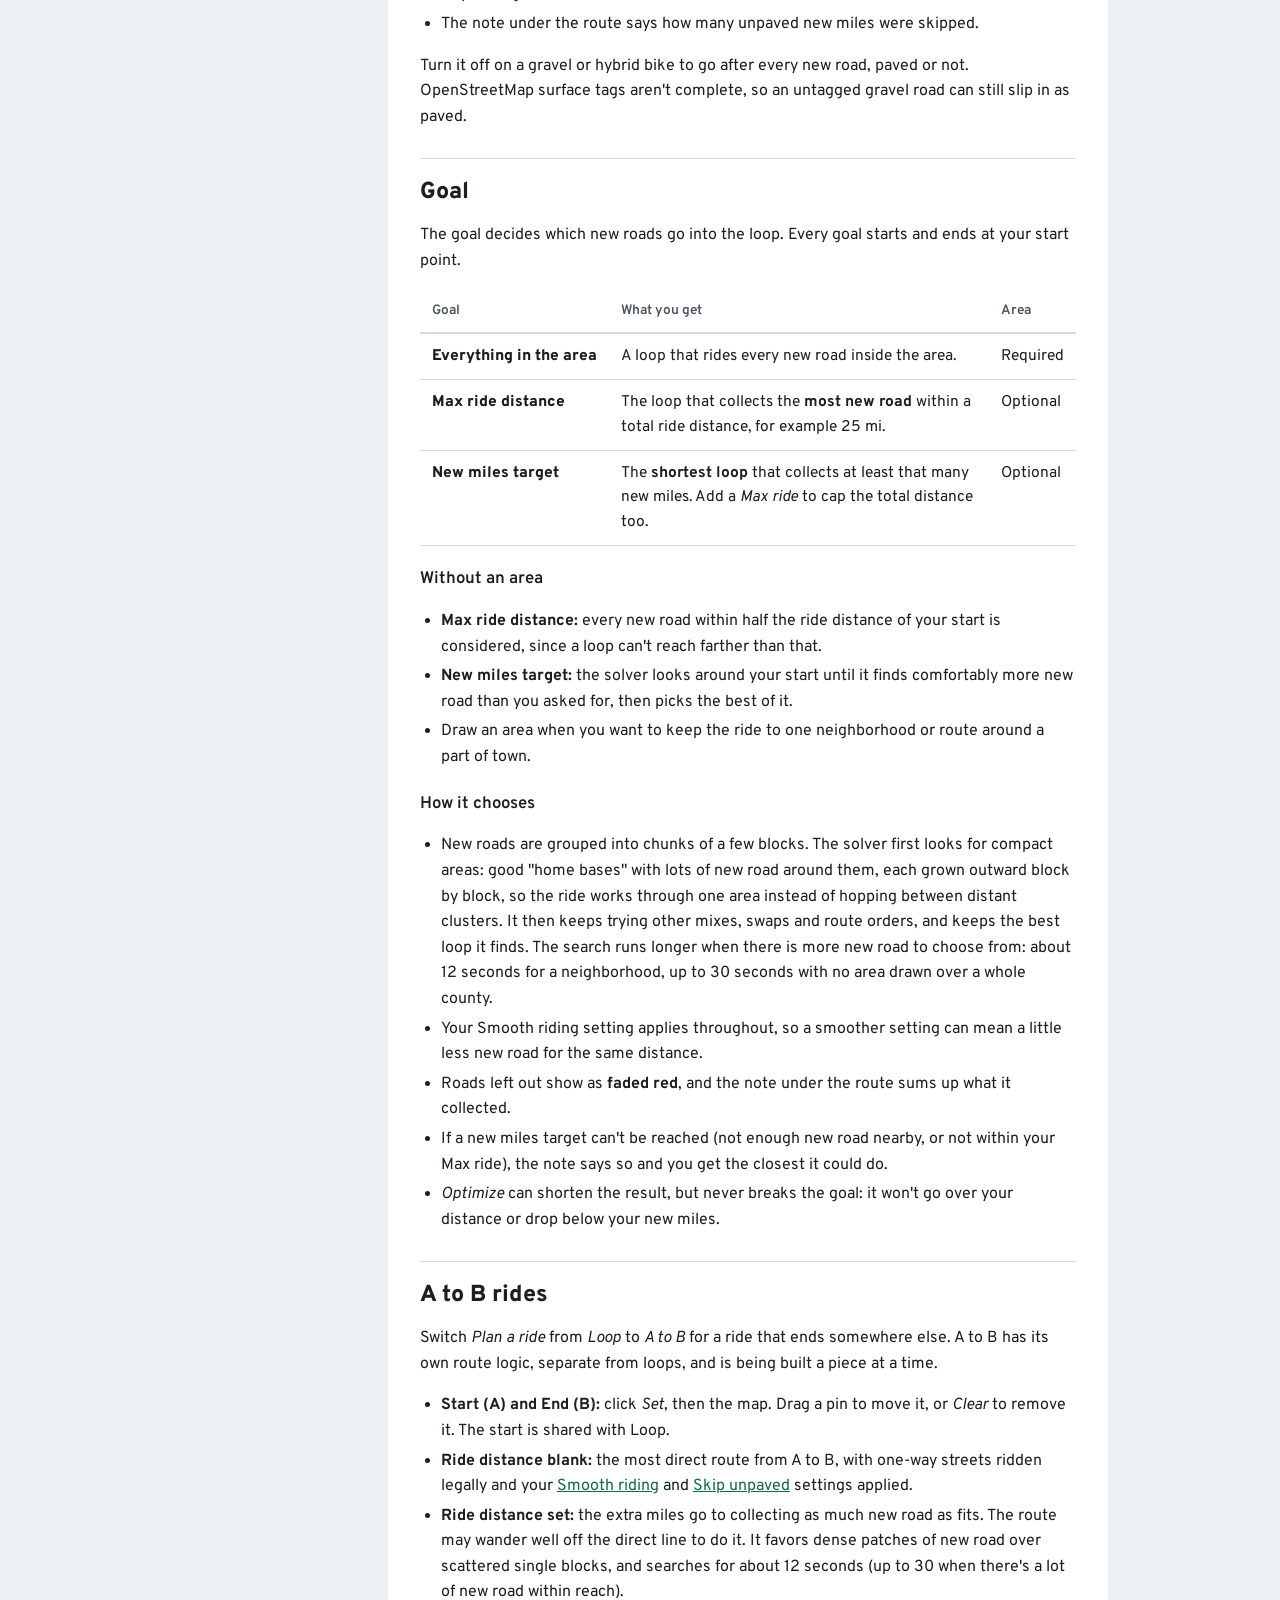
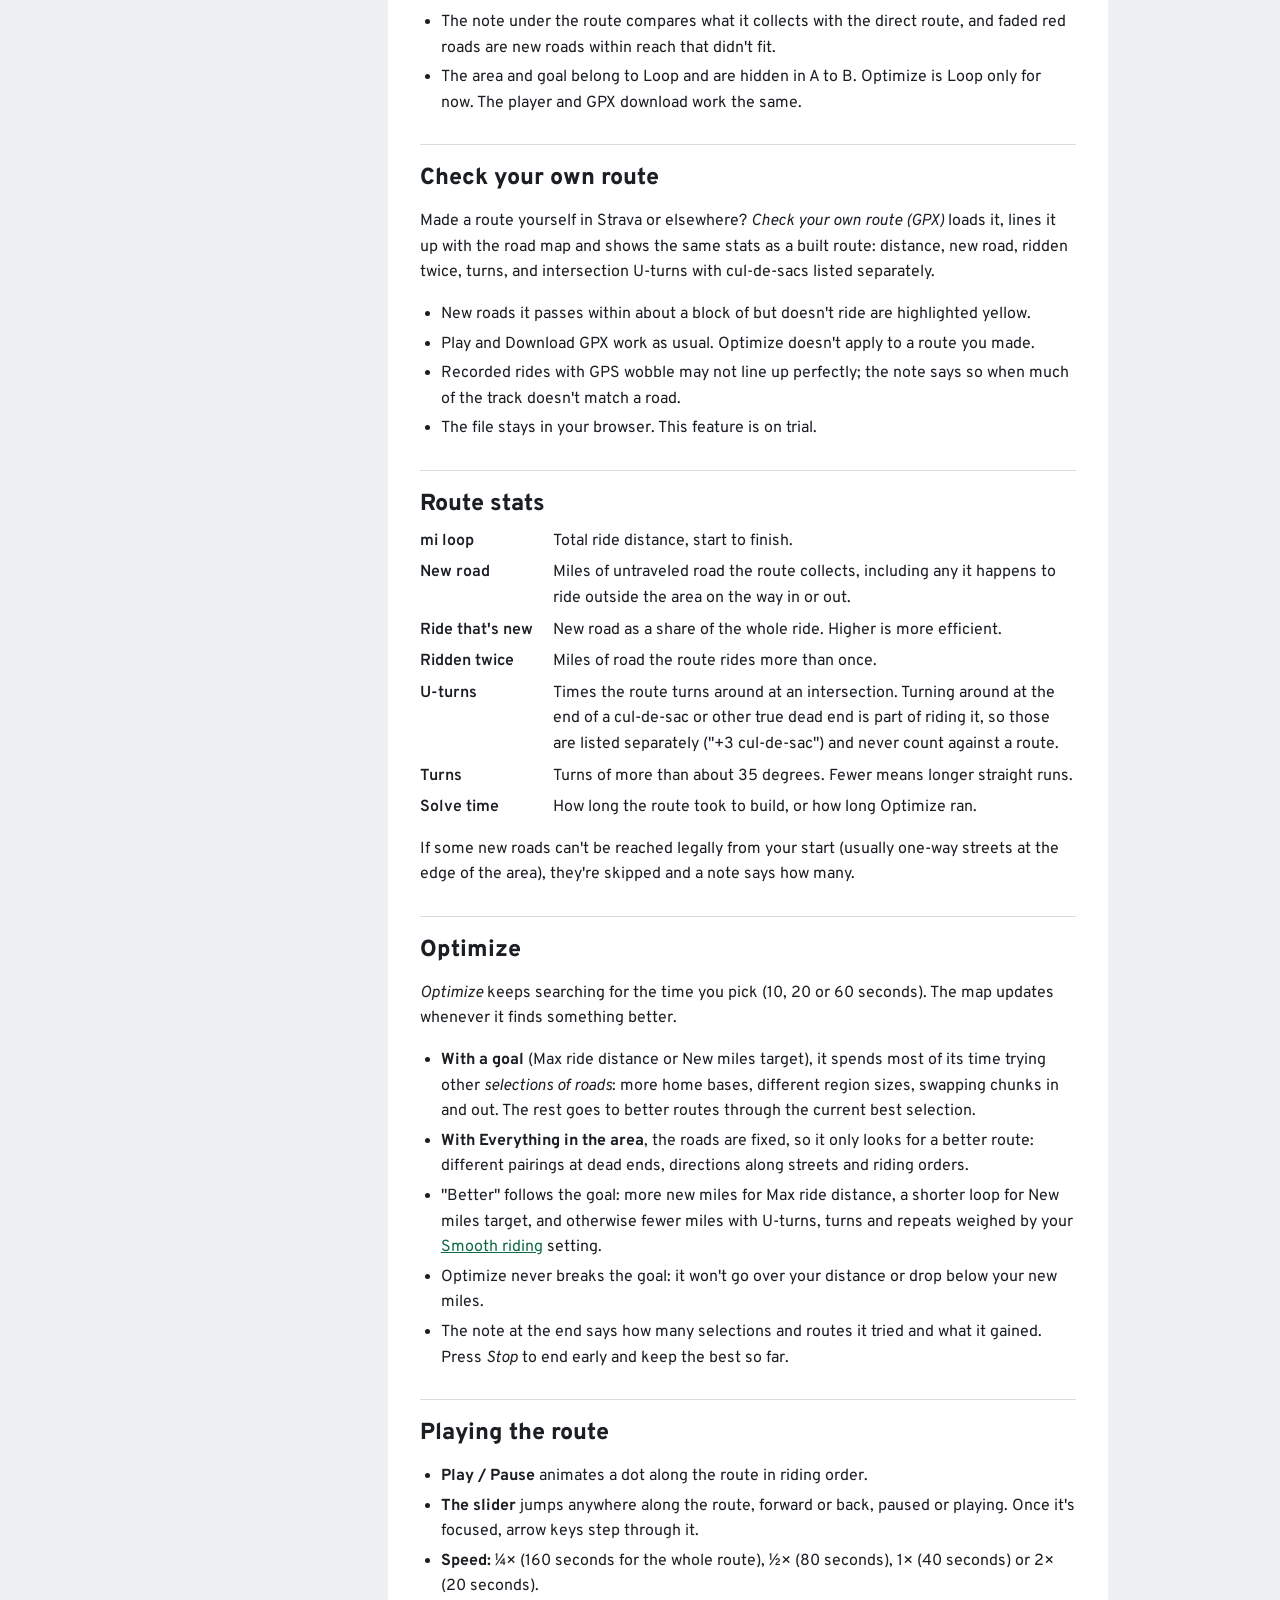
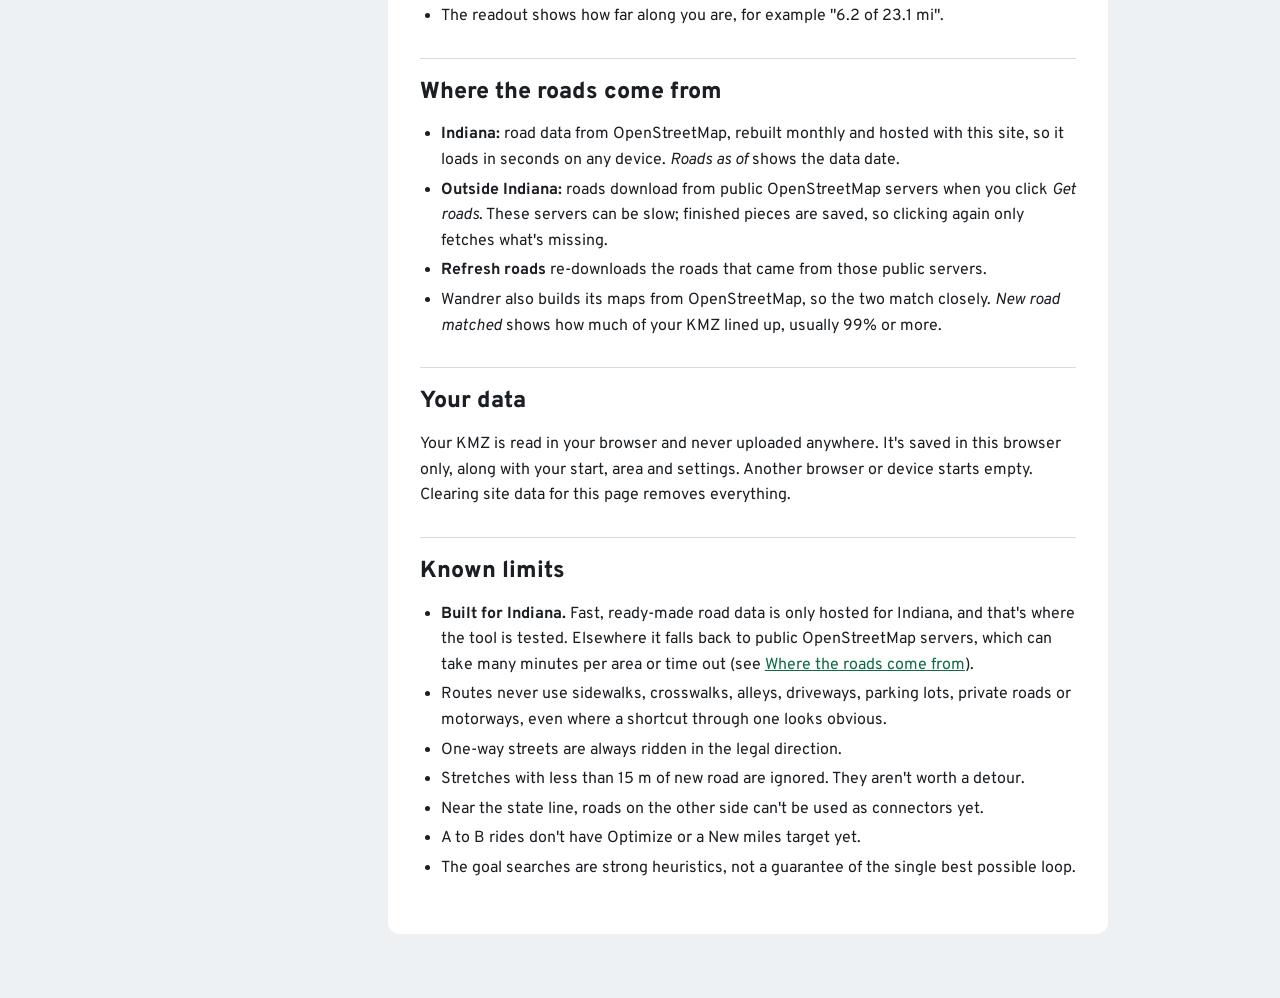
==== commit 6b31a42b: "Trial: check your own route (GPX) js/check.worker.js matches an uploaded GPX to the road network (5 " ====
--- a/help.html
+++ b/help.html
@@ -29,6 +29,7 @@
         <li><a href="#unpaved">Skip unpaved roads</a></li>
         <li><a href="#goals">Goal</a></li>
         <li><a href="#atob">A to B rides</a></li>
+        <li><a href="#check">Check your own route</a></li>
         <li><a href="#stats">Route stats</a></li>
         <li><a href="#optimize">Optimize</a></li>
         <li><a href="#player">Playing the route</a></li>
@@ -182,6 +183,17 @@
         </ul>
       </section>
 
+      <section id="check">
+        <h2>Check your own route</h2>
+        <p>Made a route yourself in Strava or elsewhere? <em>Check your own route (GPX)</em> loads it, lines it up with the road map and shows the same stats as a built route: distance, new road, ridden twice, turns, and intersection U-turns with cul-de-sacs listed separately.</p>
+        <ul>
+          <li>New roads it passes within about a block of but doesn't ride are highlighted yellow.</li>
+          <li>Play and Download GPX work as usual. Optimize doesn't apply to a route you made.</li>
+          <li>Recorded rides with GPS wobble may not line up perfectly; the note says so when much of the track doesn't match a road.</li>
+          <li>The file stays in your browser. This feature is on trial.</li>
+        </ul>
+      </section>
+
       <section id="stats">
         <h2>Route stats</h2>
         <dl class="defs">
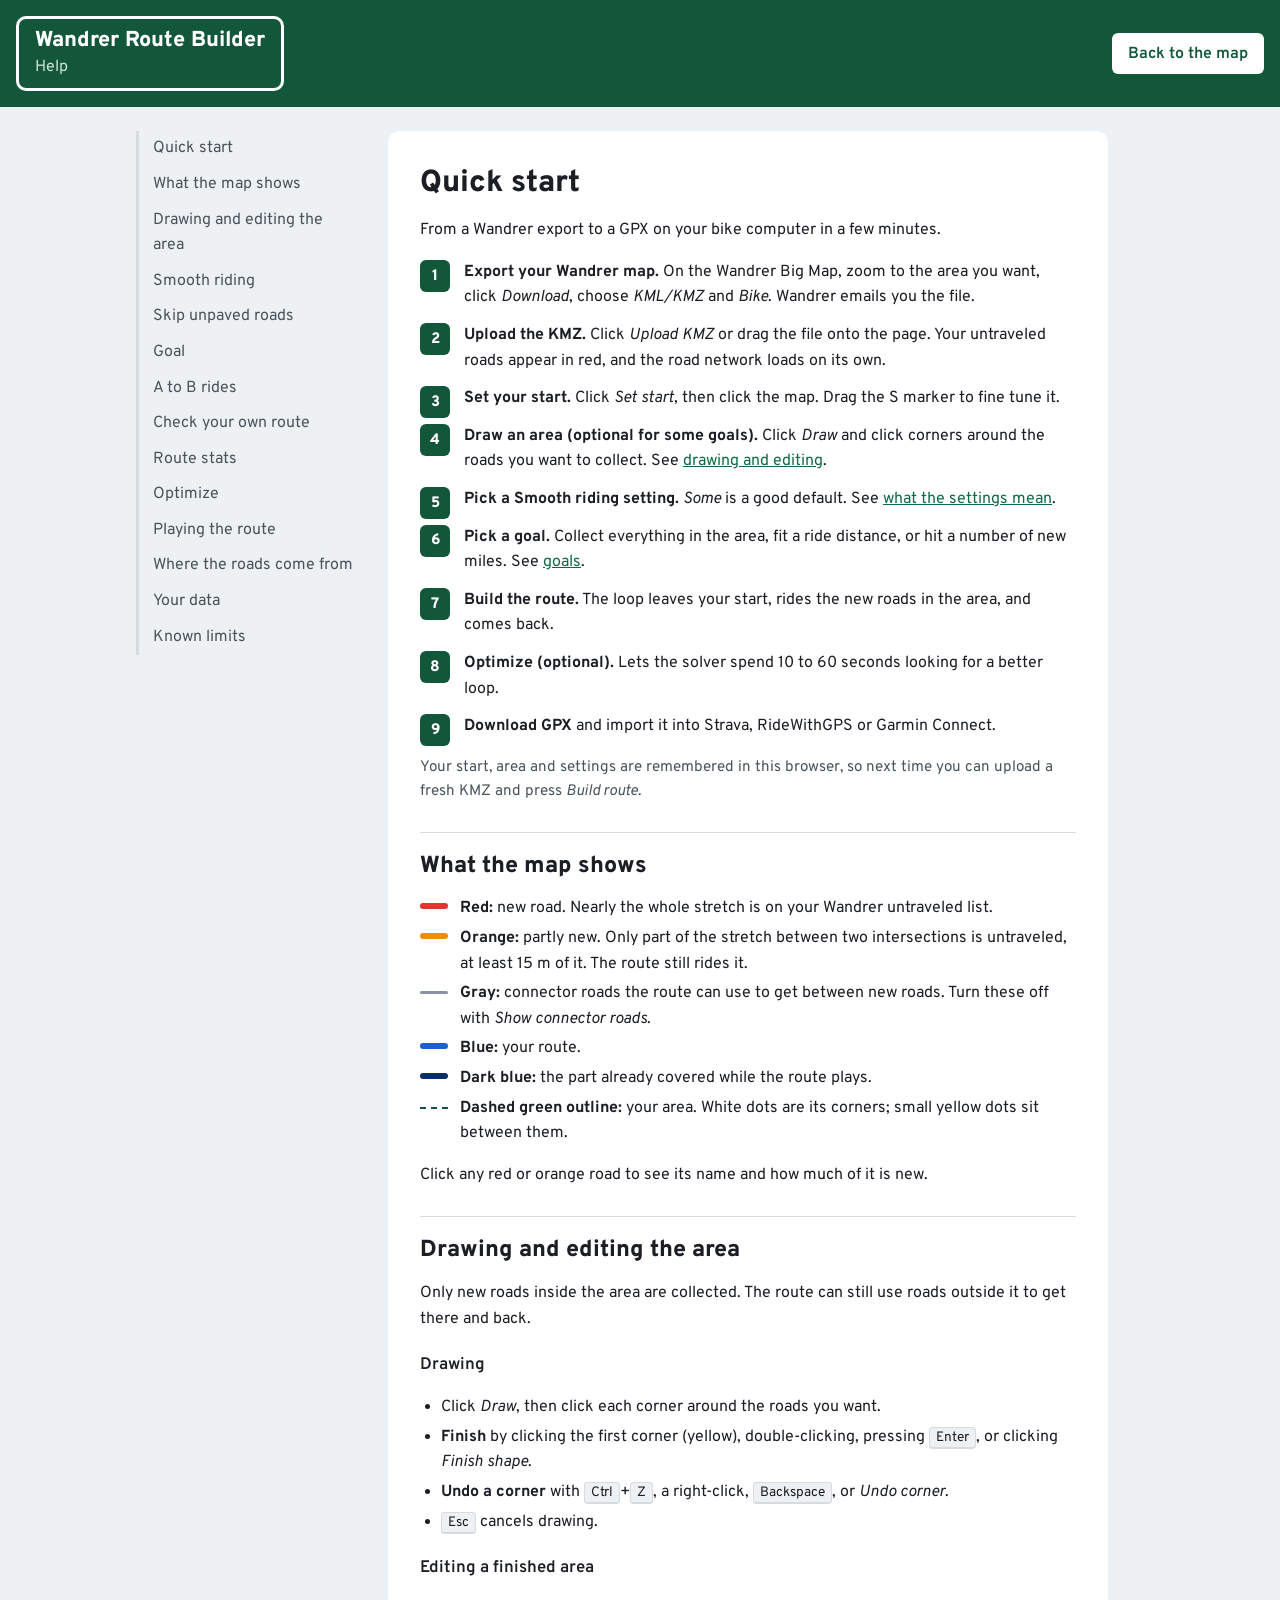
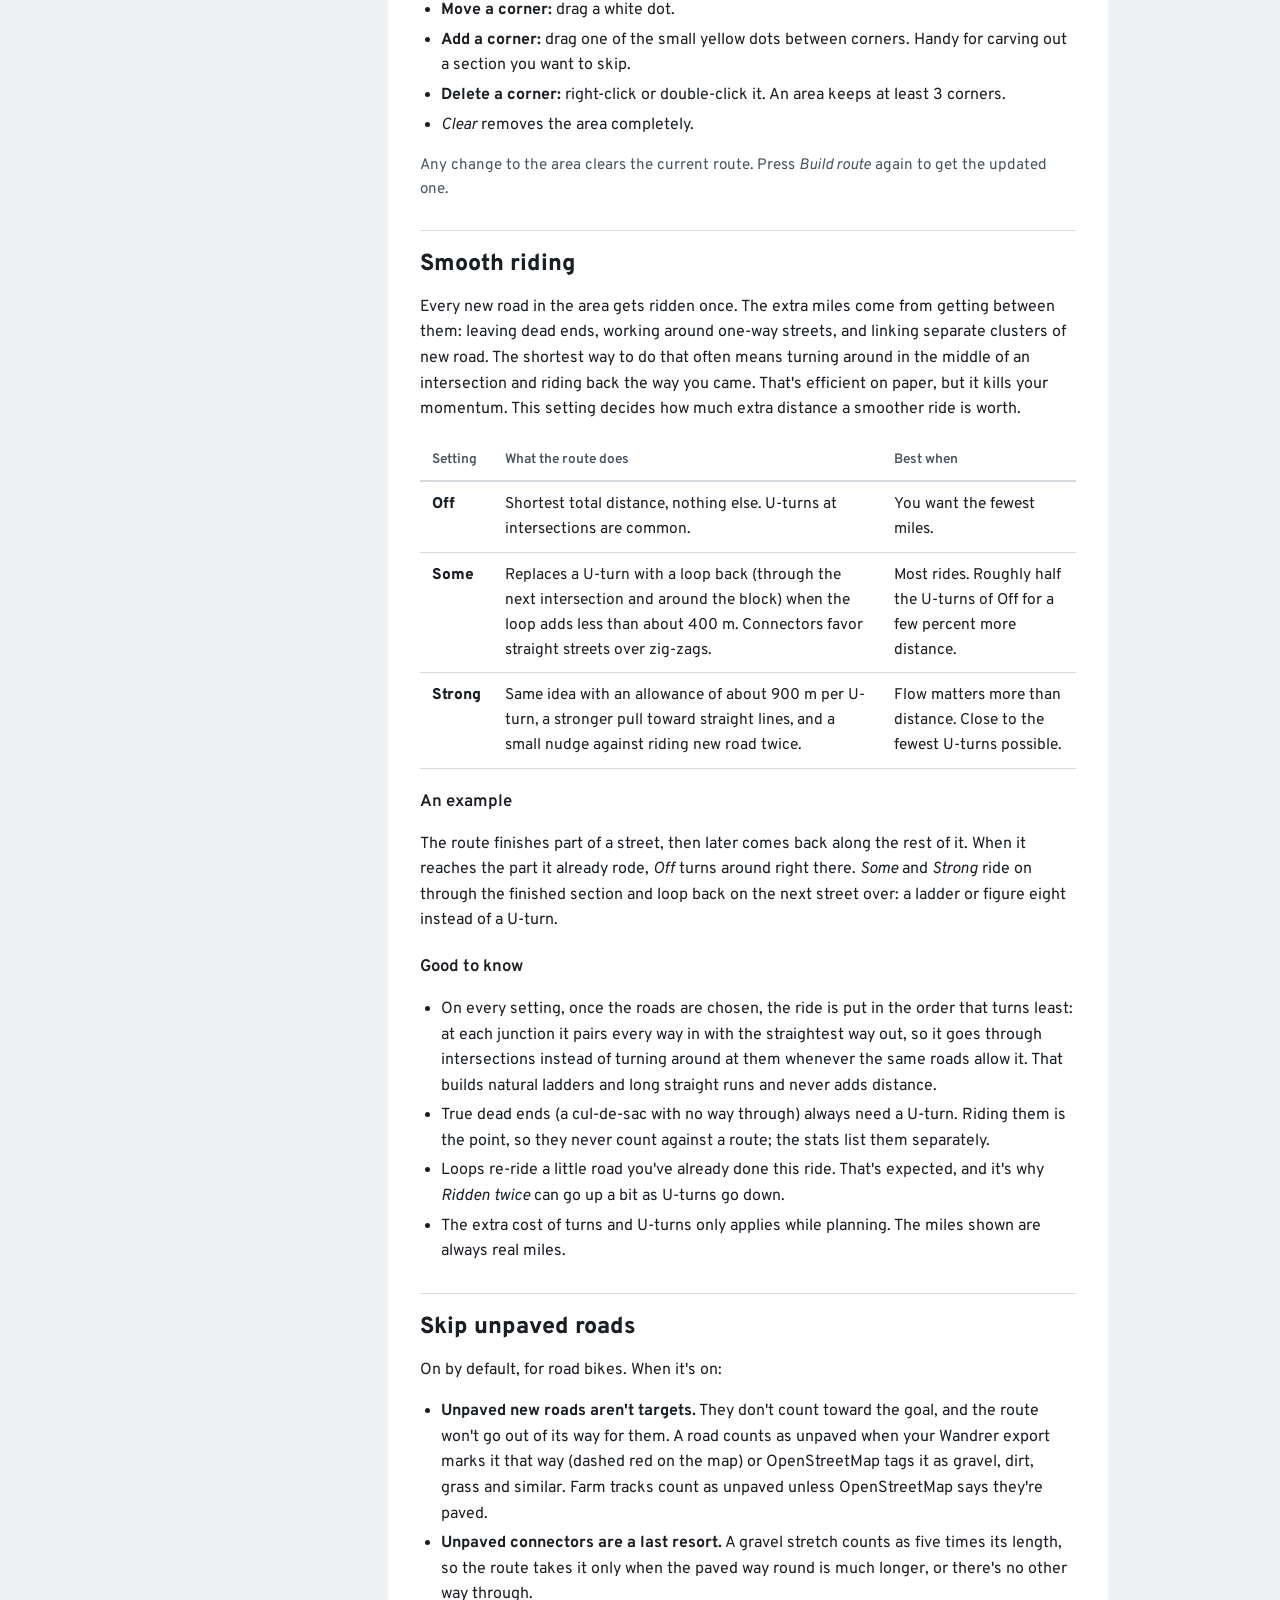
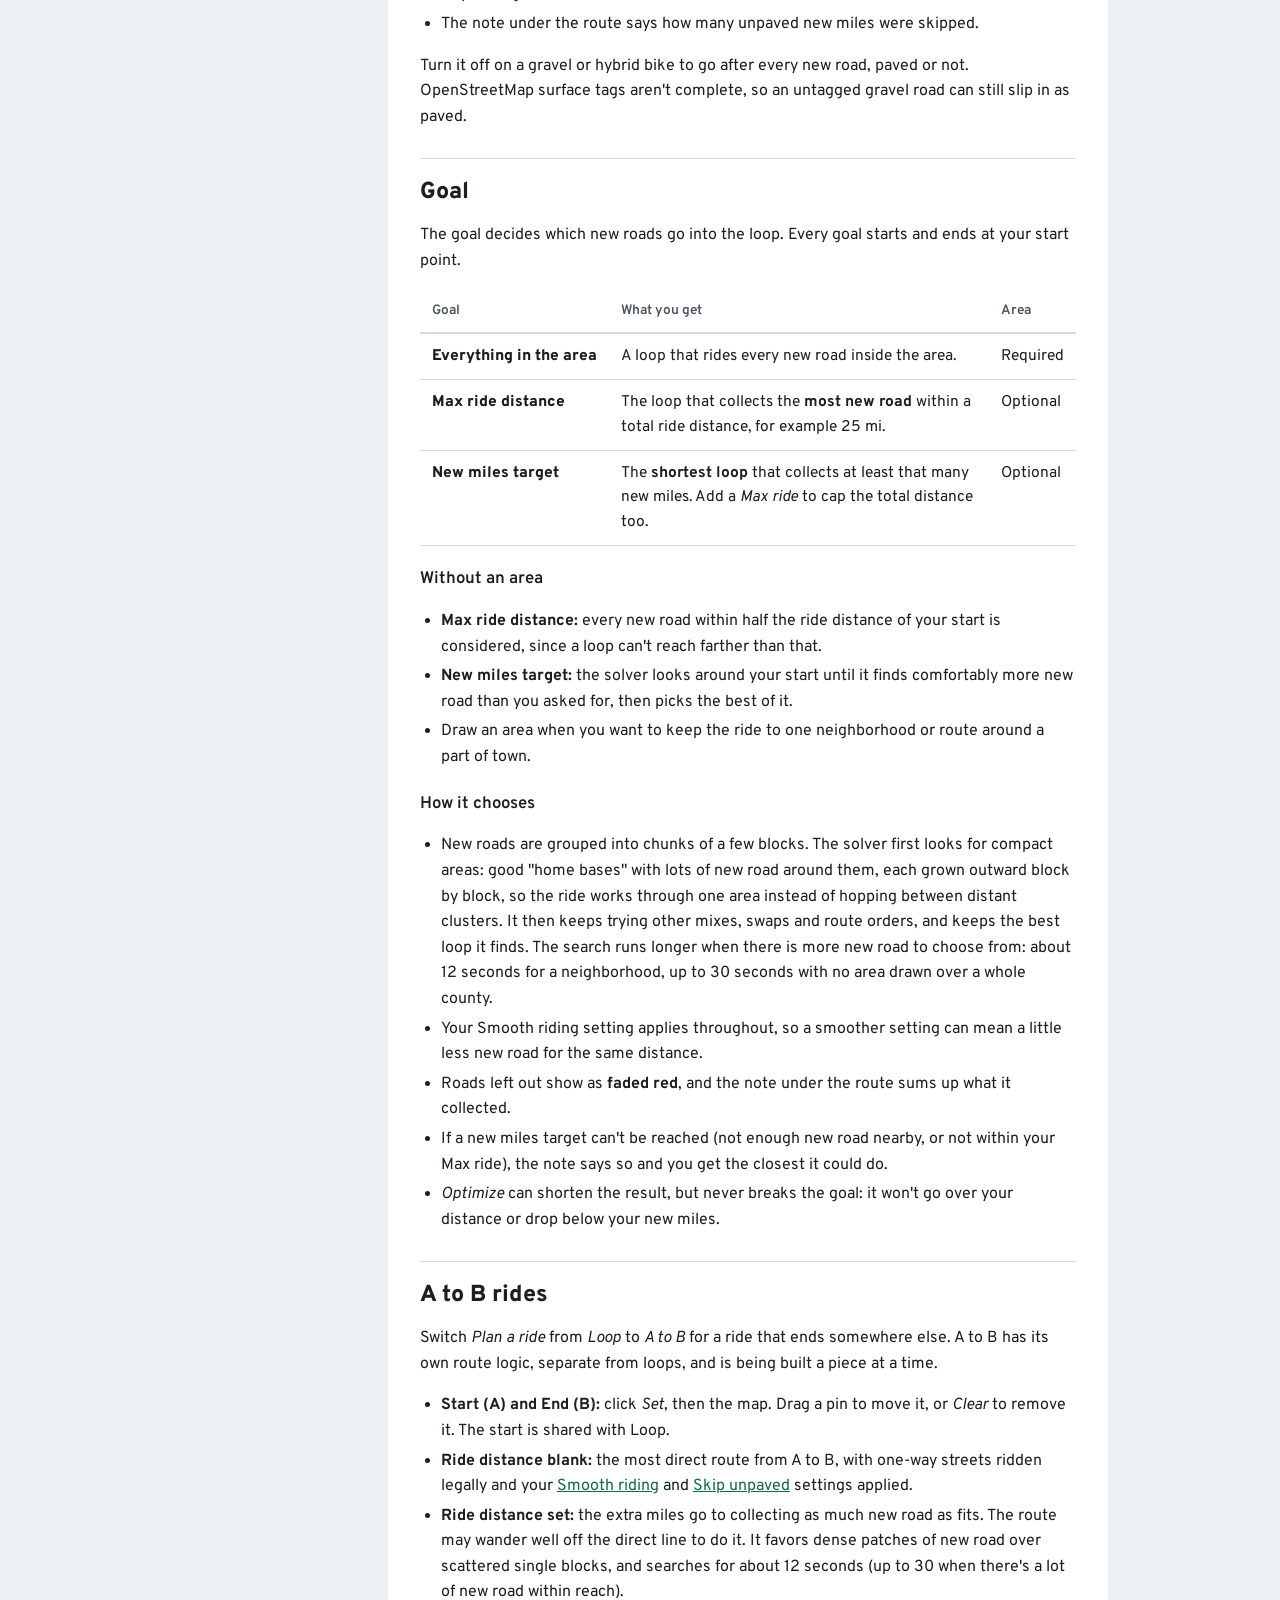
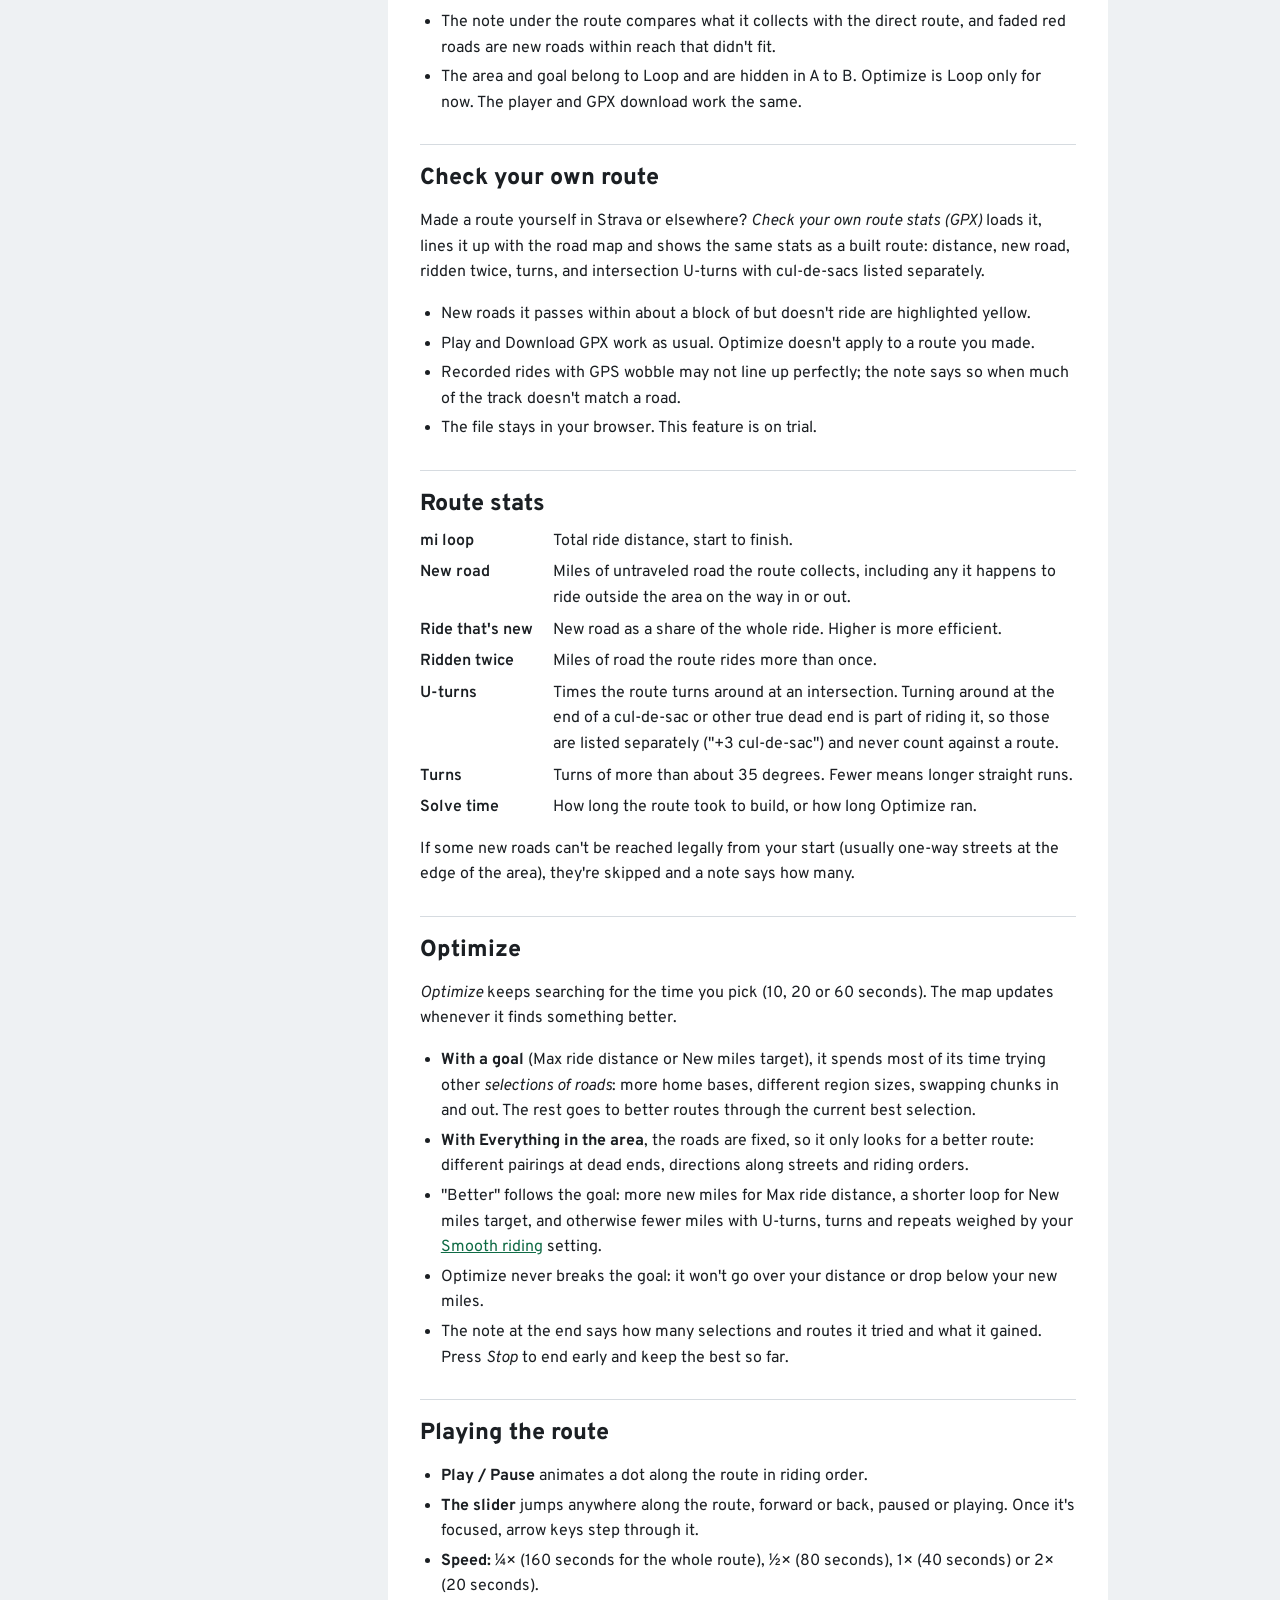
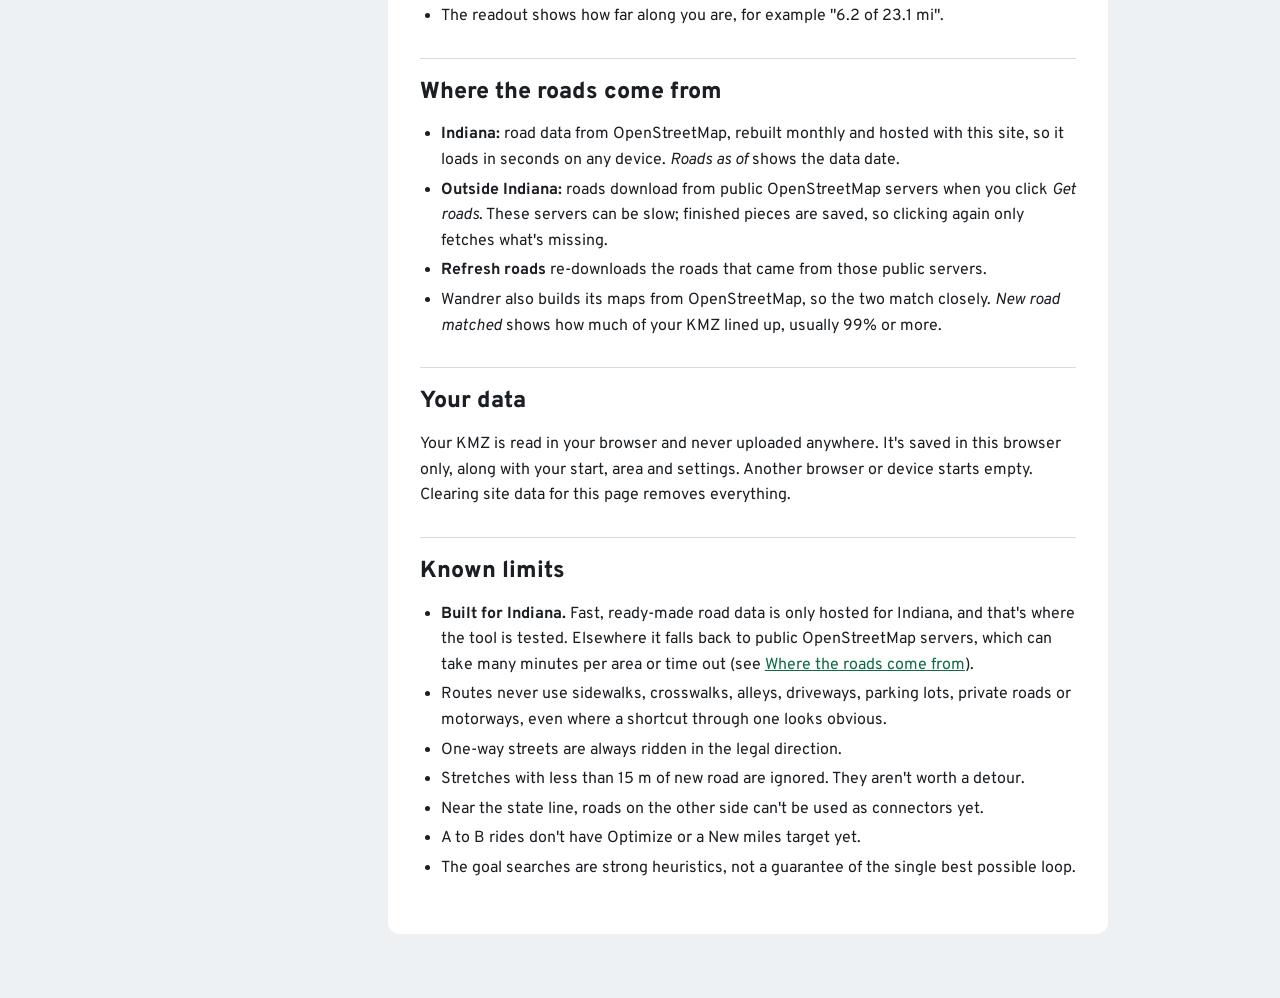
==== commit d164e5dd: "Rename button: Check your own route stats (GPX). Version 40. Co-Authored-By: Claude Opus 5.5 <norepl" ====
--- a/help.html
+++ b/help.html
@@ -185,7 +185,7 @@
 
       <section id="check">
         <h2>Check your own route</h2>
-        <p>Made a route yourself in Strava or elsewhere? <em>Check your own route (GPX)</em> loads it, lines it up with the road map and shows the same stats as a built route: distance, new road, ridden twice, turns, and intersection U-turns with cul-de-sacs listed separately.</p>
+        <p>Made a route yourself in Strava or elsewhere? <em>Check your own route stats (GPX)</em> loads it, lines it up with the road map and shows the same stats as a built route: distance, new road, ridden twice, turns, and intersection U-turns with cul-de-sacs listed separately.</p>
         <ul>
           <li>New roads it passes within about a block of but doesn't ride are highlighted yellow.</li>
           <li>Play and Download GPX work as usual. Optimize doesn't apply to a route you made.</li>
